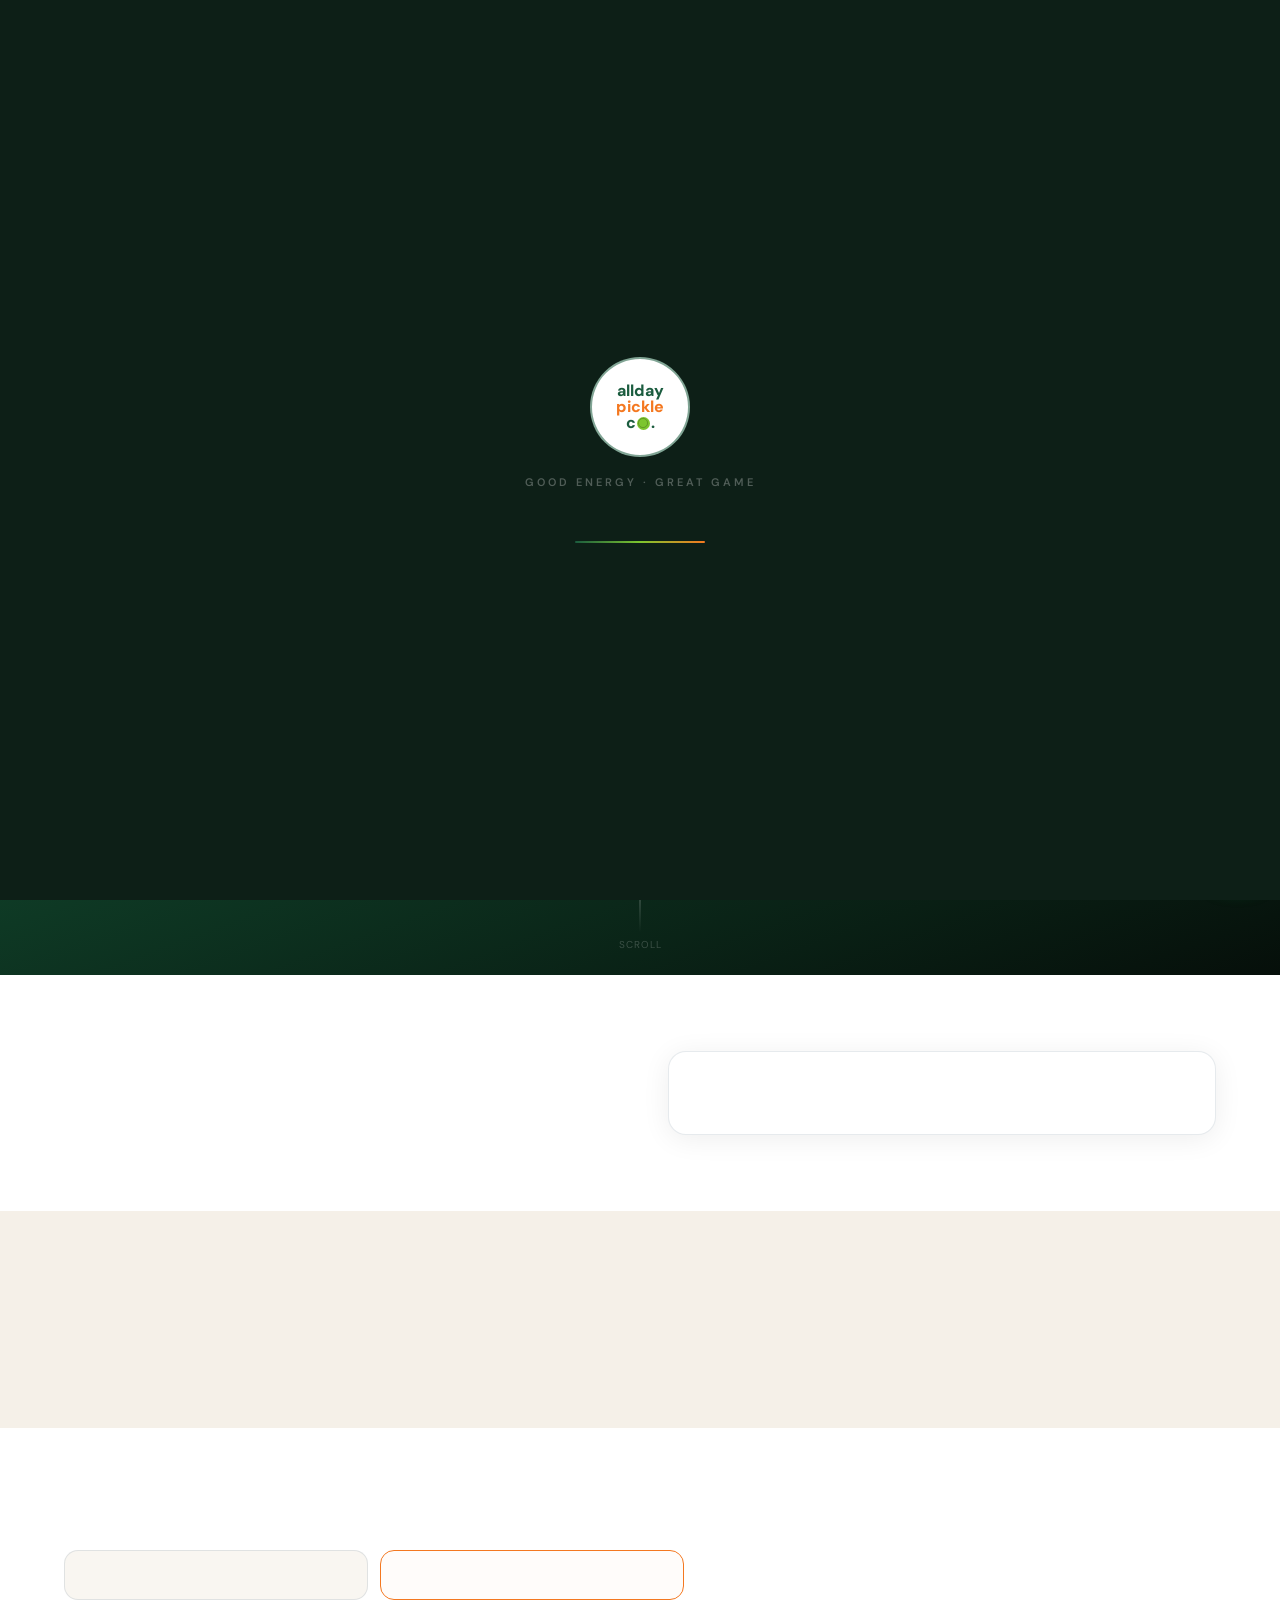
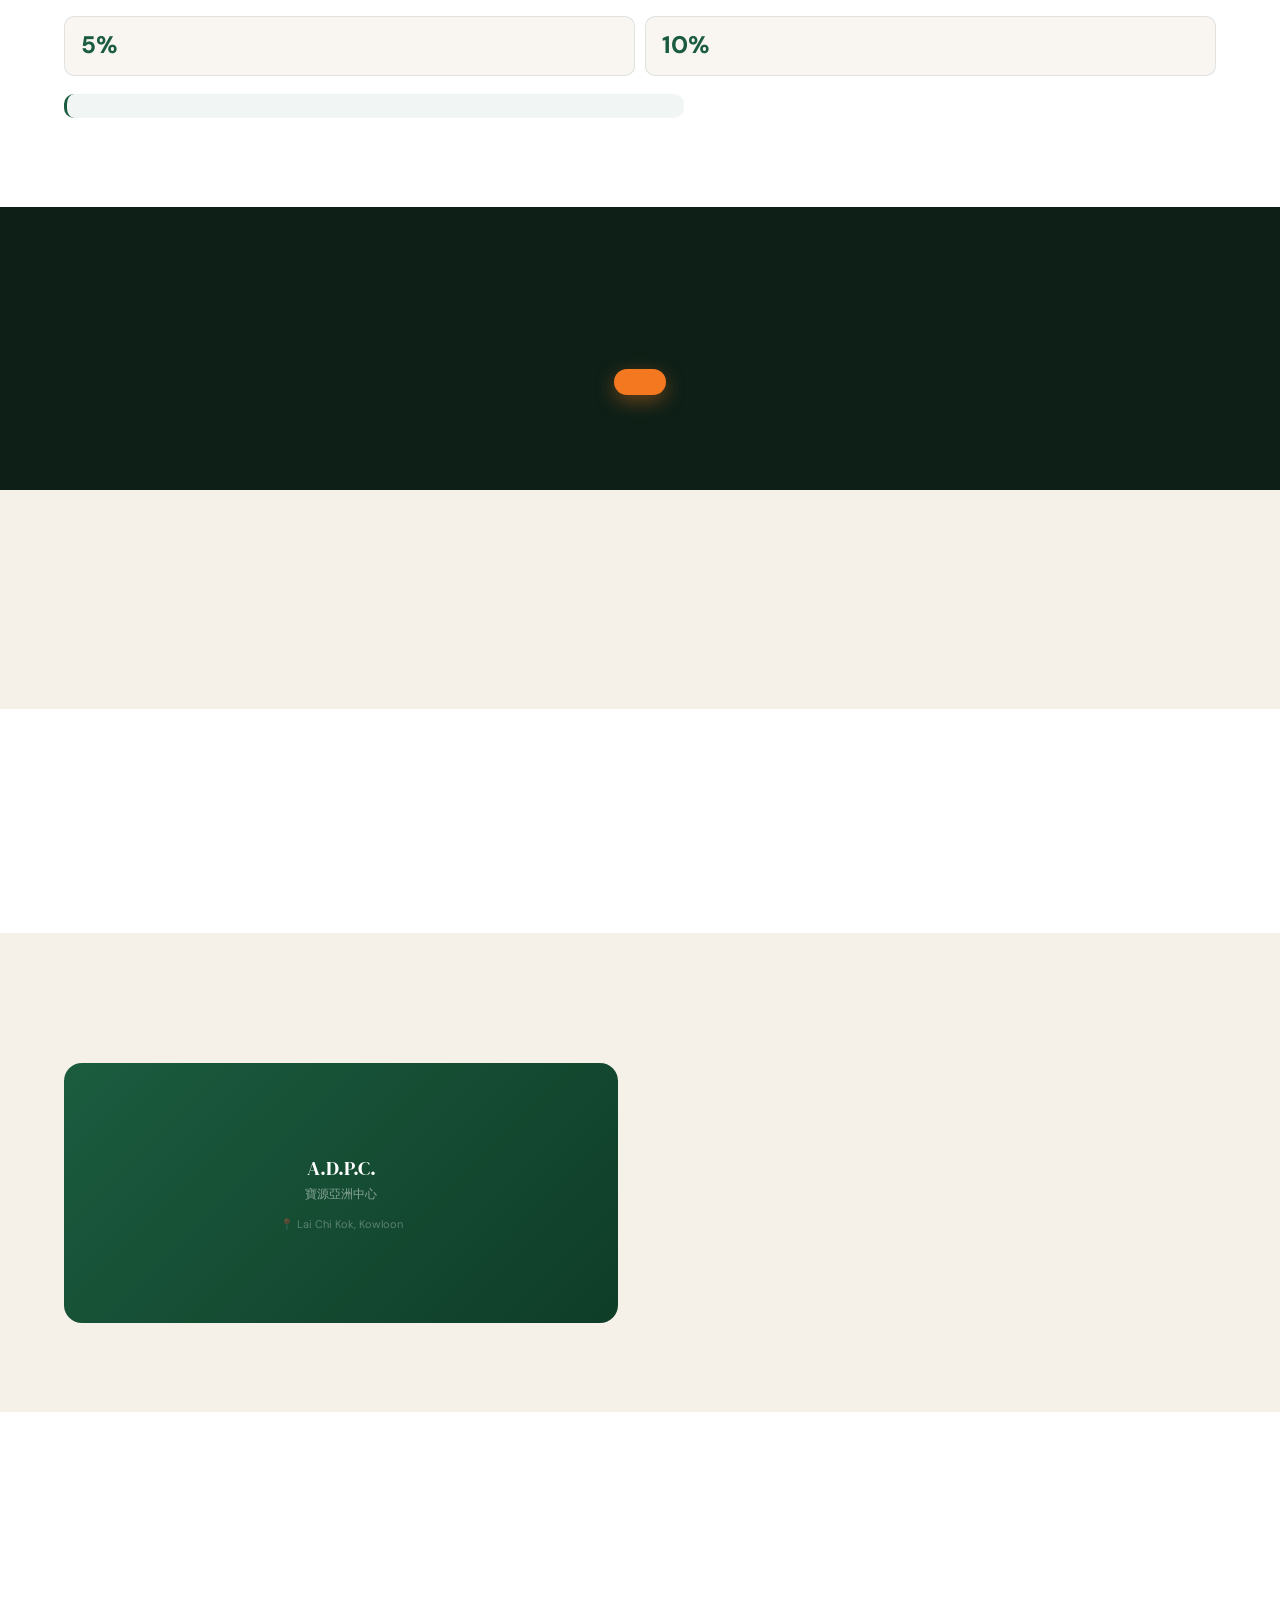
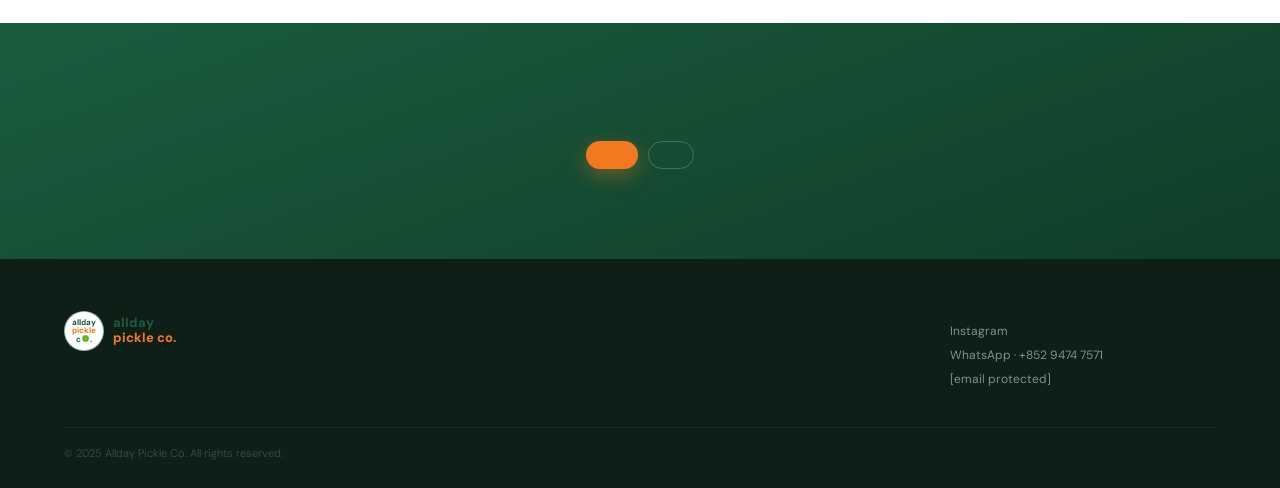
==== index.html @ 813970a1 "Updated on API to google app script" ====
<!DOCTYPE html>
<html lang="en">
<head>
<meta charset="UTF-8"/>
<meta name="viewport" content="width=device-width,initial-scale=1.0"/>
<meta name="description" content="Allday Pickle Co. — Hong Kong's friendliest pickleball courts. Open 24/7 at Lai Chi Kok. Book online in seconds."/>
<meta property="og:title" content="Allday Pickle Co. — Pickleball Courts in Hong Kong"/>
<meta property="og:description" content="Two courts. Open 24/7. Paddles & balls included. 1 min from Lai Chi Kok MTR."/>
<meta property="og:url" content="https://alldaypickleco.com"/>
<title>Allday Pickle Co. | Pickleball Courts Hong Kong</title>
<link rel="preconnect" href="https://fonts.googleapis.com"/>
<link href="https://fonts.googleapis.com/css2?family=DM+Serif+Display:ital@0;1&family=DM+Sans:wght@400;500;600;700;800&display=swap" rel="stylesheet"/>
<style>
*{margin:0;padding:0;box-sizing:border-box}
:root{
  --g:#1B5C3F;--g2:#0F3D27;--o:#F47820;--lime:#7DC52E;
  --wa:#25D366;--cream:#F5F0E8;--dark:#0D1F17;
  --silver:#B8C4CA;--text:#1A1A1A;--muted:#6B6560;--light:#F9F6F1;
}
html{scroll-behavior:smooth}
body{font-family:'DM Sans',sans-serif;background:var(--cream);color:var(--text);overflow-x:hidden}

/* ── LOADER ── */
#loader{position:fixed;inset:0;background:var(--dark);display:flex;flex-direction:column;align-items:center;justify-content:center;z-index:9999;transition:opacity .7s}
#loader.hide{opacity:0;pointer-events:none}
.ldr-wrap{display:flex;flex-direction:column;align-items:center;margin-bottom:32px;opacity:0;transform:translateY(14px);animation:fup .55s .1s forwards}
.ldr-circle{width:100px;height:100px;border-radius:50%;border:2px solid rgba(27,92,63,.55);background:white;display:flex;flex-direction:column;align-items:center;justify-content:center;margin-bottom:18px}
.ldr-tag{font-size:11px;letter-spacing:3px;text-transform:uppercase;color:rgba(255,255,255,.28);font-weight:600}
.ldr-bar{width:130px;height:2px;background:rgba(255,255,255,.08);border-radius:2px;overflow:hidden;margin-top:20px}
.ldr-fill{height:100%;background:linear-gradient(90deg,var(--g),var(--lime),var(--o));animation:fill 1.5s ease forwards}
@keyframes fup{to{opacity:1;transform:translateY(0)}}
@keyframes fill{0%{width:0}100%{width:100%}}

/* ── LOGO PARTS ── */
.logo-circle{border-radius:50%;border:1.5px solid rgba(27,92,63,.45);background:white;display:flex;flex-direction:column;align-items:center;justify-content:center;flex-shrink:0}
.logo-ball{background:var(--lime);border-radius:50%;position:relative;display:inline-flex}
.logo-ball::after{content:'';position:absolute;inset:15%;border-radius:50%;border:1.5px solid rgba(0,0,0,.22)}

/* ── NAV ── */
nav{position:sticky;top:0;z-index:100;background:rgba(245,240,232,.95);backdrop-filter:blur(14px);border-bottom:1px solid rgba(27,92,63,.1)}
.nav-inner{display:flex;align-items:center;justify-content:space-between;height:56px;max-width:1280px;margin:0 auto;padding:0 5vw}
.nav-logo{display:flex;align-items:center;gap:9px;text-decoration:none}
.nav-wm{display:flex;flex-direction:column;line-height:1.1}
.nav-wm span:first-child{font-size:13px;font-weight:800;color:var(--g)}
.nav-wm span:last-child{font-size:13px;font-weight:800;color:var(--o)}
.nav-right{display:flex;align-items:center;gap:8px}
.nav-links{display:flex;align-items:center;gap:20px}
.nav-links a{text-decoration:none;color:var(--muted);font-size:13px;font-weight:500;transition:.2s;white-space:nowrap}
.nav-links a:hover{color:var(--g)}
.lang-sw{display:flex;align-items:center;gap:2px;background:rgba(27,92,63,.07);border-radius:20px;padding:3px}
.lb{background:none;border:none;color:var(--muted);padding:4px 9px;border-radius:16px;font-size:11px;font-weight:700;cursor:pointer;transition:.15s;font-family:inherit}
.lb.on{background:var(--g);color:white}
.nav-cta{background:var(--o);color:white;padding:8px 16px;border-radius:22px;font-weight:700;font-size:13px;text-decoration:none;transition:.2s;white-space:nowrap}
.nav-cta:hover{background:#d96b0d}
.hbg{display:none;flex-direction:column;gap:4px;background:none;border:none;cursor:pointer;padding:4px}
.hbg span{width:20px;height:2px;background:var(--text);border-radius:2px;display:block}
.mob-menu{display:none;position:absolute;top:56px;left:0;right:0;background:rgba(245,240,232,.98);backdrop-filter:blur(16px);border-bottom:1px solid rgba(27,92,63,.1);padding:12px 5vw 18px;flex-direction:column;z-index:99}
.mob-menu.open{display:flex}
.mob-menu a{text-decoration:none;color:var(--text);font-size:15px;font-weight:500;padding:11px 0;border-bottom:1px solid rgba(184,196,202,.25)}
.mob-lang{display:flex;gap:6px;padding:14px 0 6px}
.mob-lang button{flex:1;padding:9px;border-radius:10px;border:1.5px solid rgba(184,196,202,.5);background:white;font-size:13px;font-weight:700;cursor:pointer;font-family:inherit;color:var(--muted)}
.mob-lang button.on{background:var(--g);color:white;border-color:var(--g)}
.mob-book{margin-top:10px;background:var(--o);color:white;padding:13px;border-radius:14px;text-align:center;font-weight:700;font-size:15px;font-family:inherit;cursor:pointer;text-decoration:none;display:block}

/* ── BANNER ── */
.banner{background:var(--g);color:white;text-align:center;padding:9px 16px;font-size:clamp(11px,2vw,13px);font-weight:500}
.banner a{color:#8CC63F;font-weight:700;text-decoration:none}

/* ── HERO ── */
.hero{min-height:100svh;background:linear-gradient(160deg,var(--g) 0%,var(--g2) 58%,#060f0a 100%);display:flex;flex-direction:column;justify-content:center;align-items:center;text-align:center;padding:80px 24px 60px;position:relative;overflow:hidden}
.hero-bg{position:absolute;font-family:'DM Serif Display',serif;font-size:clamp(90px,26vw,400px);font-weight:400;color:rgba(255,255,255,.03);top:50%;left:50%;transform:translate(-50%,-50%);white-space:nowrap;pointer-events:none}
.hero-eye{font-size:11px;letter-spacing:4px;color:rgba(255,255,255,.3);text-transform:uppercase;font-weight:600;margin-bottom:14px}
.hero h1{font-family:'DM Serif Display',serif;font-size:clamp(34px,7vw,84px);font-weight:400;color:white;line-height:1.05;letter-spacing:-.03em;margin-bottom:18px;font-style:italic}
.hero h1 em{font-style:normal;color:var(--o)}
.hero-sub{font-size:clamp(13px,1.8vw,15px);color:rgba(255,255,255,.45);margin-bottom:6px}
.hero-det{font-size:clamp(11px,1.4vw,13px);color:rgba(255,255,255,.25);margin-bottom:36px}
.hero-btns{display:flex;gap:10px;flex-wrap:wrap;justify-content:center}
.btn-p{background:var(--o);color:white;padding:13px 26px;border-radius:30px;border:none;font-size:clamp(13px,1.8vw,15px);font-weight:700;cursor:pointer;text-decoration:none;transition:.2s;box-shadow:0 6px 20px rgba(244,120,32,.4);font-family:inherit;white-space:nowrap;display:inline-block}
.btn-p:hover{transform:translateY(-2px);background:#d96b0d}
.btn-o{color:white;padding:13px 22px;border-radius:30px;border:1.5px solid rgba(255,255,255,.2);font-size:clamp(13px,1.8vw,14px);font-weight:600;text-decoration:none;font-family:inherit;white-space:nowrap;background:transparent;cursor:pointer;display:inline-block}
.btn-o:hover{background:rgba(255,255,255,.08)}
.hero-scroll{position:absolute;bottom:24px;left:50%;transform:translateX(-50%);color:rgba(255,255,255,.2);font-size:10px;display:flex;flex-direction:column;align-items:center;gap:6px;letter-spacing:1px}
.scroll-line{width:1px;height:32px;background:linear-gradient(to bottom,rgba(255,255,255,.3),transparent);animation:scrollAnim 2s ease-in-out infinite}
@keyframes scrollAnim{0%,100%{opacity:.3}50%{opacity:1}}

/* ── SECTION BASE ── */
section{padding:clamp(52px,7vw,92px) 5vw}
.si{max-width:1280px;margin:0 auto}
.sl{font-size:11px;letter-spacing:4px;text-transform:uppercase;font-weight:700;color:var(--o);margin-bottom:12px}
.st{font-family:'DM Serif Display',serif;font-size:clamp(26px,4vw,50px);font-weight:400;line-height:1.1;letter-spacing:-.02em;color:var(--text);margin-bottom:12px}
.st em{font-style:italic;color:var(--g)}
.sd{font-size:clamp(13px,1.6vw,15px);color:var(--muted);line-height:1.7;max-width:520px}

/* ── BOOKING TOP ── */
.bk-top{background:white;padding:clamp(44px,6vw,76px) 5vw}
.bk-inner{max-width:1280px;margin:0 auto;display:grid;grid-template-columns:1fr 1fr;gap:56px;align-items:start}
.bk-left h2{font-family:'DM Serif Display',serif;font-size:clamp(26px,3.5vw,46px);font-weight:400;line-height:1.1;letter-spacing:-.02em;margin-bottom:12px}
.bk-left h2 em{font-style:italic;color:var(--g)}
.bk-left p{font-size:clamp(13px,1.5vw,15px);color:var(--muted);line-height:1.7;margin-bottom:18px}
.trust-pills{display:flex;flex-wrap:wrap;gap:7px}
.tp{display:flex;align-items:center;gap:5px;background:rgba(27,92,63,.07);border-radius:20px;padding:6px 12px;font-size:12px;font-weight:600;color:var(--g)}
.bk-widget{background:white;border-radius:18px;border:1px solid rgba(184,196,202,.35);padding:clamp(20px,4vw,30px);box-shadow:0 4px 28px rgba(0,0,0,.07)}

/* ── COURTS ── */
.courts-sec{background:var(--cream)}
.courts-grid{display:grid;grid-template-columns:repeat(auto-fit,minmax(min(100%,260px),1fr));gap:14px;margin-top:38px}
.cc{border-radius:18px;overflow:hidden;border:1px solid rgba(184,196,202,.4);transition:.25s;background:white}
.cc:hover{transform:translateY(-3px);box-shadow:0 12px 36px rgba(27,92,63,.1);border-color:var(--g)}
.cc-hd{padding:22px;color:white}
.cc-badge{display:inline-block;background:rgba(244,120,32,.25);color:#FBBF6A;border:1px solid rgba(244,120,32,.3);border-radius:20px;font-size:10px;font-weight:700;padding:3px 9px;letter-spacing:.5px;margin-bottom:8px;text-transform:uppercase}
.cc-name{font-family:'DM Serif Display',serif;font-size:clamp(18px,2.5vw,22px);font-weight:400;margin-bottom:2px}
.cc-sub{font-size:11px;color:rgba(255,255,255,.45)}
.cc-bd{padding:18px}
.cc-desc{font-size:13px;color:var(--muted);margin-bottom:12px;line-height:1.6}
.cc-pr{display:flex;justify-content:space-between;align-items:center;flex-wrap:wrap;gap:8px}
.cc-price{font-size:19px;font-weight:800}
.cc-plab{font-size:11px;color:var(--silver)}
.cc-tags{display:flex;flex-wrap:wrap;gap:5px;margin-top:12px}
.tag{font-size:11px;background:rgba(27,92,63,.07);color:var(--g);border-radius:20px;padding:4px 9px;font-weight:600}

/* ── PRICING ── */
.pr-sec{background:white}
.pg{display:grid;grid-template-columns:repeat(auto-fit,minmax(min(100%,240px),1fr));gap:12px;margin-top:32px;max-width:620px}
.pc{background:var(--light);border-radius:14px;border:1px solid rgba(184,196,202,.4);padding:18px}
.pc.peak{border-color:var(--o);background:rgba(244,120,32,.02)}
.pt-label{font-size:11px;font-weight:700;text-transform:uppercase;letter-spacing:.8px;color:var(--muted);margin-bottom:12px}
.pc.peak .pt-label{color:var(--o)}
.pr-row{display:flex;justify-content:space-between;padding:8px 0;border-bottom:1px solid rgba(184,196,202,.3);font-size:13px}
.pr-row:last-child{border-bottom:none;font-weight:700}
.dg{display:flex;gap:10px;margin-top:16px;flex-wrap:wrap}
.dc{background:var(--light);border-radius:10px;border:1px solid rgba(184,196,202,.4);padding:12px 16px;flex:1;min-width:110px}
.dp{font-size:24px;font-weight:800;color:var(--g)}
.dl{font-size:12px;color:var(--muted);margin-top:3px}
.pnote{margin-top:18px;background:rgba(27,92,63,.06);border-radius:10px;padding:12px 16px;font-size:13px;color:var(--g);border-left:3px solid var(--g);max-width:620px}

/* ── EVENTS ── */
.events-sec{background:var(--dark);color:white}
.events-sec .st{color:white}
.events-sec .sd{color:rgba(255,255,255,.4)}
.events-grid{display:grid;grid-template-columns:repeat(auto-fit,minmax(min(100%,280px),1fr));gap:16px;margin-top:40px}
.ev-card{border-radius:16px;overflow:hidden;border:1px solid rgba(255,255,255,.08);transition:.25s;cursor:default}
.ev-card:hover{border-color:rgba(255,255,255,.18);transform:translateY(-2px)}
.ev-stripe{height:4px}
.ev-body{padding:20px;background:rgba(255,255,255,.04)}
.ev-type{display:inline-flex;align-items:center;gap:5px;font-size:10px;font-weight:700;letter-spacing:.8px;text-transform:uppercase;padding:4px 9px;border-radius:20px;margin-bottom:12px}
.ev-type.open{background:rgba(125,197,46,.15);color:var(--lime)}
.ev-type.clinic{background:rgba(244,120,32,.15);color:#F47820}
.ev-type.product{background:rgba(27,92,63,.4);color:#8CC63F}
.ev-date{font-size:13px;color:rgba(255,255,255,.4);margin-bottom:6px;font-weight:500}
.ev-title{font-family:'DM Serif Display',serif;font-size:20px;font-weight:400;color:white;margin-bottom:6px;line-height:1.2}
.ev-desc{font-size:13px;color:rgba(255,255,255,.38);line-height:1.6;margin-bottom:14px}
.ev-meta{display:flex;gap:12px;flex-wrap:wrap}
.ev-pill{font-size:11px;color:rgba(255,255,255,.4);display:flex;align-items:center;gap:4px;font-weight:500}
.ev-cta{display:inline-flex;align-items:center;gap:6px;margin-top:14px;font-size:12px;font-weight:700;color:var(--lime);text-decoration:none;border:1px solid rgba(125,197,46,.3);padding:7px 14px;border-radius:20px;transition:.2s}
.ev-cta:hover{background:rgba(125,197,46,.1)}
.events-cta{margin-top:32px;text-align:center}

/* ── AMENITIES ── */
.am-sec{background:var(--cream)}
.am-grid{display:grid;grid-template-columns:repeat(auto-fit,minmax(min(100%,180px),1fr));gap:14px;margin-top:40px}
.am-card{background:white;border:1px solid rgba(184,196,202,.4);border-radius:14px;padding:22px 18px;transition:.2s}
.am-card:hover{transform:translateY(-2px);box-shadow:0 8px 24px rgba(27,92,63,.08)}
.am-icon{width:38px;height:38px;border-radius:10px;background:rgba(27,92,63,.08);display:flex;align-items:center;justify-content:center;margin-bottom:12px;font-size:17px}
.am-title{font-size:14px;font-weight:700;margin-bottom:5px;color:var(--text)}
.am-desc{font-size:12px;color:var(--muted);line-height:1.6}

/* ── INVENTORY ── */
.inv-sec{background:white}
.inv-grid{display:grid;grid-template-columns:repeat(auto-fit,minmax(min(100%,240px),1fr));gap:14px;margin-top:32px}
.inv-card{border:1px solid rgba(184,196,202,.4);border-radius:14px;overflow:hidden}
.inv-hd{padding:13px 16px;display:flex;justify-content:space-between;align-items:center}
.inv-hd.pa{background:rgba(27,92,63,.06)}
.inv-hd.ba{background:rgba(244,120,32,.06)}
.inv-hd.sh{background:rgba(125,197,46,.06)}
.inv-ititle{font-weight:700;font-size:13px}
.inv-badge{font-size:10px;font-weight:700;padding:3px 9px;border-radius:20px}
.ibg{background:rgba(27,92,63,.12);color:var(--g)}
.ibo{background:rgba(244,120,32,.12);color:var(--o)}
.inv-body{padding:12px 16px;background:white}
.inv-row{display:flex;justify-content:space-between;align-items:center;padding:7px 0;border-bottom:1px solid rgba(184,196,202,.2);font-size:12px}
.inv-row:last-child{border-bottom:none}
.inv-st{display:flex;gap:5px;align-items:center;font-size:11px;font-weight:600}
.dot{width:6px;height:6px;border-radius:50%;display:inline-block;flex-shrink:0}
.dok{background:var(--g)}.dlw{background:var(--o)}.dout{background:#dc3232}

/* ── LOCATION ── */
.loc-sec{background:var(--cream)}
.loc-grid{display:grid;grid-template-columns:1fr 1fr;gap:44px;align-items:center;margin-top:40px}
.loc-map{background:linear-gradient(135deg,var(--g),var(--g2));border-radius:18px;height:260px;display:flex;align-items:center;justify-content:center;color:white;overflow:hidden;position:relative}
.loc-map-pin{text-align:center}
.lrow{display:flex;gap:11px;margin-bottom:15px;align-items:flex-start}
.li{width:32px;height:32px;border-radius:9px;background:rgba(27,92,63,.08);display:flex;align-items:center;justify-content:center;flex-shrink:0;font-size:14px}
.lc strong{display:block;font-size:13px;font-weight:700;margin-bottom:1px}
.lc span{font-size:12px;color:var(--muted)}
.lc a{color:var(--g);font-weight:600;text-decoration:none}

/* ── FAQ ── */
.faq-sec{background:white}
.faq-item{border-bottom:1px solid rgba(184,196,202,.4);padding:15px 0}
.fq{font-weight:700;font-size:14px;margin-bottom:6px}
.fa{font-size:13px;color:var(--muted);line-height:1.7}

/* ── CTA ── */
.cta-sec{background:linear-gradient(160deg,var(--g),var(--g2));text-align:center;padding:clamp(52px,7vw,92px) 5vw}
.cta-sec .st{color:white}

/* ── FOOTER ── */
footer{background:var(--dark);color:white;padding:clamp(36px,5vw,52px) 5vw 28px}
.ft-inner{max-width:1280px;margin:0 auto}
.ft-top{display:grid;grid-template-columns:2fr 1fr 1fr;gap:44px;margin-bottom:32px}
.ft-brand p{font-size:12px;color:rgba(255,255,255,.3);line-height:1.7;max-width:240px;margin-top:11px}
.ft-col h4{font-size:11px;font-weight:700;text-transform:uppercase;letter-spacing:.8px;color:rgba(255,255,255,.28);margin-bottom:12px}
.ft-col a{display:block;color:rgba(255,255,255,.5);text-decoration:none;font-size:12px;margin-bottom:8px;transition:.2s}
.ft-col a:hover{color:white}
.ft-bot{border-top:1px solid rgba(255,255,255,.07);padding-top:18px;display:flex;justify-content:space-between;font-size:11px;color:rgba(255,255,255,.18);flex-wrap:wrap;gap:6px}

/* ── WA FLOAT ── */
.wa-float{position:fixed;bottom:18px;right:14px;background:var(--wa);color:white;padding:10px 16px;border-radius:30px;text-decoration:none;font-weight:700;font-size:13px;box-shadow:0 6px 18px rgba(37,211,102,.35);z-index:99;transition:.2s;display:flex;align-items:center;gap:6px}
.wa-float:hover{transform:translateY(-2px)}

/* ── BOOKING WIDGET ── */
.step-bar{display:flex;align-items:center;margin-bottom:22px}
.sdot{width:24px;height:24px;border-radius:50%;display:flex;align-items:center;justify-content:center;font-size:10px;font-weight:800;flex-shrink:0;transition:.2s}
.sdot.done{background:var(--g);color:white}
.sdot.active{background:var(--g);color:white;box-shadow:0 0 0 3px rgba(27,92,63,.15)}
.sdot.idle{background:rgba(184,196,202,.3);color:#9B9591}
.sline{flex:1;height:1px;background:rgba(184,196,202,.4);margin:0 3px;margin-bottom:12px}
.sline.done{background:var(--g)}
.cal-grid{display:grid;grid-template-columns:repeat(7,1fr);gap:2px}
.cal-hdr{text-align:center;font-size:10px;font-weight:700;color:var(--silver);padding:3px}
.cal-day{aspect-ratio:1;border-radius:50%;border:none;background:transparent;cursor:pointer;font-size:clamp(10px,2vw,12px);transition:.12s;display:flex;align-items:center;justify-content:center;min-width:0;font-family:inherit}
.cal-day:hover:not(:disabled){background:rgba(27,92,63,.1)}
.cal-day.sel{background:var(--g);color:white;font-weight:700}
.cal-day.today{border:1.5px solid var(--g);font-weight:700}
.cal-day:disabled{color:#D4D0CB;cursor:default}
.hr-btn{padding:9px 2px;border-radius:8px;border:1.5px solid rgba(200,208,212,.7);background:white;font-size:10px;cursor:pointer;font-family:inherit;transition:.1s;text-align:center}
.hr-btn.sel{border-color:var(--g);background:var(--g);color:white;font-weight:700}
.dur-btn{padding:10px 4px;border-radius:9px;border:1.5px solid rgba(200,208,212,.7);background:white;font-size:12px;font-weight:700;cursor:pointer;font-family:inherit;text-align:center;transition:.1s}
.dur-btn.sel{border-color:var(--g);background:var(--g);color:white}
.ct-btn{width:100%;padding:12px 14px;border-radius:12px;border:1.5px solid rgba(184,196,202,.6);background:var(--light);cursor:pointer;text-align:left;margin-bottom:8px;transition:.15s;font-family:inherit}
.ct-btn:hover{border-color:var(--g)}
.ct-btn.sel{border-color:var(--g);background:rgba(27,92,63,.04);box-shadow:0 0 0 1px rgba(27,92,63,.12)}
.m-tab{padding:7px 4px;border-radius:9px;border:1.5px solid rgba(184,196,202,.6);background:var(--light);font-size:11px;font-weight:700;cursor:pointer;transition:.15s;font-family:inherit}
.m-tab.on{background:var(--g);color:white;border-color:var(--g)}
.bk-btn{width:100%;padding:13px;border-radius:12px;border:none;font-size:14px;font-weight:700;cursor:pointer;font-family:inherit;transition:.2s}

/* ── RESPONSIVE ── */
@media(max-width:900px){
  .bk-inner{grid-template-columns:1fr}
  .loc-grid{grid-template-columns:1fr}
  .ft-top{grid-template-columns:1fr 1fr}
}
@media(max-width:640px){
  .nav-links,.lang-sw,.nav-cta{display:none}
  .hbg{display:flex}
  .ft-top{grid-template-columns:1fr}
  .hero-btns{flex-direction:column;align-items:center}
  .btn-p,.btn-o{width:100%;max-width:260px;text-align:center}
  .wa-txt{display:none}
  .wa-float{padding:12px;border-radius:50%;width:46px;height:46px;justify-content:center}
}
</style>
</head>
<body>

<!-- LOADER -->
<div id="loader">
  <div class="ldr-wrap">
    <div class="ldr-circle">
      <div style="font-size:16px;font-weight:800;color:var(--g);line-height:1">allday</div>
      <div style="font-size:16px;font-weight:800;color:var(--o);line-height:1">pickle</div>
      <div style="display:flex;align-items:center;gap:1px;line-height:1">
        <span style="font-size:16px;font-weight:800;color:var(--g)">c</span>
        <div style="width:13px;height:13px;background:var(--lime);border-radius:50%;position:relative"><div style="position:absolute;inset:14%;border-radius:50%;border:1.5px solid rgba(0,0,0,.22)"></div></div>
        <span style="font-size:16px;font-weight:800;color:var(--g)">.</span>
      </div>
    </div>
    <div class="ldr-tag" id="ldr-tag">Good energy · Great game</div>
  </div>
  <div class="ldr-bar"><div class="ldr-fill"></div></div>
</div>

<!-- BANNER -->
<div class="banner" id="t-banner"></div>

<!-- NAV -->
<nav>
  <div class="nav-inner">
    <a href="#" class="nav-logo">
      <div class="logo-circle" style="width:36px;height:36px">
        <div style="font-size:7.5px;font-weight:800;color:var(--g);line-height:1">allday</div>
        <div style="font-size:7.5px;font-weight:800;color:var(--o);line-height:1">pickle</div>
        <div style="display:flex;align-items:center;gap:1px">
          <span style="font-size:7.5px;font-weight:800;color:var(--g)">c</span>
          <div class="logo-ball" style="width:6px;height:6px"></div>
          <span style="font-size:7.5px;font-weight:800;color:var(--g)">.</span>
        </div>
      </div>
      <div class="nav-wm"><span>allday</span><span>pickle co.</span></div>
    </a>
    <div class="nav-right">
      <div class="nav-links">
        <a href="#courts" id="nt-courts"></a>
        <a href="#events" id="nt-events"></a>
        <a href="#pricing" id="nt-pricing"></a>
        <a href="#location" id="nt-location"></a>
        <a href="contact.html" id="nt-contact"></a>
      </div>
      <div class="lang-sw">
        <button class="lb on" onclick="setLang('en')">EN</button>
        <button class="lb" onclick="setLang('zh')">繁中</button>
        <button class="lb" onclick="setLang('ja')">日</button>
      </div>
      <a href="#booking" class="nav-cta" id="nt-book"></a>
    </div>
    <button class="hbg" onclick="toggleMenu()"><span></span><span></span><span></span></button>
  </div>
  <div class="mob-menu" id="mobMenu">
    <a href="#courts" onclick="toggleMenu()" id="nm-courts"></a>
    <a href="#events" onclick="toggleMenu()" id="nm-events"></a>
    <a href="#pricing" onclick="toggleMenu()" id="nm-pricing"></a>
    <a href="#location" onclick="toggleMenu()" id="nm-location"></a>
    <a href="contact.html" id="nm-contact"></a>
    <div class="mob-lang">
      <button class="on" onclick="setLang('en');toggleMenu()">English</button>
      <button onclick="setLang('zh');toggleMenu()">繁體中文</button>
      <button onclick="setLang('ja');toggleMenu()">日本語</button>
    </div>
    <a href="#booking" class="mob-book" onclick="toggleMenu()" id="nm-book"></a>
  </div>
</nav>

<!-- HERO -->
<section class="hero">
  <div class="hero-bg">PICKLE</div>
  <div class="hero-eye">Allday Pickle Co. · Lai Chi Kok, HK</div>
  <h1 id="hero-h1"></h1>
  <p class="hero-sub" id="hero-sub"></p>
  <p class="hero-det" id="hero-det"></p>
  <div class="hero-btns">
    <a href="#booking" class="btn-p" id="hero-b1"></a>
    <a href="https://www.instagram.com/alldaypickleco" target="_blank" rel="noreferrer" class="btn-o" id="hero-b2"></a>
  </div>
  <div class="hero-scroll"><div class="scroll-line"></div><span>SCROLL</span></div>
</section>

<!-- BOOKING -->
<div class="bk-top" id="booking">
  <div class="bk-inner">
    <div class="bk-left">
      <div class="sl" id="sl-bk"></div>
      <h2 id="st-bk"></h2>
      <p id="sd-bk"></p>
      <div class="trust-pills" id="trust-pills"></div>
    </div>
    <div class="bk-widget">
      <div class="step-bar" id="stepBar"></div>
      <div id="stepContent"></div>
    </div>
  </div>
</div>

<!-- COURTS -->
<section class="courts-sec" id="courts">
  <div class="si">
    <div class="sl" id="sl-c"></div>
    <div class="st" id="st-c"></div>
    <div class="sd" id="sd-c"></div>
    <div class="courts-grid" id="courts-grid"></div>
  </div>
</section>

<!-- PRICING -->
<section class="pr-sec" id="pricing">
  <div class="si">
    <div class="sl" id="sl-p"></div>
    <div class="st" id="st-p"></div>
    <div class="sd" id="sd-p"></div>
    <div class="pg">
      <div class="pc"><div class="pt-label" id="pt-op"></div><div id="pr-op"></div></div>
      <div class="pc peak"><div class="pt-label" id="pt-pk"></div><div id="pr-pk"></div></div>
    </div>
    <div class="dg">
      <div class="dc"><div class="dp">5%</div><div class="dl" id="d2h"></div></div>
      <div class="dc"><div class="dp">10%</div><div class="dl" id="d3h"></div></div>
    </div>
    <div class="pnote" id="pnote"></div>
  </div>
</section>

<!-- EVENTS -->
<section class="events-sec" id="events">
  <div class="si">
    <div class="sl" style="color:var(--lime)" id="sl-ev"></div>
    <div class="st" id="st-ev"></div>
    <div class="sd" id="sd-ev"></div>
    <div class="events-grid" id="events-grid"></div>
    <div class="events-cta">
      <a href="https://wa.me/85294747571" target="_blank" rel="noreferrer" class="btn-p" id="ev-cta"></a>
    </div>
  </div>
</section>

<!-- AMENITIES -->
<section class="am-sec">
  <div class="si">
    <div class="sl" id="sl-am"></div>
    <div class="st" id="st-am"></div>
    <div class="sd" id="sd-am"></div>
    <div class="am-grid" id="am-grid"></div>
  </div>
</section>

<!-- INVENTORY -->
<section class="inv-sec" id="inventory">
  <div class="si">
    <div class="sl" id="sl-inv"></div>
    <div class="st" id="st-inv"></div>
    <div class="sd" id="sd-inv"></div>
    <div class="inv-grid" id="inv-grid"></div>
    <p style="font-size:12px;color:var(--silver);margin-top:13px" id="inv-note"></p>
  </div>
</section>

<!-- LOCATION -->
<section class="loc-sec" id="location">
  <div class="si">
    <div class="sl" id="sl-l"></div>
    <div class="st" id="st-l"></div>
    <div class="loc-grid">
      <div class="loc-map">
        <div class="loc-map-pin">
          <div style="font-family:'DM Serif Display',serif;font-size:20px;margin-bottom:4px">A.D.P.C.</div>
          <div style="font-size:12px;color:rgba(255,255,255,.5)">寶源亞洲中心</div>
          <div style="margin-top:14px;font-size:11px;color:rgba(255,255,255,.3)">📍 Lai Chi Kok, Kowloon</div>
        </div>
      </div>
      <div>
        <h3 style="font-family:'DM Serif Display',serif;font-size:clamp(20px,3vw,26px);margin-bottom:16px" id="loc-h3"></h3>
        <div id="loc-rows"></div>
        <a href="contact.html" style="display:inline-flex;align-items:center;gap:6px;margin-top:8px;color:var(--g);font-weight:700;font-size:13px;text-decoration:none" id="loc-contact-link"></a>
      </div>
    </div>
  </div>
</section>

<!-- FAQ -->
<section class="faq-sec" id="faq">
  <div class="si">
    <div class="sl" id="sl-faq"></div>
    <div class="st" id="st-faq"></div>
    <div style="max-width:700px;margin-top:32px" id="faq-list"></div>
  </div>
</section>

<!-- CTA -->
<section class="cta-sec">
  <div class="si" style="text-align:center">
    <div class="sl" style="color:var(--lime)" id="sl-cta"></div>
    <div class="st" id="st-cta"></div>
    <p style="color:rgba(255,255,255,.45);font-size:14px;margin:0 auto 28px;max-width:440px" id="sd-cta"></p>
    <div style="display:flex;gap:10px;justify-content:center;flex-wrap:wrap">
      <a href="#booking" class="btn-p" id="cta-b1"></a>
      <a href="contact.html" class="btn-o" id="cta-b2"></a>
    </div>
  </div>
</section>

<!-- FOOTER -->
<footer>
  <div class="ft-inner">
    <div class="ft-top">
      <div class="ft-brand">
        <a href="#" style="display:flex;align-items:center;gap:9px;text-decoration:none">
          <div class="logo-circle" style="width:40px;height:40px">
            <div style="font-size:8px;font-weight:800;color:var(--g);line-height:1">allday</div>
            <div style="font-size:8px;font-weight:800;color:var(--o);line-height:1">pickle</div>
            <div style="display:flex;align-items:center;gap:1px">
              <span style="font-size:8px;font-weight:800;color:var(--g)">c</span>
              <div class="logo-ball" style="width:7px;height:7px"></div>
              <span style="font-size:8px;font-weight:800;color:var(--g)">.</span>
            </div>
          </div>
          <div style="display:flex;flex-direction:column;line-height:1.1">
            <span style="font-size:13px;font-weight:800;color:var(--g)">allday</span>
            <span style="font-size:13px;font-weight:800;color:var(--o)">pickle co.</span>
          </div>
        </a>
        <p id="ft-desc"></p>
      </div>
      <div class="ft-col">
        <h4 id="fc-nav"></h4>
        <a href="#courts" id="fn-courts"></a>
        <a href="#events" id="fn-events"></a>
        <a href="#pricing" id="fn-pricing"></a>
        <a href="#location" id="fn-location"></a>
        <a href="contact.html" id="fn-contact"></a>
      </div>
      <div class="ft-col">
        <h4 id="fc-con"></h4>
        <a href="https://www.instagram.com/alldaypickleco" target="_blank" rel="noreferrer">Instagram</a>
        <a href="https://wa.me/85294747571">WhatsApp · +852 9474 7571</a>
        <a href="/cdn-cgi/l/email-protection#08606d646467486964646c697178616b63646d6b67266b6765"><span class="__cf_email__" data-cfemail="3d55585151527d5c5151595c444d545e5651585e52135e5250">[email&#160;protected]</span></a>
        <a href="https://docs.google.com/document/d/13PHGP1e8kh7lA4UMzfulVtY6JuU3tmnHeHdYPEE1Was" target="_blank" rel="noreferrer" id="fn-terms"></a>
      </div>
    </div>
    <div class="ft-bot">
      <span>© 2025 Allday Pickle Co. All rights reserved.</span>
      <span id="ft-made"></span>
    </div>
  </div>
</footer>

<a href="https://wa.me/85294747571" class="wa-float" target="_blank" rel="noreferrer">
  <span style="font-size:16px">💬</span><span class="wa-txt" id="wa-lbl"></span>
</a>

<script data-cfasync="false" src="/cdn-cgi/scripts/5c5dd728/cloudflare-static/email-decode.min.js"></script><script>
const WA='85294747571';
const API_URL='https://script.google.com/macros/s/AKfycbzUhq-cB14FXodw5vlY8U77u7W8ufIAOZjOvy6dWZMvACjPJKRy2R8PL1xWj95n_fc2pg/exec';
const G='#1B5C3F',O='#F47820',LIME='#7DC52E';

// Courts stored in JS array — referenced by index (fixes onclick bug)
const ALL_COURTS={
  en:[
    {idx:0,name:'Home Court 主場',sub:'Court A · Regulation size',np:300,pk:400},
    {idx:1,name:'Practice Court 練習場',sub:'Court B · Compact size',np:200,pk:300},
    {idx:2,name:'Both Courts 全場',sub:'Full venue · Groups & Events',np:500,pk:700}
  ],
  zh:[
    {idx:0,name:'主場',sub:'A場 · 標準規格',np:300,pk:400},
    {idx:1,name:'練習場',sub:'B場 · 面積較細',np:200,pk:300},
    {idx:2,name:'全場',sub:'全場租用 · 適合團體',np:500,pk:700}
  ],
  ja:[
    {idx:0,name:'ホームコート 主場',sub:'コートA · 正規サイズ',np:300,pk:400},
    {idx:1,name:'練習コート 練習場',sub:'コートB · コンパクト',np:200,pk:300},
    {idx:2,name:'両コート 全場',sub:'施設全体 · グループ向け',np:500,pk:700}
  ]
};

const T={
en:{
  ldrTag:'Good energy · Great game',
  banner:'🎉 <strong>Soft Opening Special</strong> — <a href="https://wa.me/'+WA+'" style="color:#8CC63F;font-weight:700">WhatsApp us for deals</a>',
  nav:['Courts','Events','Pricing','Location','Contact','Book Now'],
  'hero-h1':'Good energy,<br/><em>great game.</em>',
  'hero-sub':'寶源亞洲中心 · 1 min from Lai Chi Kok MTR',
  'hero-det':'Open 24/7 · Balls & paddles included · Two courts',
  'hero-b1':'Book a Court','hero-b2':'Follow on IG',
  'sl-bk':'Reserve Your Slot','st-bk':'Book a court<br/><em>in 60 seconds.</em>',
  'sd-bk':'Pick a date, choose your court, lock your time. Your slot is held for 5 hours while you pay.',
  trust:['✓ Instant confirmation','✓ Open 24/7','✓ Paddles & balls incl.','✓ FPS · PayMe'],
  'sl-c':'Our Facilities','st-c':'Two courts,<br/><em>one vibe.</em>',
  'sd-c':'Both courts include paddles, balls, and everything you need. Open around the clock.',
  courts:[
    {badge:'Court A',name:'Home Court',sub:'主場 · Regulation',desc:'Full regulation competition court. Ideal for matches and serious practice.',tags:['Regulation','Paddles incl.','Balls incl.','24/7']},
    {badge:'Court B',name:'Practice Court',sub:'練習場 · Compact',desc:'Smaller court perfect for beginners, dinking and 1-on-1 play.',tags:['Beginner-friendly','Paddles incl.','Balls incl.','24/7']},
    {badge:'Full Venue',name:'Both Courts',sub:'全場 · Groups & Events',desc:'Book the entire venue — Home + Practice court. Perfect for groups and corporate events.',tags:['Both courts','Full venue','Groups','Events'],dark:true}
  ],
  book:'Book →',
  'sl-p':'Pricing','st-p':'Simple,<br/><em>transparent rates.</em>',
  'sd-p':'Peak hours: weekends from 8am, weekdays from 6pm. Multi-hour discounts applied automatically.',
  'pt-op':'🌙 Off-Peak','pt-pk':'☀️ Peak Hours',
  rows:[['Home Court','$300/hr','$400/hr'],['Practice Court','$200/hr','$300/hr'],['Both Courts','$500/hr','$700/hr']],
  'd2h':'off for 2-hour booking','d3h':'off for 3–4 hour booking',
  pnote:'💳 Payment via FPS 轉數快 or PayMe. Send screenshot on WhatsApp to confirm your slot.',
  'sl-ev':'Events & Sessions','st-ev':'Join us on<br/><em>the court.</em>',
  'sd-ev':'From casual open play to beginner clinics — there\'s always something happening at Allday Pickle.',
  events:[
    {type:'open',typeLabel:'Open Play',stripe:'#7DC52E',date:'Every Saturday & Sunday',title:'Weekend Open Play',desc:'Drop in, meet new players, and enjoy casual rallies with the Allday Pickle community. All levels welcome.',time:'10:00 – 13:00',spots:'Open entry',wa:true},
    {type:'clinic',typeLabel:'Beginner Clinic',stripe:'#F47820',date:'Every Tuesday',title:'Beginner Clinic',desc:'Never picked up a paddle? Our coached sessions cover the basics — rules, scoring, technique, and court etiquette.',time:'19:00 – 21:00',spots:'Max 8 players',wa:true},
    {type:'product',typeLabel:'ADPC Exclusive',stripe:'#1B5C3F',date:'Monthly — check WhatsApp for dates',title:'Allday Pickle Product Testing Session',desc:'Be the first to try our upcoming paddle and ball releases. Exclusive to our community — limited spots each session.',time:'TBA',spots:'Invite only',wa:true}
  ],
  'ev-cta':'WhatsApp us to join an event →',
  'sl-am':'What\'s Included','st-am':'Everything you<br/><em>need to play.</em>','sd-am':'Show up and play. No gear needed.',
  am:[
    {icon:'🏓',title:'Paddles & Balls',desc:'Quality paddles and Onix balls included with every booking.'},
    {icon:'🌙',title:'Open 24/7',desc:'Book any hour, any day. Early mornings or late nights — always open.'},
    {icon:'📍',title:'Prime Location',desc:'寶源亞洲中心, Lai Chi Kok. 1 min from Exit A of Lai Chi Kok MTR.'},
    {icon:'📲',title:'Instant Booking',desc:'Book in under a minute. Slot held instantly. Pay via FPS or PayMe.'}
  ],
  'sl-inv':'Equipment','st-inv':'Gear <em>availability.</em>','sd-inv':'Live equipment status. All gear included with every booking.',
  inv:[
    {cls:'pa',icon:'🏓',title:'Paddles',badge:'Available',bc:'ibg',rows:[['Beginner','dok','6 available'],['Intermediate','dok','4 available'],['Advanced','dlw','2 remaining']]},
    {cls:'ba',icon:'🟡',title:'Balls',badge:'Available',bc:'ibg',rows:[['Onix indoor','dok','12 available'],['Outdoor','dok','8 available'],['Practice','dlw','3 remaining']]},
    {cls:'sh',icon:'👟',title:'Rental Shoes',badge:'Limited',bc:'ibo',rows:[['Size 38–40','dok','3 pairs'],['Size 41–43','dlw','1 pair'],['Size 44–46','dout','Out of stock']]}
  ],
  'inv-note':'* Paddles & balls included with all bookings. Shoes: HKD $30/session. <a href="https://wa.me/'+WA+'" style="color:var(--g);font-weight:600">WhatsApp us</a> to reserve gear.',
  'sl-l':'Find Us','st-l':'We\'re in<br/><em>Lai Chi Kok.</em>','loc-h3':'Getting here',
  locRows:[
    {i:'🚇',t:'MTR',d:'Lai Chi Kok Station, Exit A · 1 min walk'},
    {i:'📍',t:'Address',d:'寶源亞洲中心, Lai Chi Kok, Kowloon'},
    {i:'🕐',t:'Hours',d:'Open 24 hours, 7 days a week'},
    {i:'📞',t:'WhatsApp',d:'<a href="https://wa.me/'+WA+'">+852 9474 7571</a>'},
    {i:'✉️',t:'Email',d:'<a href="mailto:hello@alldaypickleco.com">hello@alldaypickleco.com</a>'}
  ],
  'loc-contact-link':'More ways to reach us →',
  stepLabels:['Date','Court','Time','Review'],
  s1h:'When are you playing?',s1p:'Pick a date — up to 60 days ahead.',
  s2h:'Which court?',s2p:'Paddles & balls included with every booking.',
  s3h:'What time?',s3p:'Open 24/7. Pick your start time.',
  s4h:'Review & Hold',s4p:'We hold your slot for 5 hours while you pay.',
  back:'← Back',cc:'Choose a Court →',ct:'Choose Time →',rb:'Review Booking →',
  hold:'Hold My Slot →',nl:'Your Name',np:'e.g. Jeff',pl:'WhatsApp Number',pp:'+852 9XXX XXXX',
  ht:'Slot held for you!',hs:'Pay within <strong>5 hours</strong> to confirm.',
  fpsl:'FPS 轉數快',ws:'I\'ve paid — Send confirmation',
  hf:'Include payment screenshot · We confirm within minutes',
  tn:'By continuing you agree to our <a href="https://docs.google.com/document/d/13PHGP1e8kh7lA4UMzfulVtY6JuU3tmnHeHdYPEE1Was" target="_blank" style="color:var(--o);font-weight:700">Terms & Conditions</a>.',
  hs2:'Held 5 hours · No charge until you pay',tot:'Total',
  'sl-faq':'FAQ','st-faq':'Common <em>questions.</em>',
  faqs:[
    {q:'Do I need to bring my own equipment?',a:'No — paddles and balls are included with every booking. Just show up and play.'},
    {q:'How do I pay?',a:'Via FPS 轉數快 or PayMe. After booking, send your payment screenshot to WhatsApp +852 9474 7571 and we\'ll confirm within minutes.'},
    {q:'How long is my slot held after booking?',a:'5 hours. If payment isn\'t received, the slot is automatically released.'},
    {q:'Can I book more than 4 hours?',a:'Yes — WhatsApp us at +852 9474 7571 and we\'ll arrange it manually.'},
    {q:'Is there parking nearby?',a:'We recommend the MTR (Lai Chi Kok Exit A, 1 min walk). Paid parking is available in the building.'},
    {q:'Can I host a private event or corporate outing?',a:'Absolutely — book Both Courts and WhatsApp us to discuss event packages.'},
    {q:'How do I join an event or open play session?',a:'WhatsApp us at +852 9474 7571. Events are announced on our Instagram and WhatsApp community.'}
  ],
  'sl-cta':'Ready to play?','st-cta':'See you on the court.','sd-cta':'寶源亞洲中心 · Lai Chi Kok · Open 24/7',
  'cta-b1':'Book Now','cta-b2':'Contact Us',
  'ft-desc':'Hong Kong\'s friendliest pickleball courts. Open 24/7 at Lai Chi Kok. Good energy, good taste, and a great game.',
  'fc-nav':'Navigate','fc-con':'Connect',
  fnav:['Courts','Events','Pricing','Location','Contact'],'fn-terms':'Terms & Conditions',
  'ft-made':'Made with 🏓 in Hong Kong','wa-lbl':'Need help?',
  months:['Jan','Feb','Mar','Apr','May','Jun','Jul','Aug','Sep','Oct','Nov','Dec'],
  days:['Mo','Tu','We','Th','Fr','Sa','Su'],
  dayNames:['Sun','Mon','Tue','Wed','Thu','Fri','Sat']
},
zh:{
  ldrTag:'好玩 · 好味 · 打好波',
  banner:'🎉 <strong>試業優惠 Soft Opening</strong> — <a href="https://wa.me/'+WA+'" style="color:#8CC63F;font-weight:700">WhatsApp 聯絡我們</a>',
  nav:['球場','活動','收費','位置','聯絡我們','立即預約'],
  'hero-h1':'享受運動，<br/><em>享受生活。</em>',
  'hero-sub':'寶源亞洲中心 · 荔枝角港鐵站步行1分鐘',
  'hero-det':'24小時全年無休 · 提供球拍及匹克球 · 兩個球場',
  'hero-b1':'預約球場','hero-b2':'追蹤 Instagram',
  'sl-bk':'預約時段','st-bk':'60秒內<br/><em>完成預約。</em>',
  'sd-bk':'選擇日期、球場及時間，即時鎖定時段，保留5小時等待付款。',
  trust:['✓ 即時確認','✓ 24小時開放','✓ 包球拍及匹克球','✓ 轉數快 · PayMe'],
  'sl-c':'我們的設施','st-c':'兩個球場，<br/><em>同一種精神。</em>',
  'sd-c':'兩個球場均提供球拍、匹克球及一切所需裝備。24小時全年無休。',
  courts:[
    {badge:'A 場',name:'主場',sub:'正規比賽場地',desc:'標準規格比賽球場，適合正式對賽及認真練習。',tags:['標準規格','包球拍','包匹克球','24小時']},
    {badge:'B 場',name:'練習場',sub:'練習場 · 面積較細',desc:'較小球場，適合初學者、練習Dinking及單打。',tags:['初學者友好','包球拍','包匹克球','24小時']},
    {badge:'全場',name:'兩個球場',sub:'全場 · 適合團體及活動',desc:'租用整個場地，主場 + 練習場，適合大型團體及企業活動。',tags:['兩個球場','全場租用','團體活動','企業活動'],dark:true}
  ],
  book:'立即預約 →',
  'sl-p':'收費','st-p':'收費簡單，<br/><em>清晰透明。</em>',
  'sd-p':'繁忙時段：週末早上8時起，平日下午6時起。預約多小時自動享有折扣。',
  'pt-op':'🌙 非繁忙時段','pt-pk':'☀️ 繁忙時段',
  rows:[['主場','$300/小時','$400/小時'],['練習場','$200/小時','$300/小時'],['全場','$500/小時','$700/小時']],
  'd2h':'預約2小時折扣','d3h':'預約3至4小時折扣',
  pnote:'💳 可使用 FPS 轉數快 或 PayMe 付款。付款後請於 WhatsApp 傳送收款截圖以確認預約。',
  'sl-ev':'活動及課程','st-ev':'加入我們，<br/><em>一起打波。</em>',
  'sd-ev':'由輕鬆的開放練習到初學者課程——Allday Pickle 總有精彩活動等你參與。',
  events:[
    {type:'open',typeLabel:'開放練習',stripe:'#7DC52E',date:'每個星期六及日',title:'週末開放練習',desc:'隨時加入，認識新球友，享受輕鬆的對練。歡迎所有程度的球員參與。',time:'10:00 – 13:00',spots:'自由參加',wa:true},
    {type:'clinic',typeLabel:'初學者課程',stripe:'#F47820',date:'每個星期二',title:'初學者入門課程',desc:'從未拿過球拍？我們的課程涵蓋基本規則、計分方法、技術要領及球場禮儀。',time:'19:00 – 21:00',spots:'最多8人',wa:true},
    {type:'product',typeLabel:'ADPC 專屬活動',stripe:'#1B5C3F',date:'每月一次 — 詳情請留意WhatsApp',title:'Allday Pickle 產品測試活動',desc:'搶先試用我們即將推出的球拍及匹克球。僅限社群成員參與，名額有限。',time:'待定',spots:'僅限受邀者',wa:true}
  ],
  'ev-cta':'WhatsApp 我們報名活動 →',
  'sl-am':'包含設施','st-am':'打波所需，<br/><em>一應俱全。</em>','sd-am':'直接來打波，無需自備任何裝備。',
  am:[
    {icon:'🏓',title:'球拍及匹克球',desc:'每次預約均包含優質球拍及Onix匹克球，無需額外收費。'},
    {icon:'🌙',title:'24小時開放',desc:'任何時間、任何日子均可預約，清晨至深夜，隨時恭候。'},
    {icon:'📍',title:'黃金地段',desc:'荔枝角寶源亞洲中心，港鐵荔枝角站A出口步行1分鐘。'},
    {icon:'📲',title:'即時預約',desc:'一分鐘完成預約，即時鎖定時段，FPS或PayMe付款。'}
  ],
  'sl-inv':'裝備','st-inv':'裝備<em>供應情況</em>','sd-inv':'實時裝備狀態，所有裝備均包含於預約之內。',
  inv:[
    {cls:'pa',icon:'🏓',title:'球拍',badge:'供應中',bc:'ibg',rows:[['初學者球拍','dok','6支可用'],['中級球拍','dok','4支可用'],['高級球拍','dlw','剩餘2支']]},
    {cls:'ba',icon:'🟡',title:'匹克球',badge:'供應中',bc:'ibg',rows:[['Onix室內球','dok','12個可用'],['室外球','dok','8個可用'],['練習球','dlw','剩餘3個']]},
    {cls:'sh',icon:'👟',title:'租借球鞋',badge:'數量有限',bc:'ibo',rows:[['碼數38–40','dok','3對'],['碼數41–43','dlw','1對'],['碼數44–46','dout','暫時缺貨']]}
  ],
  'inv-note':'* 所有預約均包含球拍及匹克球。球鞋租借每次港幣$30。如需預先預留裝備，請 <a href="https://wa.me/'+WA+'" style="color:var(--g);font-weight:600">WhatsApp 聯絡我們</a>。',
  'sl-l':'找到我們','st-l':'我們在<br/><em>荔枝角。</em>','loc-h3':'前往方法',
  locRows:[
    {i:'🚇',t:'港鐵',d:'荔枝角站 A 出口，步行約1分鐘'},
    {i:'📍',t:'地址',d:'九龍荔枝角寶源亞洲中心'},
    {i:'🕐',t:'營業時間',d:'24小時全年無休'},
    {i:'📞',t:'WhatsApp',d:'<a href="https://wa.me/'+WA+'">+852 9474 7571</a>'},
    {i:'✉️',t:'電郵',d:'<a href="mailto:hello@alldaypickleco.com">hello@alldaypickleco.com</a>'}
  ],
  'loc-contact-link':'更多聯絡方式 →',
  stepLabels:['日期','球場','時間','確認'],
  s1h:'選擇日期',s1p:'選擇最多60天內的日期。',
  s2h:'選擇球場',s2p:'每次預約均包含球拍及匹克球。',
  s3h:'選擇時間',s3p:'24小時開放，請選擇開始時間。',
  s4h:'確認及鎖定時段',s4p:'我們將為您保留時段5小時，請於此期間完成付款。',
  back:'← 返回',cc:'選擇球場 →',ct:'選擇時間 →',rb:'確認預約 →',
  hold:'鎖定時段 →',nl:'您的姓名',np:'例如：陳大文',pl:'WhatsApp 號碼',pp:'+852 9XXX XXXX',
  ht:'時段已保留！',hs:'請於 <strong>5小時內</strong> 完成付款以確認預約。',
  fpsl:'FPS 轉數快',ws:'已付款 — 傳送確認截圖',
  hf:'請附上付款截圖，我們將於數分鐘內確認',
  tn:'繼續即代表您同意我們的 <a href="https://docs.google.com/document/d/13PHGP1e8kh7lA4UMzfulVtY6JuU3tmnHeHdYPEE1Was" target="_blank" style="color:var(--o);font-weight:700">條款及細則</a>。',
  hs2:'保留5小時 · 付款前不收取任何費用',tot:'合計',
  'sl-faq':'常見問題','st-faq':'常見<em>問題解答</em>',
  faqs:[
    {q:'需要自備裝備嗎？',a:'不需要。每次預約均包含球拍及匹克球，直接來打波就好。'},
    {q:'如何付款？',a:'可使用FPS轉數快或PayMe。付款後請透過WhatsApp（+852 9474 7571）傳送截圖，我們將於數分鐘內確認。'},
    {q:'時段可以保留多久？',a:'保留5小時。若未於此時間內收到付款，時段將自動釋放。'},
    {q:'可以預約超過4小時嗎？',a:'可以，請直接WhatsApp我們（+852 9474 7571）安排。'},
    {q:'附近有停車場嗎？',a:'建議乘搭港鐵（荔枝角站A出口，步行約1分鐘）。大廈內設有收費停車場。'},
    {q:'可以舉辦私人活動嗎？',a:'可以，預約全場並WhatsApp我們了解活動套餐詳情。'},
    {q:'如何報名參加活動？',a:'WhatsApp我們（+852 9474 7571）即可。活動詳情亦會在Instagram及WhatsApp社群公布。'}
  ],
  'sl-cta':'準備好了嗎？','st-cta':'球場上見。','sd-cta':'寶源亞洲中心 · 荔枝角 · 24小時開放',
  'cta-b1':'立即預約','cta-b2':'聯絡我們',
  'ft-desc':'香港最友善的匹克球場地，位於荔枝角，24小時全年無休。充滿活力，享受生活，打好每一球。',
  'fc-nav':'導覽','fc-con':'聯絡',
  fnav:['球場','活動','收費','位置','聯絡我們'],'fn-terms':'條款及細則',
  'ft-made':'在香港以 🏓 製作','wa-lbl':'需要幫助？',
  months:['1月','2月','3月','4月','5月','6月','7月','8月','9月','10月','11月','12月'],
  days:['一','二','三','四','五','六','日'],
  dayNames:['週日','週一','週二','週三','週四','週五','週六']
},
ja:{
  ldrTag:'最高のエナジー · 最高のゲーム',
  banner:'🎉 <strong>ソフトオープン中</strong> — <a href="https://wa.me/'+WA+'" style="color:#8CC63F;font-weight:700">WhatsAppでお問い合わせ</a>',
  nav:['コート','イベント','料金','アクセス','お問い合わせ','今すぐ予約'],
  'hero-h1':'最高のエナジー、<br/><em>最高のゲーム。</em>',
  'hero-sub':'寶源亞洲中心 · 荔枝角MTRから徒歩1分',
  'hero-det':'24時間営業 · ボール＆パドル込み · コート2面',
  'hero-b1':'コートを予約する','hero-b2':'Instagramをフォロー',
  'sl-bk':'スロットを予約','st-bk':'60秒で<br/><em>コートを予約。</em>',
  'sd-bk':'日付・コート・時間を選ぶだけ。スロットを5時間確保します。',
  trust:['✓ 即時確認','✓ 24時間営業','✓ パドル＆ボール込み','✓ FPS・PayMe対応'],
  'sl-c':'施設情報','st-c':'2つのコート、<br/><em>1つの情熱。</em>',
  'sd-c':'両コートにパドル・ボール完備。24時間年中無休でご利用いただけます。',
  courts:[
    {badge:'コートA',name:'ホームコート',sub:'主場 · 公式サイズ',desc:'正規サイズの競技コート。試合や本格的な練習に最適です。',tags:['正規サイズ','パドル込み','ボール込み','24時間']},
    {badge:'コートB',name:'練習コート',sub:'練習場 · コンパクト',desc:'初心者・ディンク練習・1対1プレーに最適なコンパクトコート。',tags:['初心者向け','パドル込み','ボール込み','24時間']},
    {badge:'全面',name:'両コート',sub:'全場 · グループ・イベント',desc:'施設全体をご予約いただけます。グループやイベントに最適。',tags:['両コート','施設全体','グループ','イベント'],dark:true}
  ],
  book:'予約する →',
  'sl-p':'料金','st-p':'シンプルで<br/><em>明瞭な料金体系。</em>',
  'sd-p':'ピーク時間：週末は8時以降、平日は18時以降。複数時間割引は自動適用されます。',
  'pt-op':'🌙 オフピーク','pt-pk':'☀️ ピーク時間',
  rows:[['ホームコート','$300/時間','$400/時間'],['練習コート','$200/時間','$300/時間'],['両コート','$500/時間','$700/時間']],
  'd2h':'2時間予約で割引','d3h':'3〜4時間予約で割引',
  pnote:'💳 FPS轉數快またはPayMeでお支払いください。支払い後、WhatsAppにスクリーンショットをお送りください。',
  'sl-ev':'イベント＆セッション','st-ev':'コートで<br/><em>一緒に楽しもう。</em>',
  'sd-ev':'気軽なオープンプレイから初心者クリニックまで — Allday Pickleでは常に何かが開催されています。',
  events:[
    {type:'open',typeLabel:'オープンプレイ',stripe:'#7DC52E',date:'毎週土曜・日曜',title:'週末オープンプレイ',desc:'飛び入り参加OK。新しい仲間と出会い、Allday Pickleコミュニティとカジュアルなラリーを楽しもう。',time:'10:00 – 13:00',spots:'自由参加',wa:true},
    {type:'clinic',typeLabel:'初心者クリニック',stripe:'#F47820',date:'毎週火曜日',title:'初心者クリニック',desc:'パドルを持ったことがない方も大歓迎。ルール・スコアリング・基本技術・コートマナーを丁寧に指導します。',time:'19:00 – 21:00',spots:'最大8名',wa:true},
    {type:'product',typeLabel:'ADPC限定',stripe:'#1B5C3F',date:'月1回 — 詳細はWhatsAppで',title:'Allday Pickle 製品テストセッション',desc:'新作パドルやボールをいち早く体験できる限定セッション。コミュニティメンバー限定・少人数制。',time:'TBA',spots:'招待制',wa:true}
  ],
  'ev-cta':'イベント参加はWhatsAppで →',
  'sl-am':'含まれるもの','st-am':'プレイに必要な<br/><em>すべてが揃っています。</em>','sd-am':'手ぶらでお越しください。',
  am:[
    {icon:'🏓',title:'パドル＆ボール',desc:'全予約にOnixボールと高品質パドルが含まれています。'},
    {icon:'🌙',title:'24時間営業',desc:'何時でも、何曜日でも予約可能。早朝でも深夜でも常に開放。'},
    {icon:'📍',title:'好立地',desc:'荔枝角寶源亞洲中心。荔枝角MTR出口Aから徒歩1分。'},
    {icon:'📲',title:'即時予約',desc:'1分以内に予約完了。スロットは即時確保。FPS・PayMeで支払い。'}
  ],
  'sl-inv':'用具','st-inv':'用具の<em>空き状況</em>','sd-inv':'リアルタイムの用具状況。全用具は予約に含まれています。',
  inv:[
    {cls:'pa',icon:'🏓',title:'パドル',badge:'利用可能',bc:'ibg',rows:[['初心者用','dok','6本利用可能'],['中級者用','dok','4本利用可能'],['上級者用','dlw','残り2本']]},
    {cls:'ba',icon:'🟡',title:'ボール',badge:'利用可能',bc:'ibg',rows:[['Onix室内用','dok','12個利用可能'],['屋外用','dok','8個利用可能'],['練習用','dlw','残り3個']]},
    {cls:'sh',icon:'👟',title:'レンタルシューズ',badge:'残りわずか',bc:'ibo',rows:[['サイズ38–40','dok','3足'],['サイズ41–43','dlw','1足'],['サイズ44–46','dout','在庫なし']]}
  ],
  'inv-note':'* パドル＆ボールは全予約に含まれます。シューズレンタル：HKD $30/回。事前予約は <a href="https://wa.me/'+WA+'" style="color:var(--g);font-weight:600">WhatsApp</a> までご連絡ください。',
  'sl-l':'アクセス','st-l':'荔枝角に<br/><em>あります。</em>','loc-h3':'アクセス方法',
  locRows:[
    {i:'🚇',t:'MTR',d:'荔枝角駅 出口A · 徒歩約1分'},
    {i:'📍',t:'住所',d:'九龍荔枝角寶源亞洲中心'},
    {i:'🕐',t:'営業時間',d:'24時間年中無休'},
    {i:'📞',t:'WhatsApp',d:'<a href="https://wa.me/'+WA+'">+852 9474 7571</a>'},
    {i:'✉️',t:'メール',d:'<a href="mailto:hello@alldaypickleco.com">hello@alldaypickleco.com</a>'}
  ],
  'loc-contact-link':'その他のお問い合わせ方法 →',
  stepLabels:['日付','コート','時間','確認'],
  s1h:'いつプレイしますか？',s1p:'最大60日先まで予約可能。',
  s2h:'コートを選んでください',s2p:'パドル＆ボール込みです。',
  s3h:'時間帯を選んでください',s3p:'24時間営業。開始時間を選択してください。',
  s4h:'内容確認＆仮予約',s4p:'お支払いの間、スロットを5時間確保します。',
  back:'← 戻る',cc:'コートを選ぶ →',ct:'時間を選ぶ →',rb:'予約を確認 →',
  hold:'スロットを確保する →',nl:'お名前',np:'例：田中',pl:'WhatsApp番号',pp:'+852 9XXX XXXX',
  ht:'スロットを確保しました！',hs:'確認のため<strong>5時間以内</strong>にお支払いください。',
  fpsl:'FPS轉數快',ws:'支払い完了 — 確認スクリーンショットを送る',
  hf:'支払いスクリーンショットを添付 · 数分以内に確認します',
  tn:'続行することで<a href="https://docs.google.com/document/d/13PHGP1e8kh7lA4UMzfulVtY6JuU3tmnHeHdYPEE1Was" target="_blank" style="color:var(--o);font-weight:700">利用規約</a>に同意したものとみなします。',
  hs2:'5時間確保 · 支払いまで料金不要',tot:'合計',
  'sl-faq':'よくある質問','st-faq':'よくある<em>質問。</em>',
  faqs:[
    {q:'用具を持参する必要がありますか？',a:'不要です。パドルとボールは全予約に含まれています。手ぶらでお越しください。'},
    {q:'支払い方法は？',a:'FPS轉數快またはPayMeでお支払いください。支払い後にWhatsApp（+852 9474 7571）でスクリーンショットをお送りください。'},
    {q:'スロットはどのくらい確保されますか？',a:'5時間です。この時間内にお支払いがない場合、スロットは自動的に解放されます。'},
    {q:'4時間以上の予約は可能ですか？',a:'はい。WhatsApp（+852 9474 7571）で直接ご連絡ください。'},
    {q:'近くに駐車場はありますか？',a:'MTRをお勧めします（荔枝角駅出口A、徒歩約1分）。建物内に有料駐車場があります。'},
    {q:'プライベートイベントの開催は可能ですか？',a:'はい。両コートをご予約の上、WhatsAppでお問い合わせください。'},
    {q:'イベントに参加するにはどうすればいいですか？',a:'WhatsApp（+852 9474 7571）でご連絡ください。イベント情報はInstagramとWhatsAppコミュニティでもお知らせします。'}
  ],
  'sl-cta':'プレイの準備はできましたか？','st-cta':'コートでお待ちしています。','sd-cta':'寶源亞洲中心 · 荔枝角 · 24時間営業',
  'cta-b1':'今すぐ予約','cta-b2':'お問い合わせ',
  'ft-desc':'香港で最もフレンドリーなピックルボールコート。荔枝角にて24時間年中無休営業。良いエナジー、良いゲームをお楽しみください。',
  'fc-nav':'ナビゲーション','fc-con':'お問い合わせ',
  fnav:['コート','イベント','料金','アクセス','お問い合わせ'],'fn-terms':'利用規約',
  'ft-made':'香港で 🏓 と共に制作','wa-lbl':'お手伝いが必要ですか？',
  months:['1月','2月','3月','4月','5月','6月','7月','8月','9月','10月','11月','12月'],
  days:['月','火','水','木','金','土','日'],
  dayNames:['日','月','火','水','木','金','土']
}
};

let lang='en',step=1,selDate=null,selCourt=null,startH=null,dur=1,tabIdx=0;
function L(){return T[lang]}
function COURTS(){return ALL_COURTS[lang]}

function setLang(l){
  lang=l;
  document.querySelectorAll('.lb').forEach(b=>b.classList.toggle('on',
    (b.textContent==='EN'&&l==='en')||(b.textContent==='繁中'&&l==='zh')||(b.textContent==='日'&&l==='ja')));
  document.querySelectorAll('.mob-lang button').forEach(b=>b.classList.toggle('on',
    (b.textContent==='English'&&l==='en')||(b.textContent==='繁體中文'&&l==='zh')||(b.textContent==='日本語'&&l==='ja')));
  selCourt=null;startH=null;dur=1;step=1;
  renderAll();
}

function set(id,html,inner=false){const e=document.getElementById(id);if(e){inner?e.innerHTML=html:e.textContent=html}}

function renderAll(){
  const l=L();
  document.getElementById('ldr-tag').textContent=l.ldrTag;
  document.getElementById('t-banner').innerHTML=l.banner;
  const navIds=['nt-courts','nt-events','nt-pricing','nt-location','nt-contact','nt-book'];
  const mobIds=['nm-courts','nm-events','nm-pricing','nm-location','nm-contact','nm-book'];
  l.nav.forEach((v,i)=>{set(navIds[i],v);set(mobIds[i],v)});
  set('hero-h1',l['hero-h1'],true);set('hero-sub',l['hero-sub']);set('hero-det',l['hero-det']);
  set('hero-b1',l['hero-b1']);set('hero-b2',l['hero-b2']);
  set('sl-bk',l['sl-bk']);set('st-bk',l['st-bk'],true);set('sd-bk',l['sd-bk']);
  document.getElementById('trust-pills').innerHTML=l.trust.map(t=>`<div class="tp">${t}</div>`).join('');
  set('sl-c',l['sl-c']);set('st-c',l['st-c'],true);set('sd-c',l['sd-c']);
  document.getElementById('courts-grid').innerHTML=l.courts.map((c,i)=>`
    <div class="cc">
      <div class="cc-hd" style="background:${c.dark?'linear-gradient(135deg,#3D1B5C,#1B0F3D)':'linear-gradient(135deg,var(--g),var(--g2))'}">
        <div class="cc-badge">${c.badge}</div>
        <div class="cc-name">${c.name}</div>
        <div class="cc-sub">${c.sub}</div>
      </div>
      <div class="cc-bd">
        <div class="cc-desc">${c.desc}</div>
        <div class="cc-pr">
          <div><div class="cc-price">$${COURTS()[i].np}–$${COURTS()[i].pk}</div><div class="cc-plab">/hr · HKD</div></div>
          <a href="#booking" class="btn-p" style="font-size:12px;padding:9px 16px">${l.book}</a>
        </div>
        <div class="cc-tags">${c.tags.map(t=>`<span class="tag">${t}</span>`).join('')}</div>
      </div>
    </div>`).join('');
  set('sl-p',l['sl-p']);set('st-p',l['st-p'],true);set('sd-p',l['sd-p']);
  set('pt-op',l['pt-op']);set('pt-pk',l['pt-pk']);
  document.getElementById('pr-op').innerHTML=l.rows.map(r=>`<div class="pr-row"><span>${r[0]}</span><span><strong>${r[1]}</strong></span></div>`).join('');
  document.getElementById('pr-pk').innerHTML=l.rows.map(r=>`<div class="pr-row"><span>${r[0]}</span><span><strong>${r[2]}</strong></span></div>`).join('');
  set('d2h',l['d2h']);set('d3h',l['d3h']);set('pnote',l.pnote);
  set('sl-ev',l['sl-ev']);set('st-ev',l['st-ev'],true);set('sd-ev',l['sd-ev']);
  document.getElementById('events-grid').innerHTML=l.events.map(ev=>`
    <div class="ev-card">
      <div class="ev-stripe" style="background:${ev.stripe}"></div>
      <div class="ev-body">
        <div class="ev-type ${ev.type}">${ev.typeLabel}</div>
        <div class="ev-date">${ev.date}</div>
        <div class="ev-title">${ev.title}</div>
        <div class="ev-desc">${ev.desc}</div>
        <div class="ev-meta">
          <span class="ev-pill">⏰ ${ev.time}</span>
          <span class="ev-pill">👥 ${ev.spots}</span>
        </div>
        <a href="https://wa.me/${WA}" target="_blank" rel="noreferrer" class="ev-cta">WhatsApp to join →</a>
      </div>
    </div>`).join('');
  set('ev-cta',l['ev-cta']);
  set('sl-am',l['sl-am']);set('st-am',l['st-am'],true);set('sd-am',l['sd-am']);
  document.getElementById('am-grid').innerHTML=l.am.map(a=>`
    <div class="am-card"><div class="am-icon">${a.icon}</div><div class="am-title">${a.title}</div><div class="am-desc">${a.desc}</div></div>`).join('');
  set('sl-inv',l['sl-inv']);set('st-inv',l['st-inv'],true);set('sd-inv',l['sd-inv']);
  document.getElementById('inv-grid').innerHTML=l.inv.map(c=>`
    <div class="inv-card">
      <div class="inv-hd ${c.cls}"><div class="inv-ititle">${c.icon} ${c.title}</div><div class="inv-badge ${c.bc}">${c.badge}</div></div>
      <div class="inv-body">${c.rows.map(r=>`<div class="inv-row"><span>${r[0]}</span><div class="inv-st"><span class="dot ${r[1]}"></span>${r[2]}</div></div>`).join('')}</div>
    </div>`).join('');
  document.getElementById('inv-note').innerHTML=l['inv-note'];
  set('sl-l',l['sl-l']);set('st-l',l['st-l'],true);set('loc-h3',l['loc-h3']);
  document.getElementById('loc-rows').innerHTML=l.locRows.map(r=>`
    <div class="lrow"><div class="li">${r.i}</div><div class="lc"><strong>${r.t}</strong><span>${r.d}</span></div></div>`).join('');
  set('loc-contact-link',l['loc-contact-link']);
  set('sl-faq',l['sl-faq']);set('st-faq',l['st-faq'],true);
  document.getElementById('faq-list').innerHTML=l.faqs.map(f=>`
    <div class="faq-item"><div class="fq">${f.q}</div><div class="fa">${f.a}</div></div>`).join('');
  set('sl-cta',l['sl-cta']);set('st-cta',l['st-cta']);set('sd-cta',l['sd-cta']);
  set('cta-b1',l['cta-b1']);set('cta-b2',l['cta-b2']);
  set('ft-desc',l['ft-desc']);set('fc-nav',l['fc-nav']);set('fc-con',l['fc-con']);
  const fids=['fn-courts','fn-events','fn-pricing','fn-location','fn-contact'];
  l.fnav.forEach((v,i)=>set(fids[i],v));
  set('fn-terms',l['fn-terms']);set('ft-made',l['ft-made']);set('wa-lbl',l['wa-lbl']);
  renderStep();
}

/* ── BOOKING ENGINE ── */
function isPeak(d,h){const w=d.getDay();return(w===0||w===6)?h>=8:h>=18}
function calcTotal(ct,d,sh,du){
  let s=0;for(let i=0;i<du;i++){const h=(sh+i)%24;s+=isPeak(d,h)?ct.pk:ct.np}
  const disc=du>=3?10:du>=2?5:0;const da=Math.round(s*disc/100);
  return{sub:s,disc,discAmt:da,total:s-da};
}
function fmtDate(d){if(!d)return'';const l=L();return`${l.dayNames[d.getDay()]}, ${d.getDate()} ${l.months[d.getMonth()]}`}
function fmtH(h){return String(h%24).padStart(2,'0')+':00'}
function fmtEnd(sh,du){const e=sh+du;if(e===24)return'00:00(+1)';if(e>24)return String(e-24).padStart(2,'0')+':00(+1)';return String(e).padStart(2,'0')+':00'}

function renderStepBar(){
  const labels=L().stepLabels;
  let h='';
  labels.forEach((lbl,i)=>{
    const n=i+1,done=step>n,active=step===n;
    h+=`<div style="display:flex;align-items:flex-start;${i<3?'flex:1':''}">
      <div style="display:flex;flex-direction:column;align-items:center;gap:3px">
        <div class="sdot ${done?'done':active?'active':'idle'}">${done?'✓':n}</div>
        <div style="font-size:9px;font-weight:700;color:${active?G:done?'#6B8C7A':'#9B9591'};white-space:nowrap">${lbl}</div>
      </div>
      ${i<3?`<div class="sline ${step>n?'done':''}"></div>`:''}</div>`;
  });
  document.getElementById('stepBar').innerHTML=h;
}

function renderStep(){
  renderStepBar();
  const c=document.getElementById('stepContent');
  if(step===1)c.innerHTML=rS1();
  else if(step===2)c.innerHTML=rS2();
  else if(step===3)c.innerHTML=rS3();
  else if(step===4)c.innerHTML=rS4();
}

function rS1(){
  const l=L(),today=new Date();today.setHours(0,0,0,0);
  const max=new Date(today);max.setDate(max.getDate()+60);
  const mths=[0,1,2].map(i=>{const d=new Date(today.getFullYear(),today.getMonth()+i,1);return{year:d.getFullYear(),month:d.getMonth(),label:`${l.months[d.getMonth()]} ${d.getFullYear()}`}});
  const {year,month}=mths[tabIdx];
  const fd=(new Date(year,month,1).getDay()+6)%7;
  const dim=new Date(year,month+1,0).getDate();
  let tabs='<div style="display:grid;grid-template-columns:repeat(3,1fr);gap:5px;margin-bottom:12px">';
  mths.forEach((m,i)=>{tabs+=`<button class="m-tab${tabIdx===i?' on':''}" onclick="tabIdx=${i};renderStep()">${m.label}</button>`});
  tabs+='</div>';
  let cal='<div class="cal-grid">';
  l.days.forEach(d=>{cal+=`<div class="cal-hdr">${d}</div>`});
  for(let i=0;i<fd;i++)cal+='<div></div>';
  for(let d=1;d<=dim;d++){
    const date=new Date(year,month,d);date.setHours(0,0,0,0);
    const dis=date<today||date>max;
    const sel=selDate&&selDate.toDateString()===date.toDateString();
    const isT=date.toDateString()===today.toDateString();
    cal+=`<button class="cal-day${sel?' sel':''}${isT&&!sel?' today':''}" ${dis?'disabled':''} onclick="if(!${dis}){selDate=new Date(${year},${month},${d});renderStep()}">${d}</button>`;
  }
  cal+='</div>';
  return`<h2 style="font-family:'DM Serif Display',serif;font-size:19px;font-weight:400;margin-bottom:4px;color:#1A1A1A">${l.s1h}</h2>
  <p style="color:#6B6560;font-size:13px;margin-bottom:14px">${l.s1p}</p>${tabs}
  <div style="background:#F9F6F1;border-radius:12px;padding:12px 10px;border:1px solid rgba(184,196,202,.4);margin-bottom:13px">${cal}</div>
  ${selDate?`<div style="text-align:center;font-size:12px;color:${G};font-weight:700;margin-bottom:11px">${fmtDate(selDate)}</div>`:''}
  <button class="bk-btn" onclick="if(selDate){step=2;renderStep()}" style="background:${selDate?G:'#E8E3DC'};color:${selDate?'white':'#9B9591'};cursor:${selDate?'pointer':'not-allowed'};box-shadow:${selDate?'0 4px 14px rgba(27,92,63,.22)':'none'}">${l.cc}</button>`;
}

function rS2(){
  const l=L(),cts=COURTS();
  const rows=cts.map((ct,i)=>{
    const sel=selCourt&&selCourt.idx===i;
    return`<button class="ct-btn${sel?' sel':''}" onclick="selCourt=COURTS()[${i}];renderStep()">
      <div style="display:flex;justify-content:space-between;align-items:center;gap:8px">
        <div style="flex:1;min-width:0">
          <div style="font-size:13px;font-weight:700;color:#1A1A1A;margin-bottom:2px">${ct.name}</div>
          <div style="font-size:11px;color:#6B6560">${ct.sub}</div>
        </div>
        <div style="text-align:right;flex-shrink:0">
          <div style="font-size:12px;font-weight:700;color:#1A1A1A">$${ct.np}–$${ct.pk}</div>
          <div style="font-size:10px;color:#9B9591">HKD/hr</div>
          ${sel?`<div style="color:${G};font-weight:800;font-size:12px;margin-top:2px">✓</div>`:''}
        </div>
      </div></button>`;
  }).join('');
  return`<button onclick="step=1;renderStep()" style="background:none;border:none;color:#6B6560;cursor:pointer;font-size:13px;margin-bottom:12px;padding:0;font-family:inherit">${l.back}</button>
  <div style="background:#F9F6F1;border-radius:9px;padding:8px 11px;margin-bottom:14px;font-size:12px;color:${G};font-weight:600">📅 ${fmtDate(selDate)}</div>
  <h2 style="font-family:'DM Serif Display',serif;font-size:19px;font-weight:400;margin-bottom:4px;color:#1A1A1A">${l.s2h}</h2>
  <p style="color:#6B6560;font-size:13px;margin-bottom:13px">${l.s2p}</p>${rows}
  <button class="bk-btn" style="margin-top:4px;background:${selCourt?G:'#E8E3DC'};color:${selCourt?'white':'#9B9591'};cursor:${selCourt?'pointer':'not-allowed'};box-shadow:${selCourt?'0 4px 14px rgba(27,92,63,.22)':'none'}" onclick="if(selCourt){step=3;startH=null;renderStep()}">${l.ct}</button>`;
}

function rS3(){
  const l=L();
  let hrs='<div style="display:grid;grid-template-columns:repeat(6,1fr);gap:4px;margin-bottom:14px">';
  for(let h=0;h<24;h++){
    const sel=startH===h;
    hrs+=`<button class="hr-btn${sel?' sel':''}" onclick="startH=${h};dur=1;renderStep()">${fmtH(h)}</button>`;
  }
  hrs+='</div>';
  let durS='',priceP='';
  if(startH!==null){
    durS=`<div style="font-size:10px;font-weight:700;text-transform:uppercase;letter-spacing:.8px;color:#9B9591;margin-bottom:8px">Duration</div>
    <div style="display:grid;grid-template-columns:repeat(4,1fr);gap:5px;margin-bottom:13px">`;
    [1,2,3,4].forEach(d=>{
      const sel=dur===d,disc=d>=3?10:d>=2?5:0;
      durS+=`<button class="dur-btn${sel?' sel':''}" onclick="dur=${d};renderStep()">${d}h
        <div style="font-size:9px;font-weight:400;margin-top:1px;color:${sel?'rgba(255,255,255,.6)':'#9B9591'}">${fmtEnd(startH,d)}</div>
        ${disc?`<div style="font-size:8px;font-weight:700;color:${sel?'rgba(255,255,255,.8)':G}">-${disc}%</div>`:''}
      </button>`;
    });
    durS+='</div>';
    const p=calcTotal(selCourt,selDate,startH,dur);
    priceP=`<div style="background:#F9F6F1;border-radius:10px;padding:12px 13px;margin-bottom:12px;border:1px solid rgba(184,196,202,.35)">
      ${p.disc>0?`<div style="display:flex;justify-content:space-between;font-size:12px;color:${G};font-weight:600;margin-bottom:4px"><span>-${p.disc}% off</span><span>-HKD $${p.discAmt}</span></div>`:''}
      <div style="display:flex;justify-content:space-between;font-size:15px;font-weight:800;color:#1A1A1A"><span>${l.tot}</span><span>HKD $${p.total}</span></div></div>`;
  }
  return`<button onclick="step=2;renderStep()" style="background:none;border:none;color:#6B6560;cursor:pointer;font-size:13px;margin-bottom:12px;padding:0;font-family:inherit">${l.back}</button>
  <div style="display:flex;gap:6px;margin-bottom:14px;flex-wrap:wrap">
    <div style="background:#F9F6F1;border-radius:9px;padding:6px 10px;font-size:11px;color:${G};font-weight:600">📅 ${fmtDate(selDate)}</div>
    <div style="background:#F9F6F1;border-radius:9px;padding:6px 10px;font-size:11px;color:${G};font-weight:600">🏓 ${selCourt.name}</div>
  </div>
  <h2 style="font-family:'DM Serif Display',serif;font-size:19px;font-weight:400;margin-bottom:4px;color:#1A1A1A">${l.s3h}</h2>
  <p style="color:#6B6560;font-size:13px;margin-bottom:13px">${l.s3p}</p>
  <div style="font-size:10px;font-weight:700;text-transform:uppercase;letter-spacing:.8px;color:#9B9591;margin-bottom:8px">Start Time</div>
  ${hrs}${durS}${priceP}
  <button class="bk-btn" onclick="if(startH!==null){step=4;renderStep()}" style="background:${startH!==null?G:'#E8E3DC'};color:${startH!==null?'white':'#9B9591'};cursor:${startH!==null?'pointer':'not-allowed'};box-shadow:${startH!==null?'0 4px 14px rgba(27,92,63,.22)':'none'}">${l.rb}</button>`;
}

function rS4(){
  const l=L(),p=calcTotal(selCourt,selDate,startH,dur);
  return`<button onclick="step=3;renderStep()" style="background:none;border:none;color:#6B6560;cursor:pointer;font-size:13px;margin-bottom:13px;padding:0;font-family:inherit">${l.back}</button>
  <h2 style="font-family:'DM Serif Display',serif;font-size:19px;font-weight:400;margin-bottom:4px;color:#1A1A1A">${l.s4h}</h2>
  <p style="color:#6B6560;font-size:13px;margin-bottom:13px">${l.s4p}</p>
  <div style="background:linear-gradient(135deg,${G},#0F3D27);border-radius:14px;padding:17px;color:white;margin-bottom:12px">
    <div style="font-size:10px;letter-spacing:1.5px;color:rgba(255,255,255,.35);margin-bottom:4px">ALLDAY PICKLE CO.</div>
    <div style="font-size:15px;font-weight:700;margin-bottom:3px">${selCourt.name}</div>
    <div style="font-size:12px;color:rgba(255,255,255,.55)">${fmtDate(selDate)} · ${fmtH(startH)}–${fmtEnd(startH,dur)} (${dur}h)</div>
    <div style="border-top:1px solid rgba(255,255,255,.15);margin-top:10px;padding-top:10px;display:flex;justify-content:space-between">
      <span style="font-size:13px;font-weight:700">${l.tot}</span><span style="font-size:13px;font-weight:700">HKD $${p.total}</span>
    </div>
  </div>
  <div style="margin-bottom:9px"><div style="font-size:10px;font-weight:700;text-transform:uppercase;letter-spacing:.8px;color:#9B9591;margin-bottom:5px">${l.nl}</div>
  <input id="bkN" type="text" placeholder="${l.np}" style="width:100%;padding:10px 12px;border-radius:9px;border:1.5px solid rgba(184,196,202,.65);background:white;font-size:13px;font-family:inherit;outline:none;box-sizing:border-box"/></div>
  <div style="margin-bottom:13px"><div style="font-size:10px;font-weight:700;text-transform:uppercase;letter-spacing:.8px;color:#9B9591;margin-bottom:5px">${l.pl}</div>
  <input id="bkP" type="tel" placeholder="${l.pp}" style="width:100%;padding:10px 12px;border-radius:9px;border:1.5px solid rgba(184,196,202,.65);background:white;font-size:13px;font-family:inherit;outline:none;box-sizing:border-box"/></div>
  <div style="background:rgba(244,120,32,.07);border:1px solid rgba(244,120,32,.2);border-radius:9px;padding:10px 12px;margin-bottom:13px;font-size:11px;color:#7A4A1A">${l.tn}</div>
  <button class="bk-btn" onclick="holdSlot()" style="background:${G};color:white;cursor:pointer;box-shadow:0 4px 14px rgba(27,92,63,.22)">${l.hold}</button>
  <p style="text-align:center;font-size:11px;color:#9B9591;margin-top:7px">${l.hs2}</p>`;
}

function toDateKey(d){return d?d.toISOString().split('T')[0]:''}

async function holdSlot(){
  const l=L();
  const name=document.getElementById('bkN')?.value?.trim();
  const phone=document.getElementById('bkP')?.value?.trim();
  if(!name||!phone){alert(lang==='ja'?'お名前とWhatsApp番号を入力してください。':lang==='zh'?'請輸入姓名及WhatsApp號碼。':'Please enter your name and WhatsApp number.');return;}
  const p=calcTotal(selCourt,selDate,startH,dur);

  // Show loading
  document.getElementById('stepContent').innerHTML='<div style="text-align:center;padding:40px 0"><div style="font-size:36px;margin-bottom:16px">⏳</div><div style="font-size:14px;color:#6B6560">'+(lang==='zh'?'正在鎖定時段…':lang==='ja'?'スロットを確保中…':'Holding your slot…')+'</div></div>';

  try {
    const courtKey=selCourt.idx===0?'home':selCourt.idx===1?'practice':'both';
    const params=new URLSearchParams({action:'book',date:toDateKey(selDate),court:courtKey,startHour:startH,duration:dur,name:name,phone:phone,price:p.sub,total:p.total,paymentMethod:'FPS'});
    const res=await fetch(_URL+'?'+params);
    const result=await res.json();

    if(!result.success){
      document.getElementById('stepContent').innerHTML='<div style="text-align:center;padding:20px 0"><div style="font-size:40px;margin-bottom:12px">😅</div><p style="color:#6B6560;font-size:13px;margin-bottom:20px">'+(lang==='zh'?'時段剛被預約，請選擇其他時間。':lang==='ja'?'スロットが取られました。別の時間をお選びください。':'Someone just grabbed that slot. Please choose a different time.')+'</p><button onclick="step=3;renderStep()" style="width:100%;padding:13px;border-radius:12px;border:none;background:#1B5C3F;color:white;font-size:14px;font-weight:700;cursor:pointer;font-family:inherit;margin-bottom:10px">'+(lang==='zh'?'選擇其他時間':lang==='ja'?'別の時間を選ぶ':'Choose a Different Time')+'</button><a href="https://wa.me/'+WA+'" target="_blank" style="display:flex;align-items:center;justify-content:center;gap:7px;width:100%;padding:13px;border-radius:12px;background:#25D366;color:white;font-size:13px;font-weight:700;text-decoration:none;box-sizing:border-box">💬 WhatsApp Us</a></div>';
      renderStepBar(); return;
    }

    const bookId=result.bookingId;
  const waMsg=encodeURIComponent(`Hi Allday Pickle! 👋\n\nBooking ID: ${bookId}\n📅 ${fmtDate(selDate)}\n🏓 ${selCourt.name}\n⏰ ${fmtH(startH)}–${fmtEnd(startH,dur)} (${dur}h)\n💰 HKD $${p.total}\n\nPayment sent via FPS. Please confirm! 🙏`);
  document.getElementById('stepContent').innerHTML=`
    <div style="text-align:center;padding:14px 0">
      <div style="font-size:44px;margin-bottom:12px">🏓</div>
      <div style="background:linear-gradient(135deg,${G},#0F3D27);border-radius:14px;padding:18px;color:white;margin-bottom:13px">
        <div style="font-size:16px;font-weight:700;margin-bottom:5px">${l.ht}</div>
        <div style="font-size:12px;color:rgba(255,255,255,.6);margin-bottom:11px">${l.hs}</div>
        <div style="background:rgba(255,255,255,.12);border-radius:7px;padding:8px;font-family:monospace;font-size:11px;letter-spacing:1px">${bookId}</div>
      </div>
      <div style="background:#F9F6F1;border-radius:12px;padding:13px;margin-bottom:11px;text-align:left">
        <div style="font-size:13px;font-weight:700;margin-bottom:4px">${selCourt.name}</div>
        <div style="font-size:12px;color:#6B6560">${fmtDate(selDate)} · ${fmtH(startH)}–${fmtEnd(startH,dur)}</div>
        <div style="border-top:1px solid rgba(184,196,202,.4);margin-top:9px;padding-top:9px;display:flex;justify-content:space-between;font-size:14px;font-weight:800;color:#1A1A1A"><span>${l.tot}</span><span>HKD $${p.total}</span></div>
      </div>
      <div style="background:#F9F6F1;border-radius:12px;padding:13px;margin-bottom:11px;text-align:left">
        <div style="font-size:10px;font-weight:700;text-transform:uppercase;letter-spacing:.8px;color:#9B9591;margin-bottom:7px">${l.fpsl}</div>
        <div style="font-size:13px;color:#1A1A1A;line-height:2">Phone: <strong>+852 9474 7571</strong><br/>Amount: <strong style="color:${G}">HKD $${p.total}</strong><br/>Remark: <strong>${bookId}</strong></div>
      </div>
      <a href="https://wa.me/${WA}?text=${waMsg}" target="_blank" rel="noreferrer" style="display:flex;align-items:center;justify-content:center;gap:7px;width:100%;padding:13px;border-radius:12px;background:#25D366;color:white;font-size:13px;font-weight:700;text-decoration:none;box-sizing:border-box;margin-bottom:7px">
        💬 ${l.ws}
      </a>
      <p style="font-size:11px;color:#9B9591">${l.hf}</p>
    </div>`;
  } catch(err) {
    document.getElementById('stepContent').innerHTML='<div style="text-align:center;padding:20px 0"><div style="font-size:36px;margin-bottom:12px">⚠️</div><p style="color:#6B6560;font-size:13px;margin-bottom:16px">'+(lang==='zh'?'連接錯誤，請WhatsApp我們預約。':lang==='ja'?'接続エラー。WhatsAppでご連絡ください。':'Connection error. Please WhatsApp us to book.')+'</p><a href="https://wa.me/'+WA+'" target="_blank" style="display:flex;align-items:center;justify-content:center;gap:7px;width:100%;padding:13px;border-radius:12px;background:#25D366;color:white;font-size:13px;font-weight:700;text-decoration:none;box-sizing:border-box">💬 WhatsApp Us</a></div>';
  }
  renderStepBar();
}

function toggleMenu(){document.getElementById('mobMenu').c
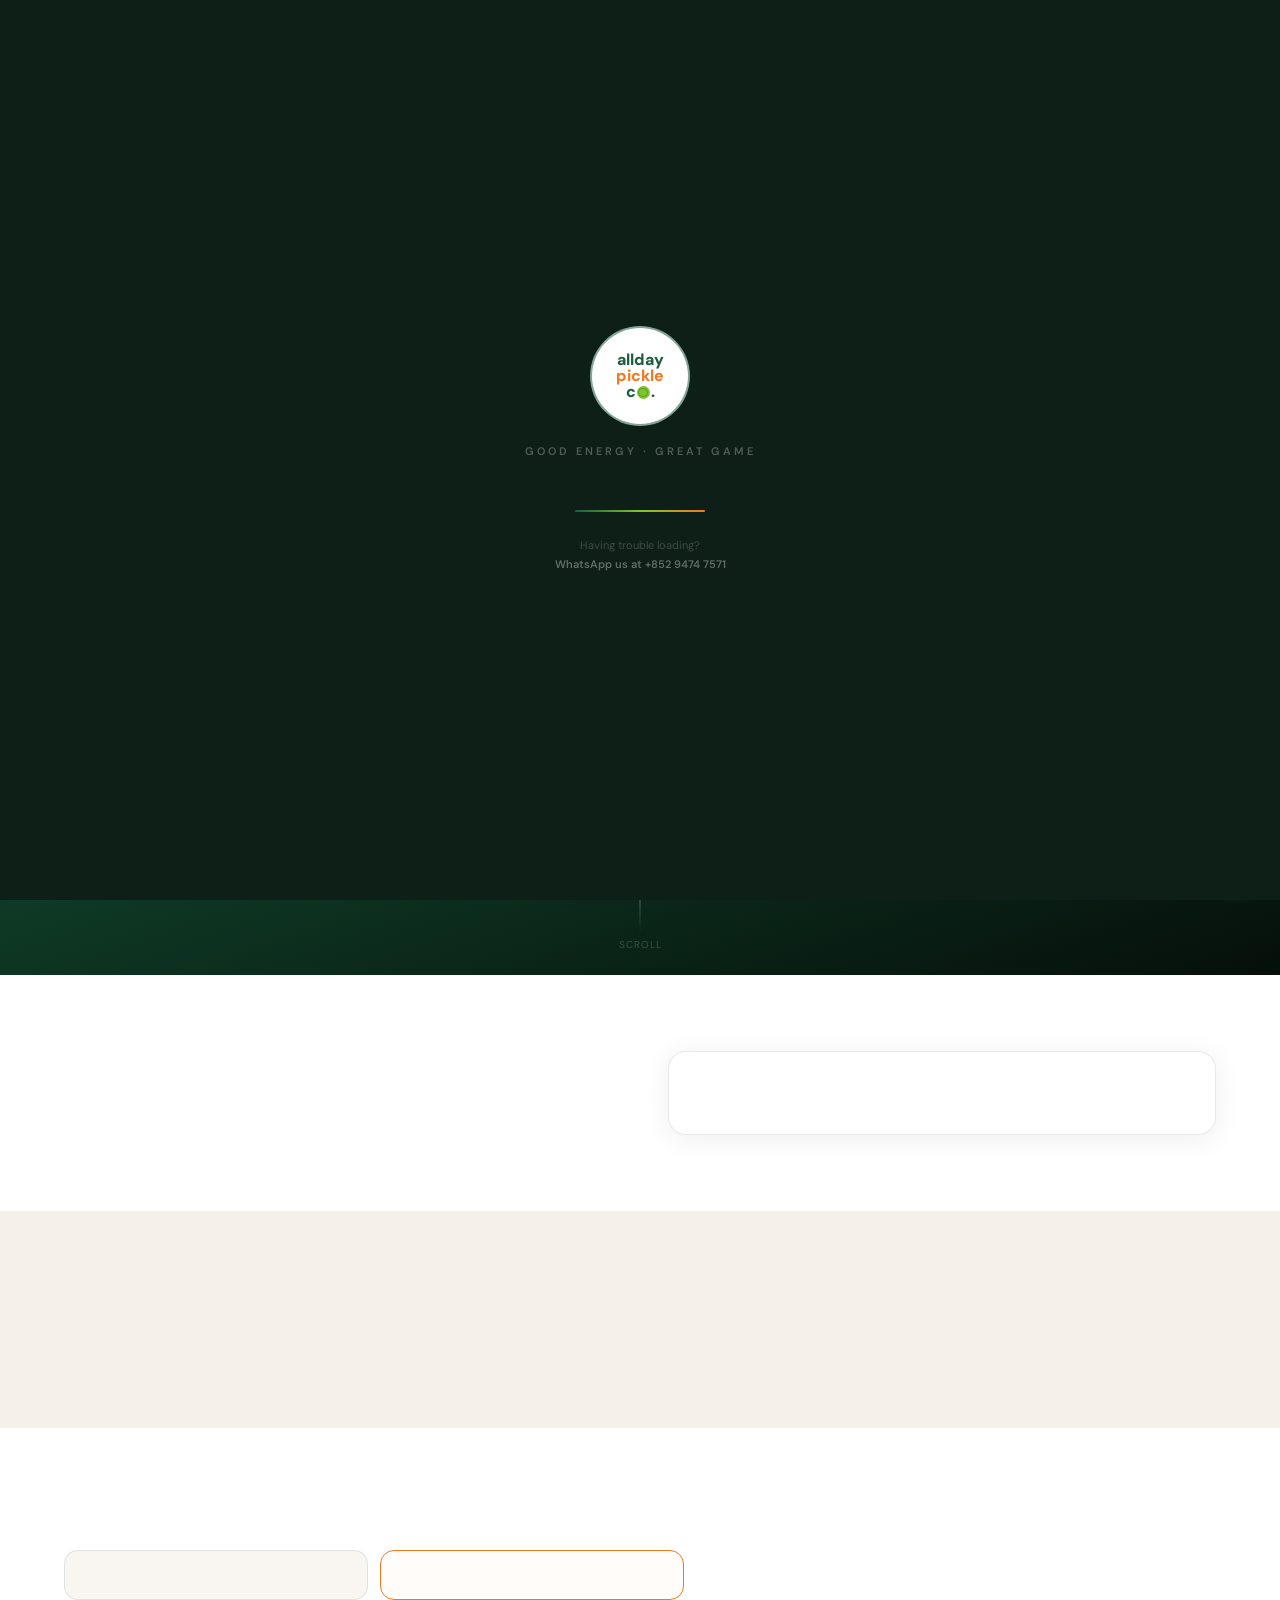
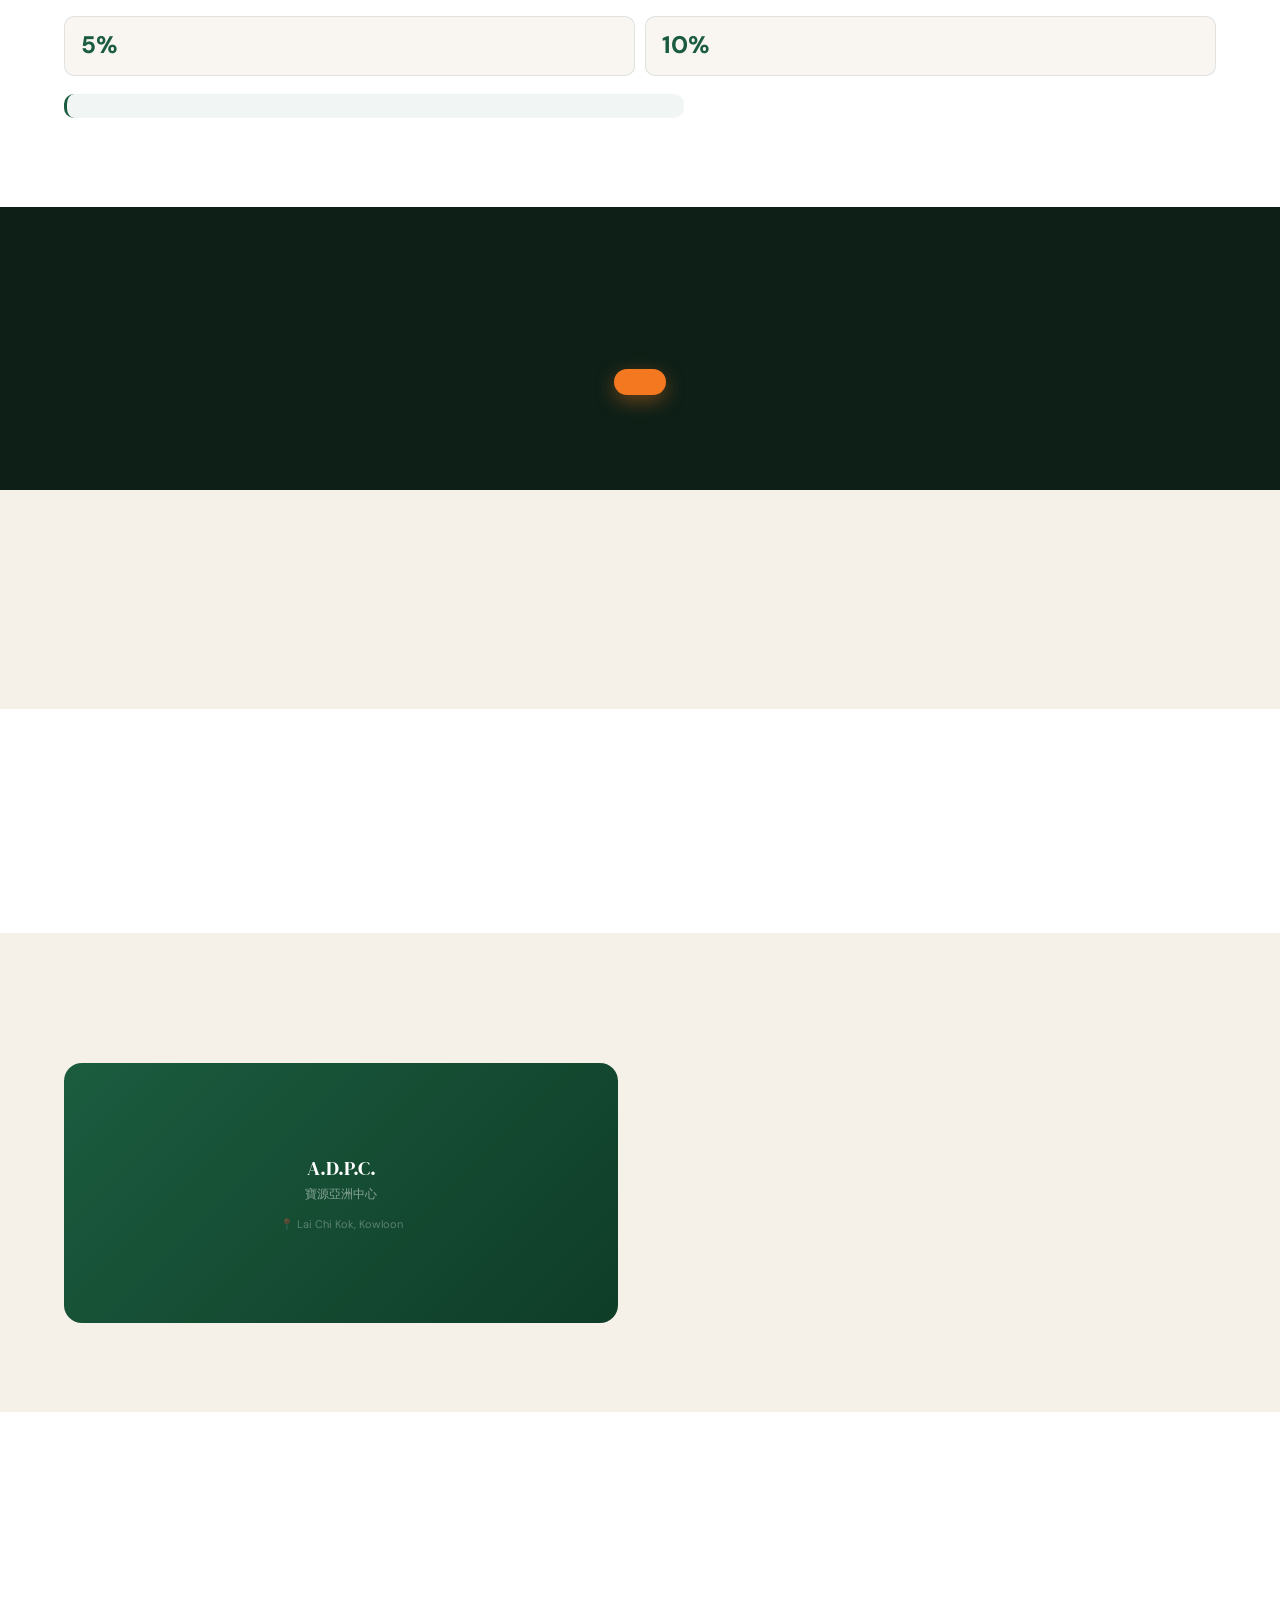
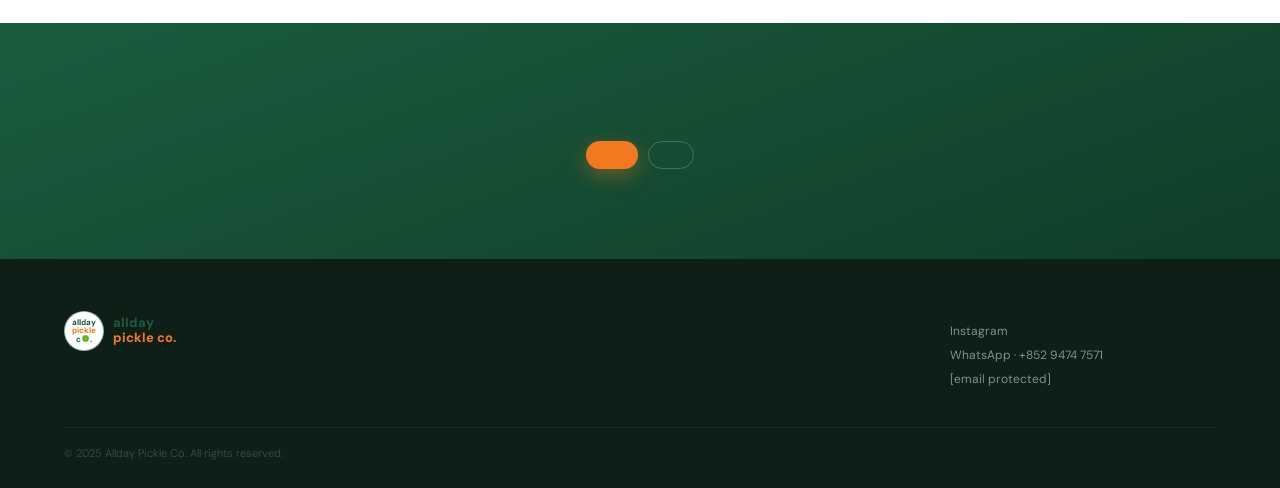
==== commit 6b5ea437: "Add files via upload" ====
--- a/index.html
+++ b/index.html
@@ -278,6 +278,10 @@
     <div class="ldr-tag" id="ldr-tag">Good energy · Great game</div>
   </div>
   <div class="ldr-bar"><div class="ldr-fill"></div></div>
+  <div style="margin-top:24px;font-size:11px;color:rgba(255,255,255,.2);text-align:center;line-height:1.7">
+    Having trouble loading?<br/>
+    <a href="https://wa.me/85294747571" style="color:rgba(255,255,255,.35);text-decoration:none;font-weight:600">WhatsApp us at +852 9474 7571</a>
+  </div>
 </div>
 
 <!-- BANNER -->
@@ -517,7 +521,7 @@
 
 <script data-cfasync="false" src="/cdn-cgi/scripts/5c5dd728/cloudflare-static/email-decode.min.js"></script><script>
 const WA='85294747571';
-const API_URL='https://script.google.com/macros/s/AKfycbzUhq-cB14FXodw5vlY8U77u7W8ufIAOZjOvy6dWZMvACjPJKRy2R8PL1xWj95n_fc2pg/exec';
+const API_URL='YOUR_GOOGLE_APPS_SCRIPT_DEPLOYED_URL';
 const G='#1B5C3F',O='#F47820',LIME='#7DC52E';
 
 // Courts stored in JS array — referenced by index (fixes onclick bug)
@@ -1059,7 +1063,7 @@
   try {
     const courtKey=selCourt.idx===0?'home':selCourt.idx===1?'practice':'both';
     const params=new URLSearchParams({action:'book',date:toDateKey(selDate),court:courtKey,startHour:startH,duration:dur,name:name,phone:phone,price:p.sub,total:p.total,paymentMethod:'FPS'});
-    const res=await fetch(_URL+'?'+params);
+    const res=await fetch(API_URL+'?'+params);
     const result=await res.json();
 
     if(!result.success){
@@ -1097,4 +1101,4 @@
   renderStepBar();
 }
 
-function toggleMenu(){document.getElementById('mobMenu').c
+function toggleMenu(){document.getElementById('mobMenu').c
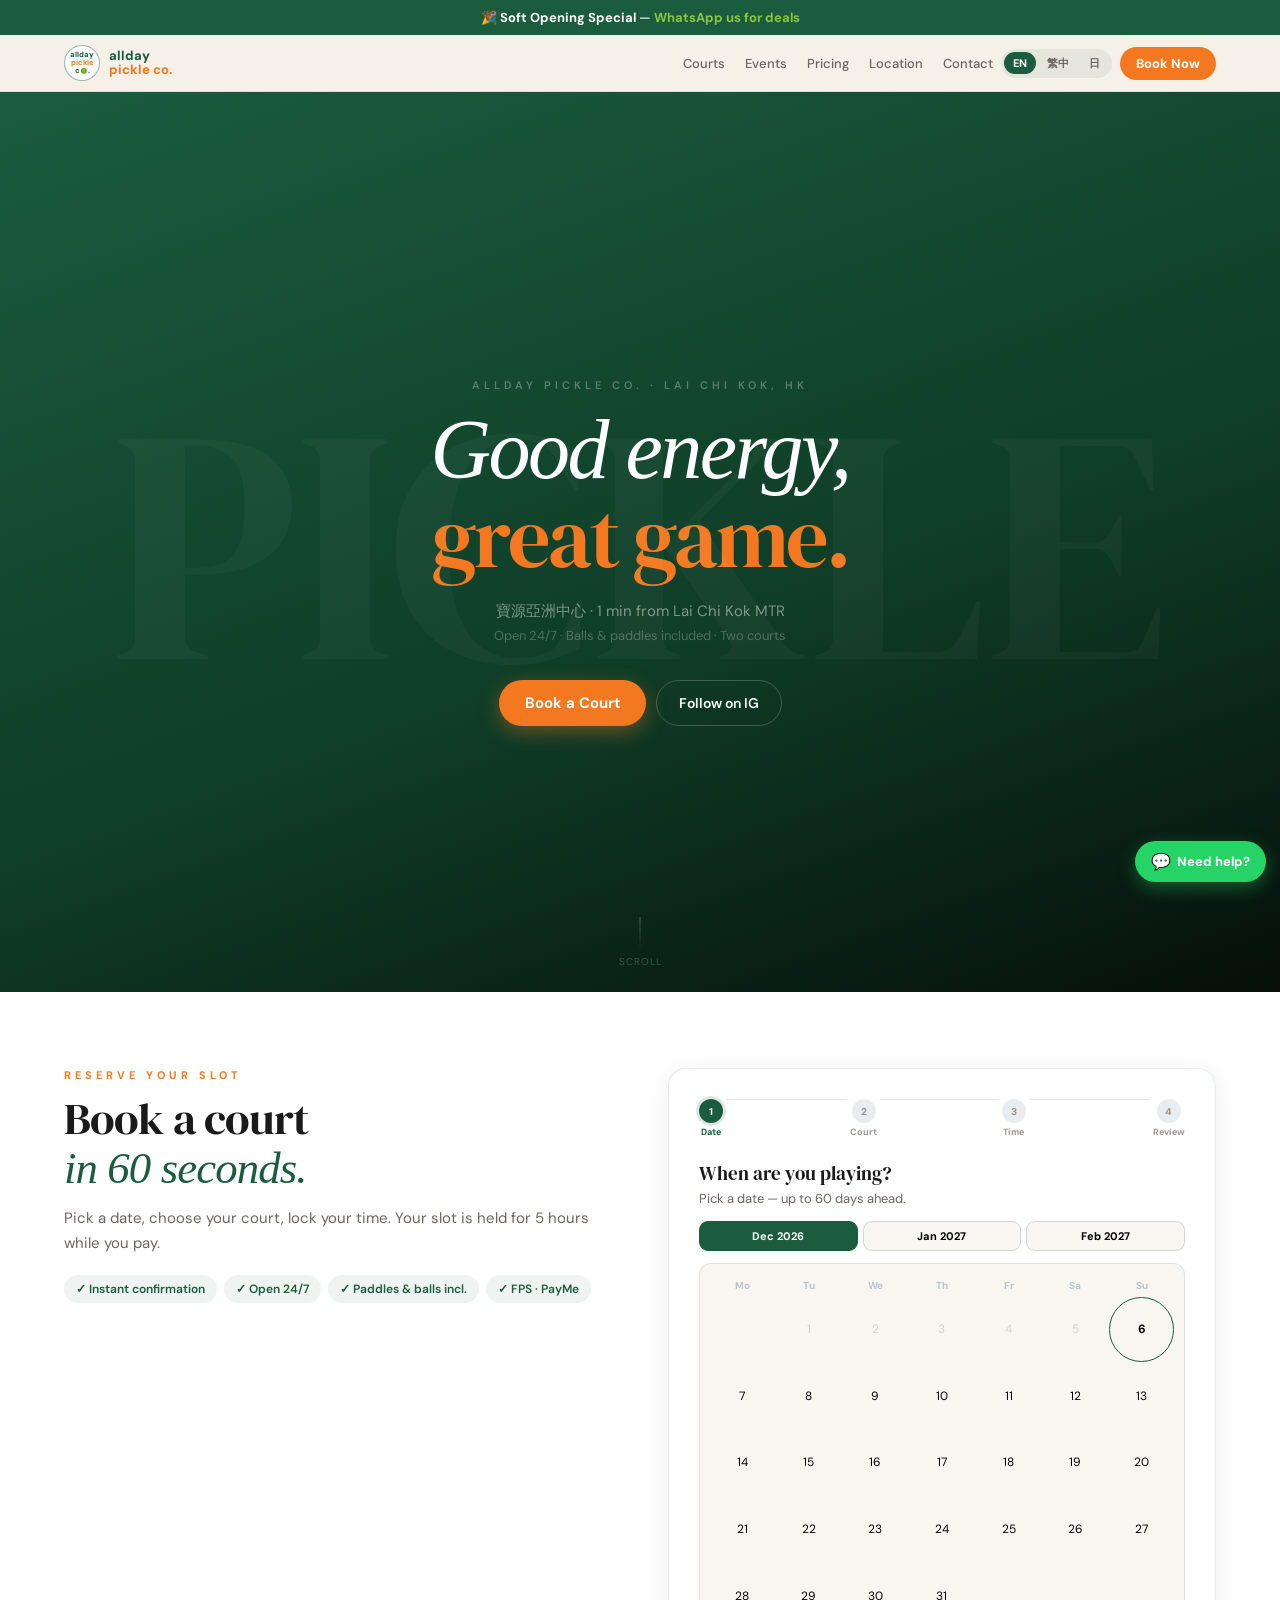
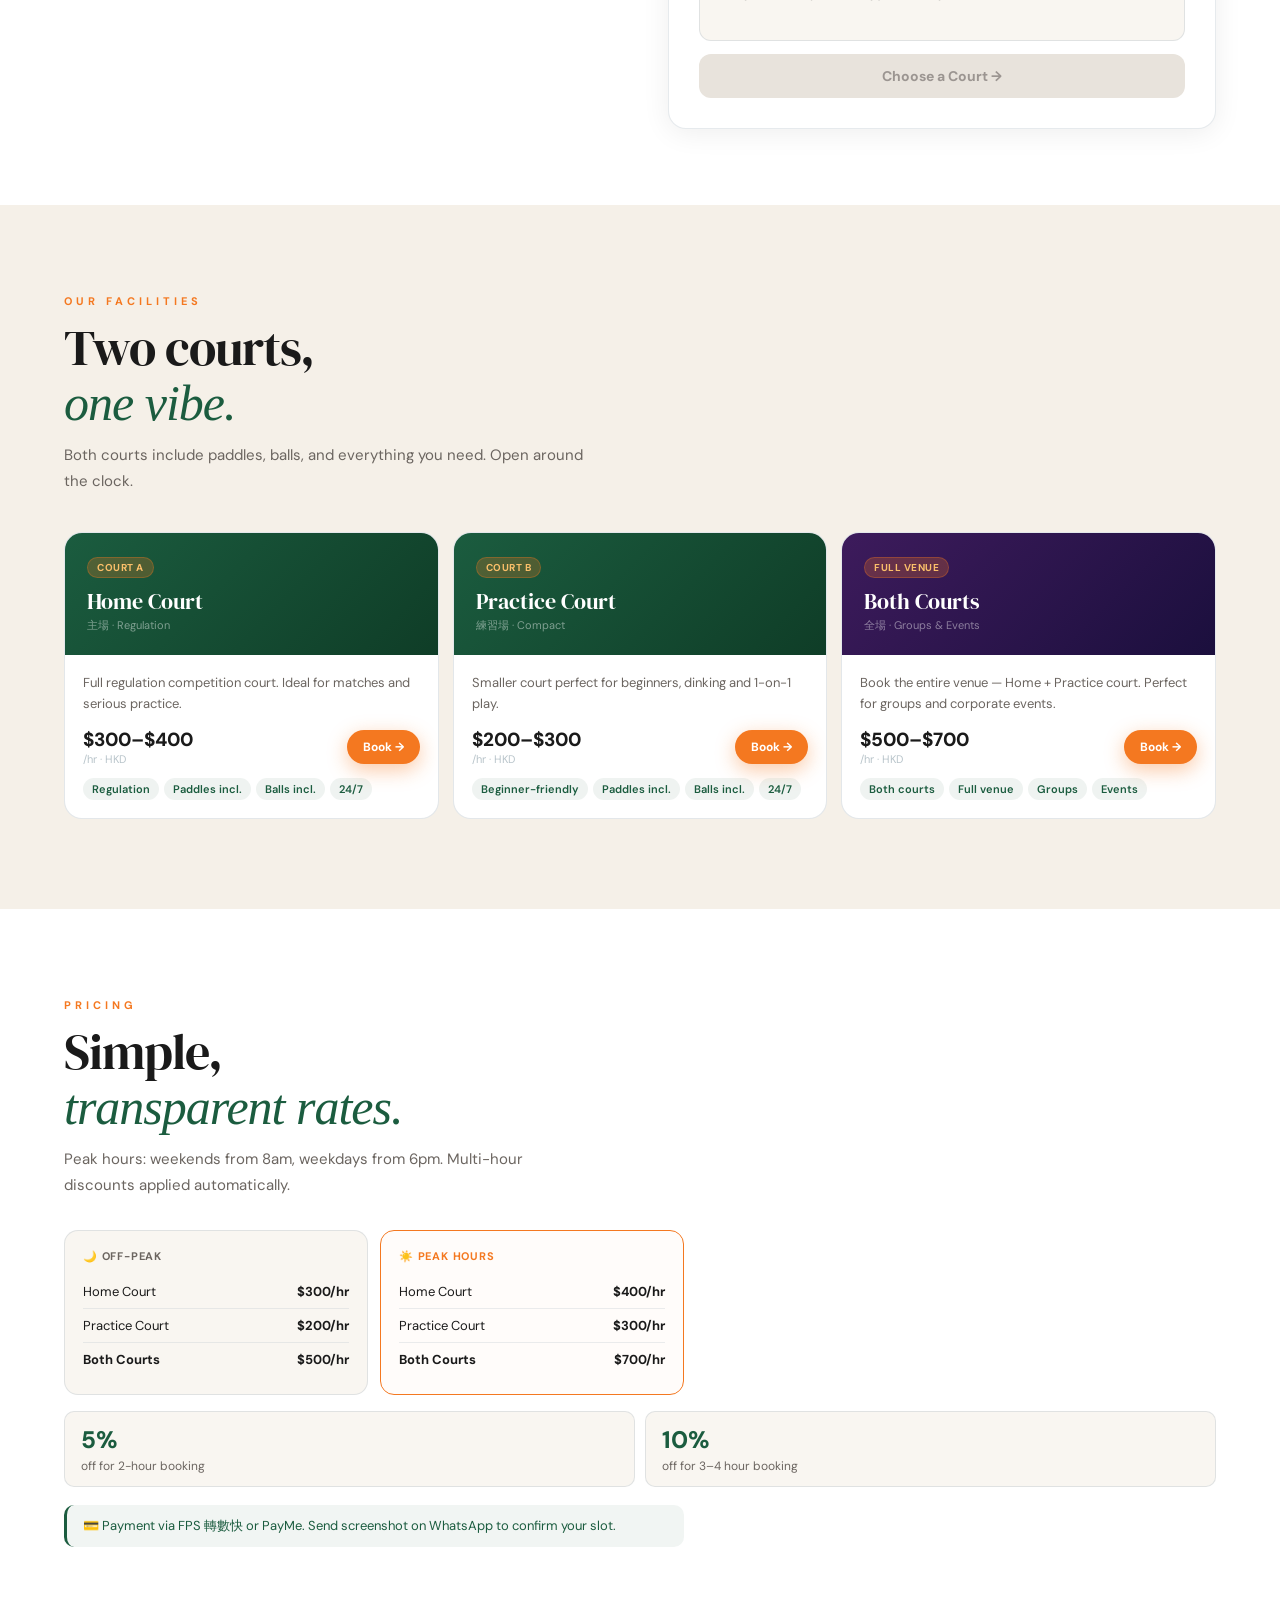
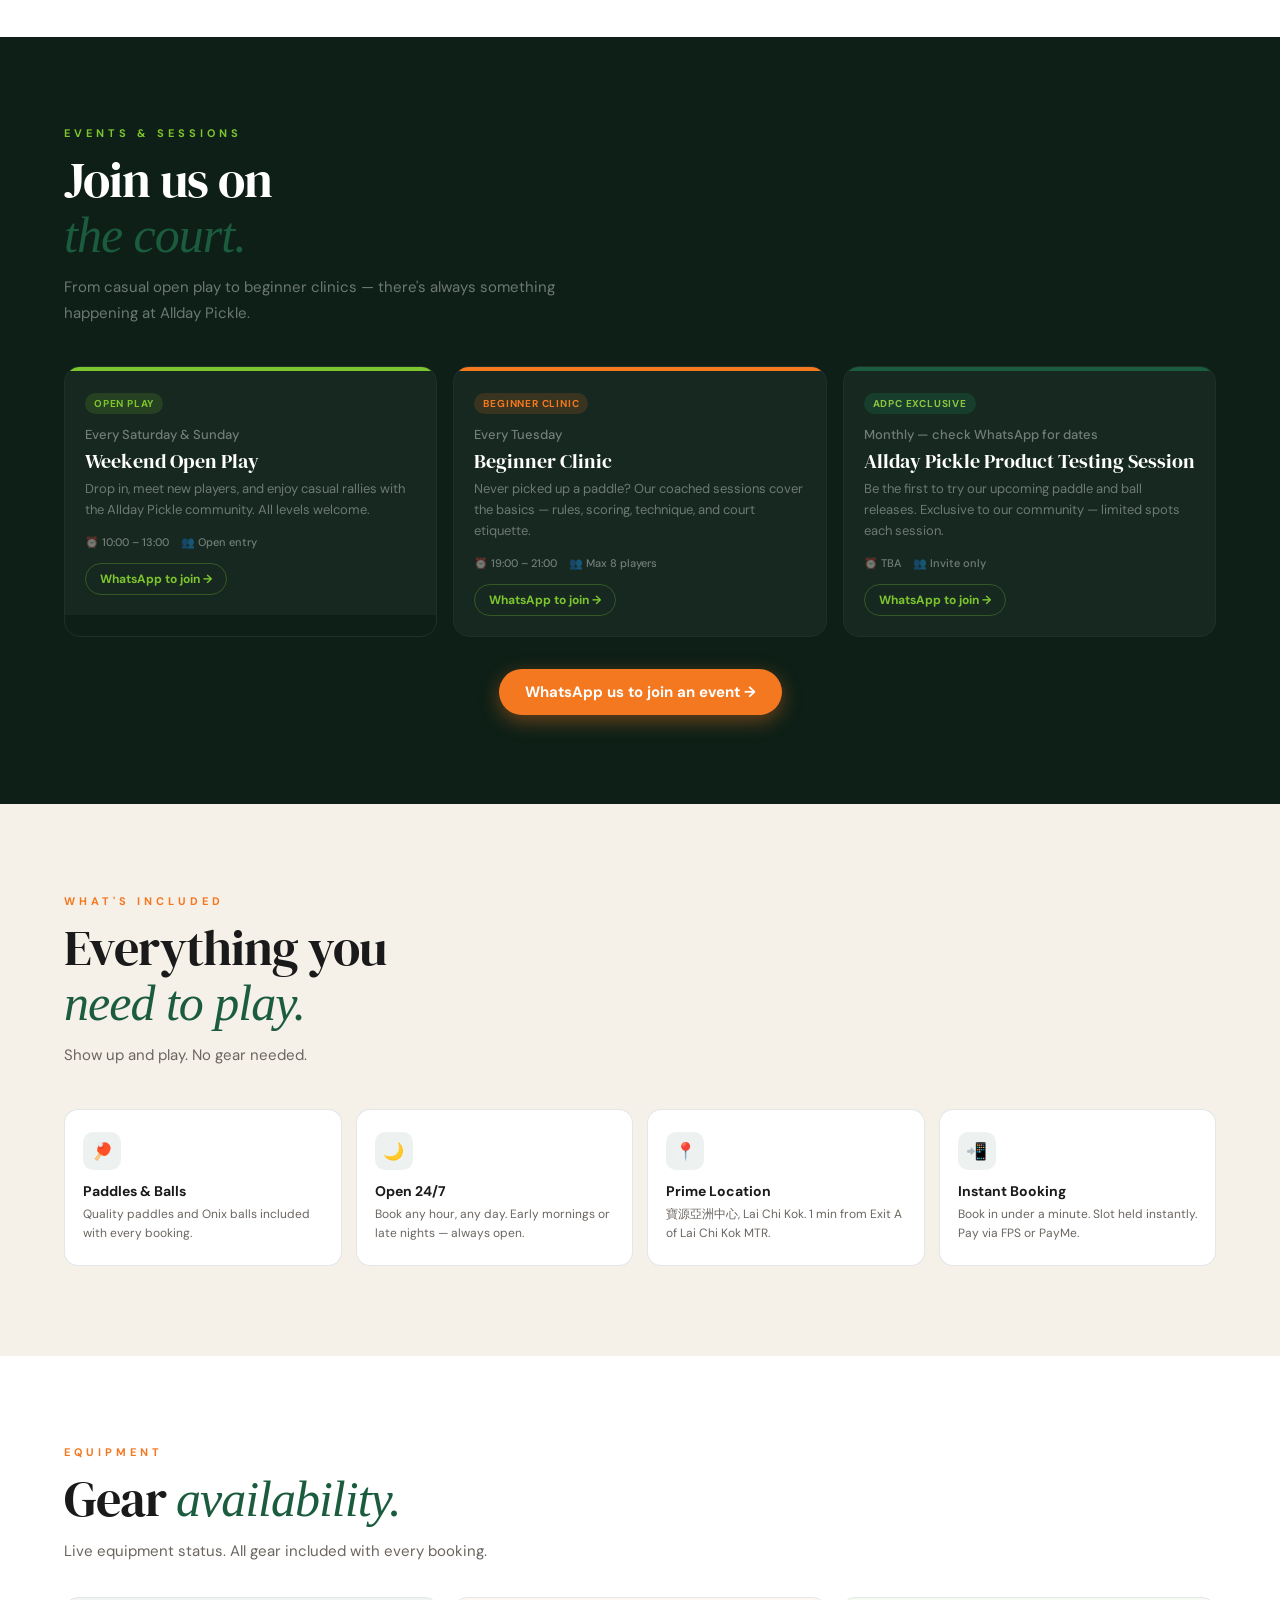
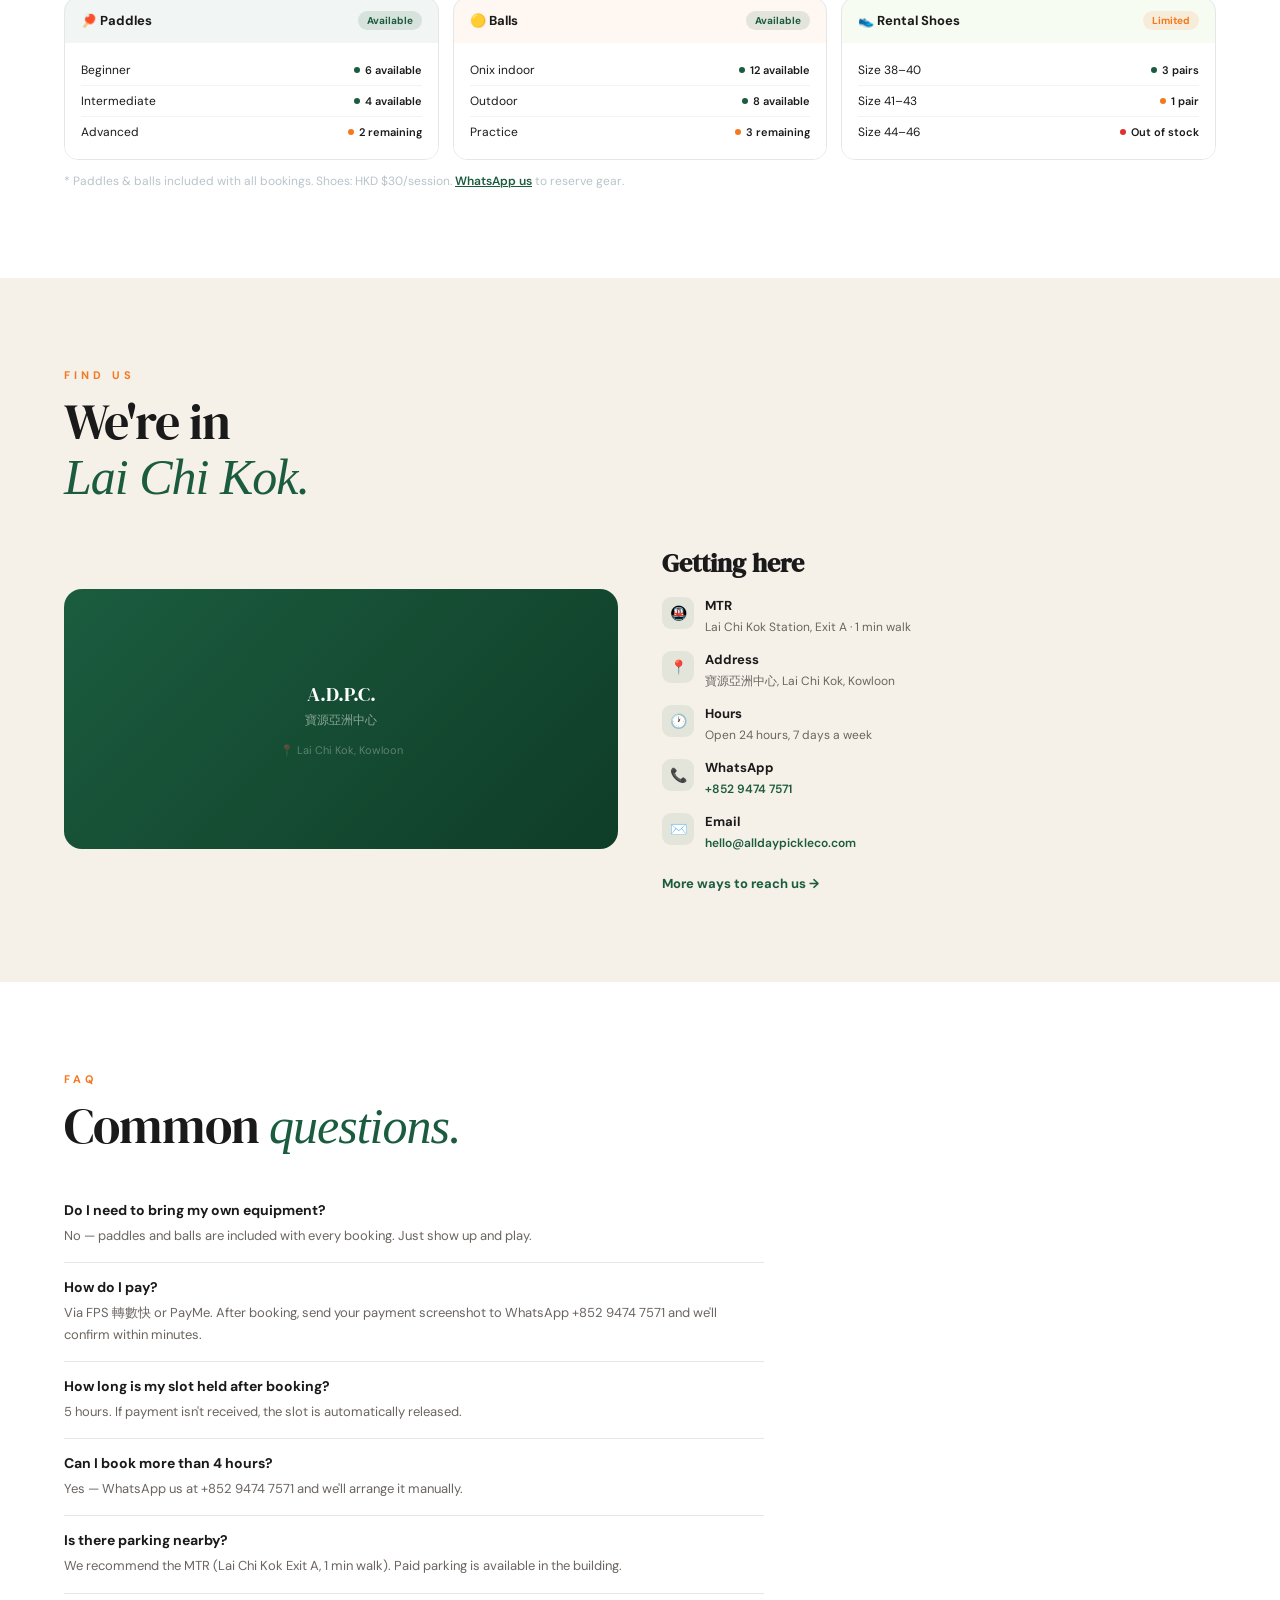
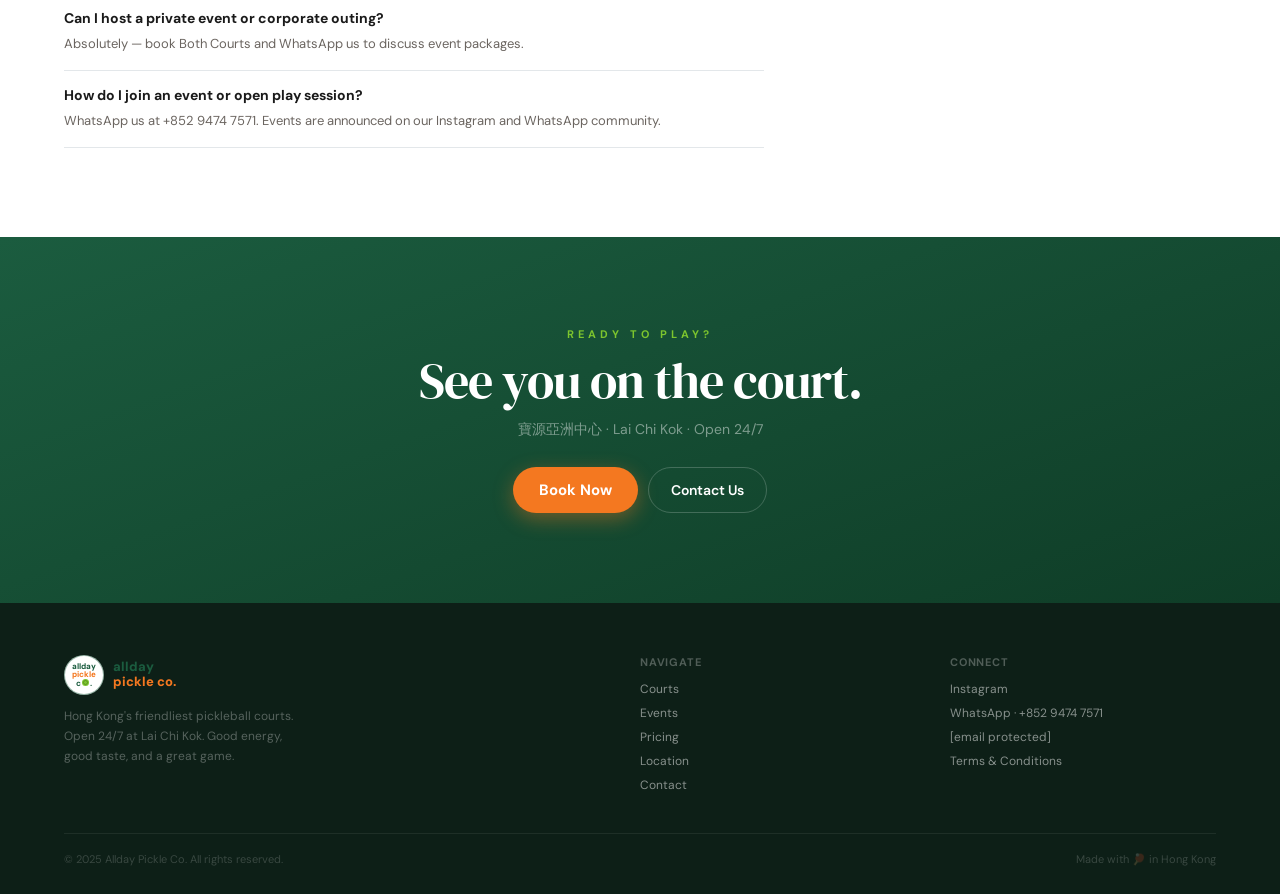
==== commit a95454e5: "Add files via upload" ====
--- a/index.html
+++ b/index.html
@@ -278,10 +278,6 @@
     <div class="ldr-tag" id="ldr-tag">Good energy · Great game</div>
   </div>
   <div class="ldr-bar"><div class="ldr-fill"></div></div>
-  <div style="margin-top:24px;font-size:11px;color:rgba(255,255,255,.2);text-align:center;line-height:1.7">
-    Having trouble loading?<br/>
-    <a href="https://wa.me/85294747571" style="color:rgba(255,255,255,.35);text-decoration:none;font-weight:600">WhatsApp us at +852 9474 7571</a>
-  </div>
 </div>
 
 <!-- BANNER -->
@@ -504,7 +500,7 @@
         <h4 id="fc-con"></h4>
         <a href="https://www.instagram.com/alldaypickleco" target="_blank" rel="noreferrer">Instagram</a>
         <a href="https://wa.me/85294747571">WhatsApp · +852 9474 7571</a>
-        <a href="/cdn-cgi/l/email-protection#08606d646467486964646c697178616b63646d6b67266b6765"><span class="__cf_email__" data-cfemail="3d55585151527d5c5151595c444d545e5651585e52135e5250">[email&#160;protected]</span></a>
+        <a href="/cdn-cgi/l/email-protection#0169646d6d6e41606d6d6560787168626a6d64626e2f626e6c"><span class="__cf_email__" data-cfemail="8de5e8e1e1e2cdece1e1e9ecf4fde4eee6e1e8eee2a3eee2e0">[email&#160;protected]</span></a>
         <a href="https://docs.google.com/document/d/13PHGP1e8kh7lA4UMzfulVtY6JuU3tmnHeHdYPEE1Was" target="_blank" rel="noreferrer" id="fn-terms"></a>
       </div>
     </div>
@@ -521,7 +517,6 @@
 
 <script data-cfasync="false" src="/cdn-cgi/scripts/5c5dd728/cloudflare-static/email-decode.min.js"></script><script>
 const WA='85294747571';
-const API_URL='YOUR_GOOGLE_APPS_SCRIPT_DEPLOYED_URL';
 const G='#1B5C3F',O='#F47820',LIME='#7DC52E';
 
 // Courts stored in JS array — referenced by index (fixes onclick bug)
@@ -1048,30 +1043,13 @@
   <p style="text-align:center;font-size:11px;color:#9B9591;margin-top:7px">${l.hs2}</p>`;
 }
 
-function toDateKey(d){return d?d.toISOString().split('T')[0]:''}
-
-async function holdSlot(){
+function holdSlot(){
   const l=L();
   const name=document.getElementById('bkN')?.value?.trim();
   const phone=document.getElementById('bkP')?.value?.trim();
   if(!name||!phone){alert(lang==='ja'?'お名前とWhatsApp番号を入力してください。':lang==='zh'?'請輸入姓名及WhatsApp號碼。':'Please enter your name and WhatsApp number.');return;}
   const p=calcTotal(selCourt,selDate,startH,dur);
-
-  // Show loading
-  document.getElementById('stepContent').innerHTML='<div style="text-align:center;padding:40px 0"><div style="font-size:36px;margin-bottom:16px">⏳</div><div style="font-size:14px;color:#6B6560">'+(lang==='zh'?'正在鎖定時段…':lang==='ja'?'スロットを確保中…':'Holding your slot…')+'</div></div>';
-
-  try {
-    const courtKey=selCourt.idx===0?'home':selCourt.idx===1?'practice':'both';
-    const params=new URLSearchParams({action:'book',date:toDateKey(selDate),court:courtKey,startHour:startH,duration:dur,name:name,phone:phone,price:p.sub,total:p.total,paymentMethod:'FPS'});
-    const res=await fetch(API_URL+'?'+params);
-    const result=await res.json();
-
-    if(!result.success){
-      document.getElementById('stepContent').innerHTML='<div style="text-align:center;padding:20px 0"><div style="font-size:40px;margin-bottom:12px">😅</div><p style="color:#6B6560;font-size:13px;margin-bottom:20px">'+(lang==='zh'?'時段剛被預約，請選擇其他時間。':lang==='ja'?'スロットが取られました。別の時間をお選びください。':'Someone just grabbed that slot. Please choose a different time.')+'</p><button onclick="step=3;renderStep()" style="width:100%;padding:13px;border-radius:12px;border:none;background:#1B5C3F;color:white;font-size:14px;font-weight:700;cursor:pointer;font-family:inherit;margin-bottom:10px">'+(lang==='zh'?'選擇其他時間':lang==='ja'?'別の時間を選ぶ':'Choose a Different Time')+'</button><a href="https://wa.me/'+WA+'" target="_blank" style="display:flex;align-items:center;justify-content:center;gap:7px;width:100%;padding:13px;border-radius:12px;background:#25D366;color:white;font-size:13px;font-weight:700;text-decoration:none;box-sizing:border-box">💬 WhatsApp Us</a></div>';
-      renderStepBar(); return;
-    }
-
-    const bookId=result.bookingId;
+  const bookId='ADPC-'+Date.now().toString(36).toUpperCase();
   const waMsg=encodeURIComponent(`Hi Allday Pickle! 👋\n\nBooking ID: ${bookId}\n📅 ${fmtDate(selDate)}\n🏓 ${selCourt.name}\n⏰ ${fmtH(startH)}–${fmtEnd(startH,dur)} (${dur}h)\n💰 HKD $${p.total}\n\nPayment sent via FPS. Please confirm! 🙏`);
   document.getElementById('stepContent').innerHTML=`
     <div style="text-align:center;padding:14px 0">
@@ -1095,10 +1073,19 @@
       </a>
       <p style="font-size:11px;color:#9B9591">${l.hf}</p>
     </div>`;
-  } catch(err) {
-    document.getElementById('stepContent').innerHTML='<div style="text-align:center;padding:20px 0"><div style="font-size:36px;margin-bottom:12px">⚠️</div><p style="color:#6B6560;font-size:13px;margin-bottom:16px">'+(lang==='zh'?'連接錯誤，請WhatsApp我們預約。':lang==='ja'?'接続エラー。WhatsAppでご連絡ください。':'Connection error. Please WhatsApp us to book.')+'</p><a href="https://wa.me/'+WA+'" target="_blank" style="display:flex;align-items:center;justify-content:center;gap:7px;width:100%;padding:13px;border-radius:12px;background:#25D366;color:white;font-size:13px;font-weight:700;text-decoration:none;box-sizing:border-box">💬 WhatsApp Us</a></div>';
-  }
   renderStepBar();
 }
 
-function toggleMenu(){document.getElementById('mobMenu').c+function toggleMenu(){document.getElementById('mobMenu').classList.toggle('open')}
+
+window.addEventListener('load',()=>{
+  setTimeout(()=>{
+    const el=document.getElementById('loader');
+    el.classList.add('hide');
+    setTimeout(()=>el.remove(),800);
+  },1600);
+  renderAll();
+});
+</script>
+</body>
+</html>
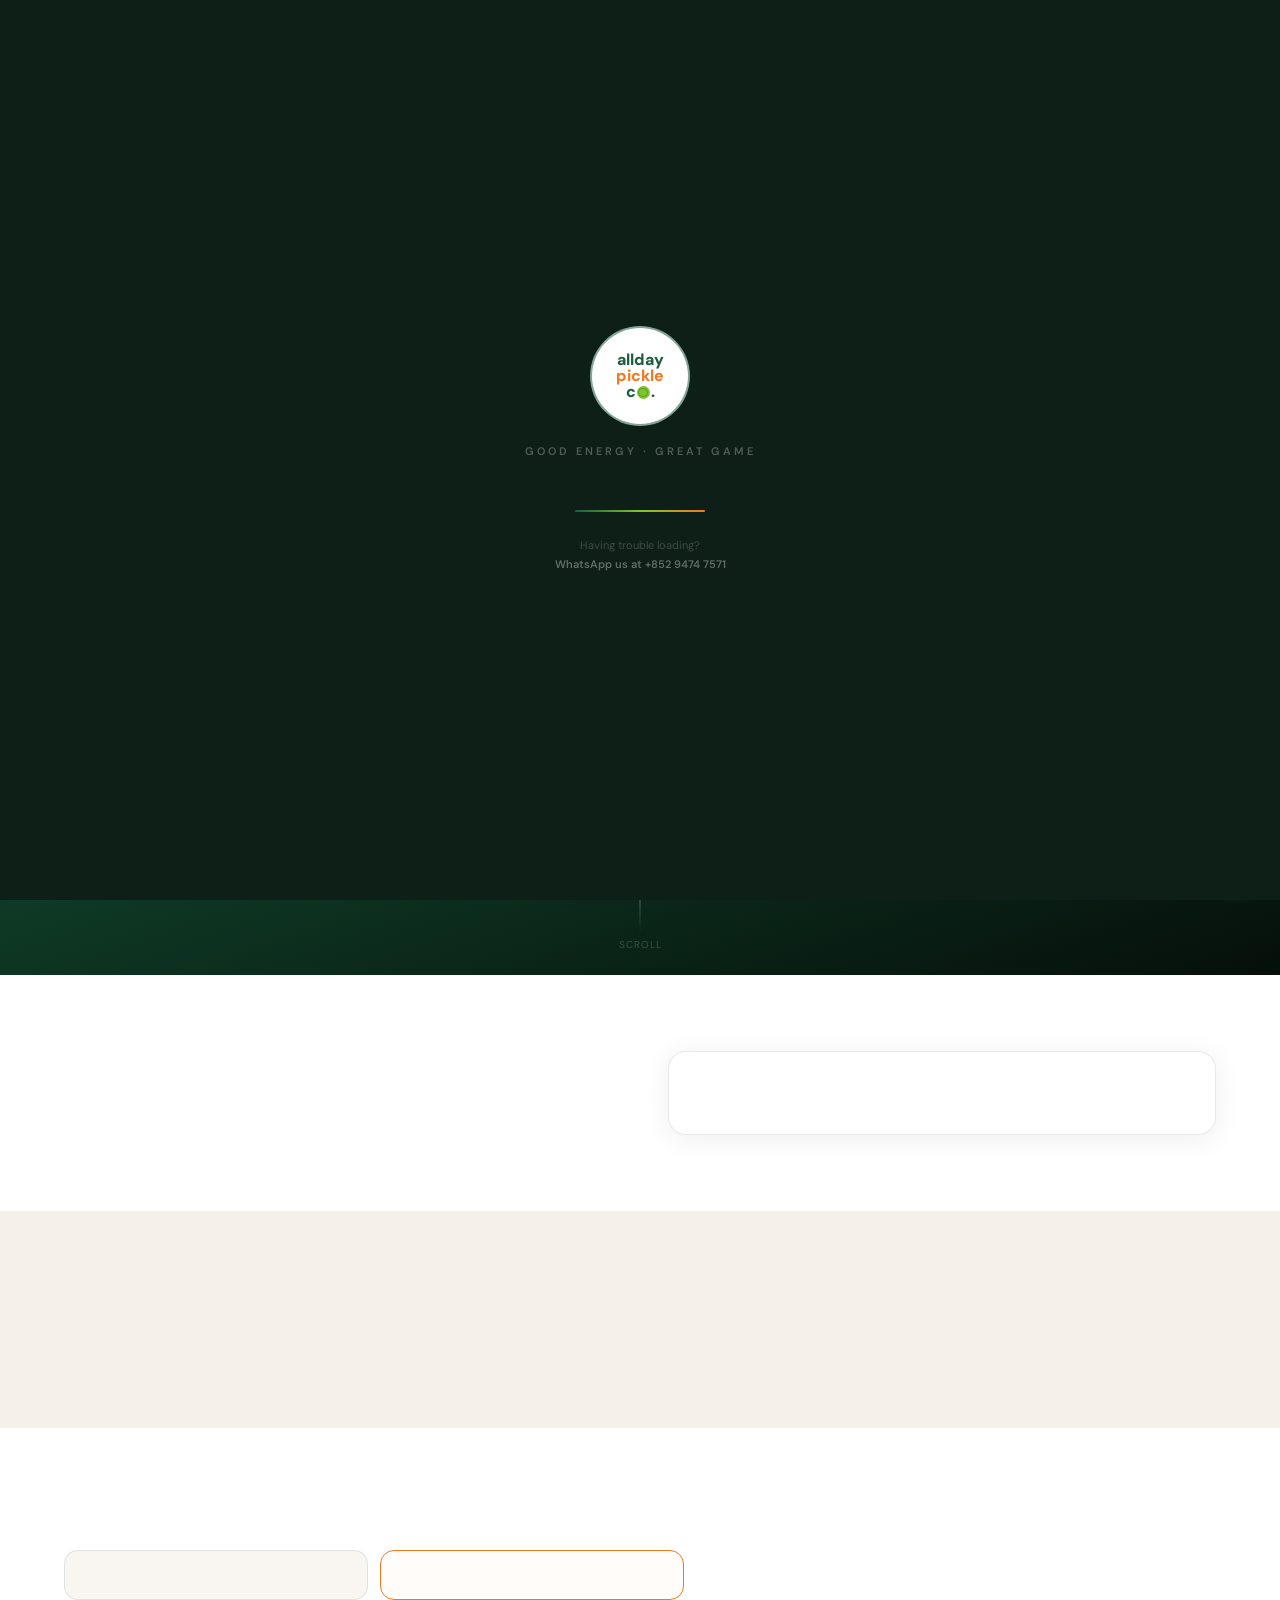
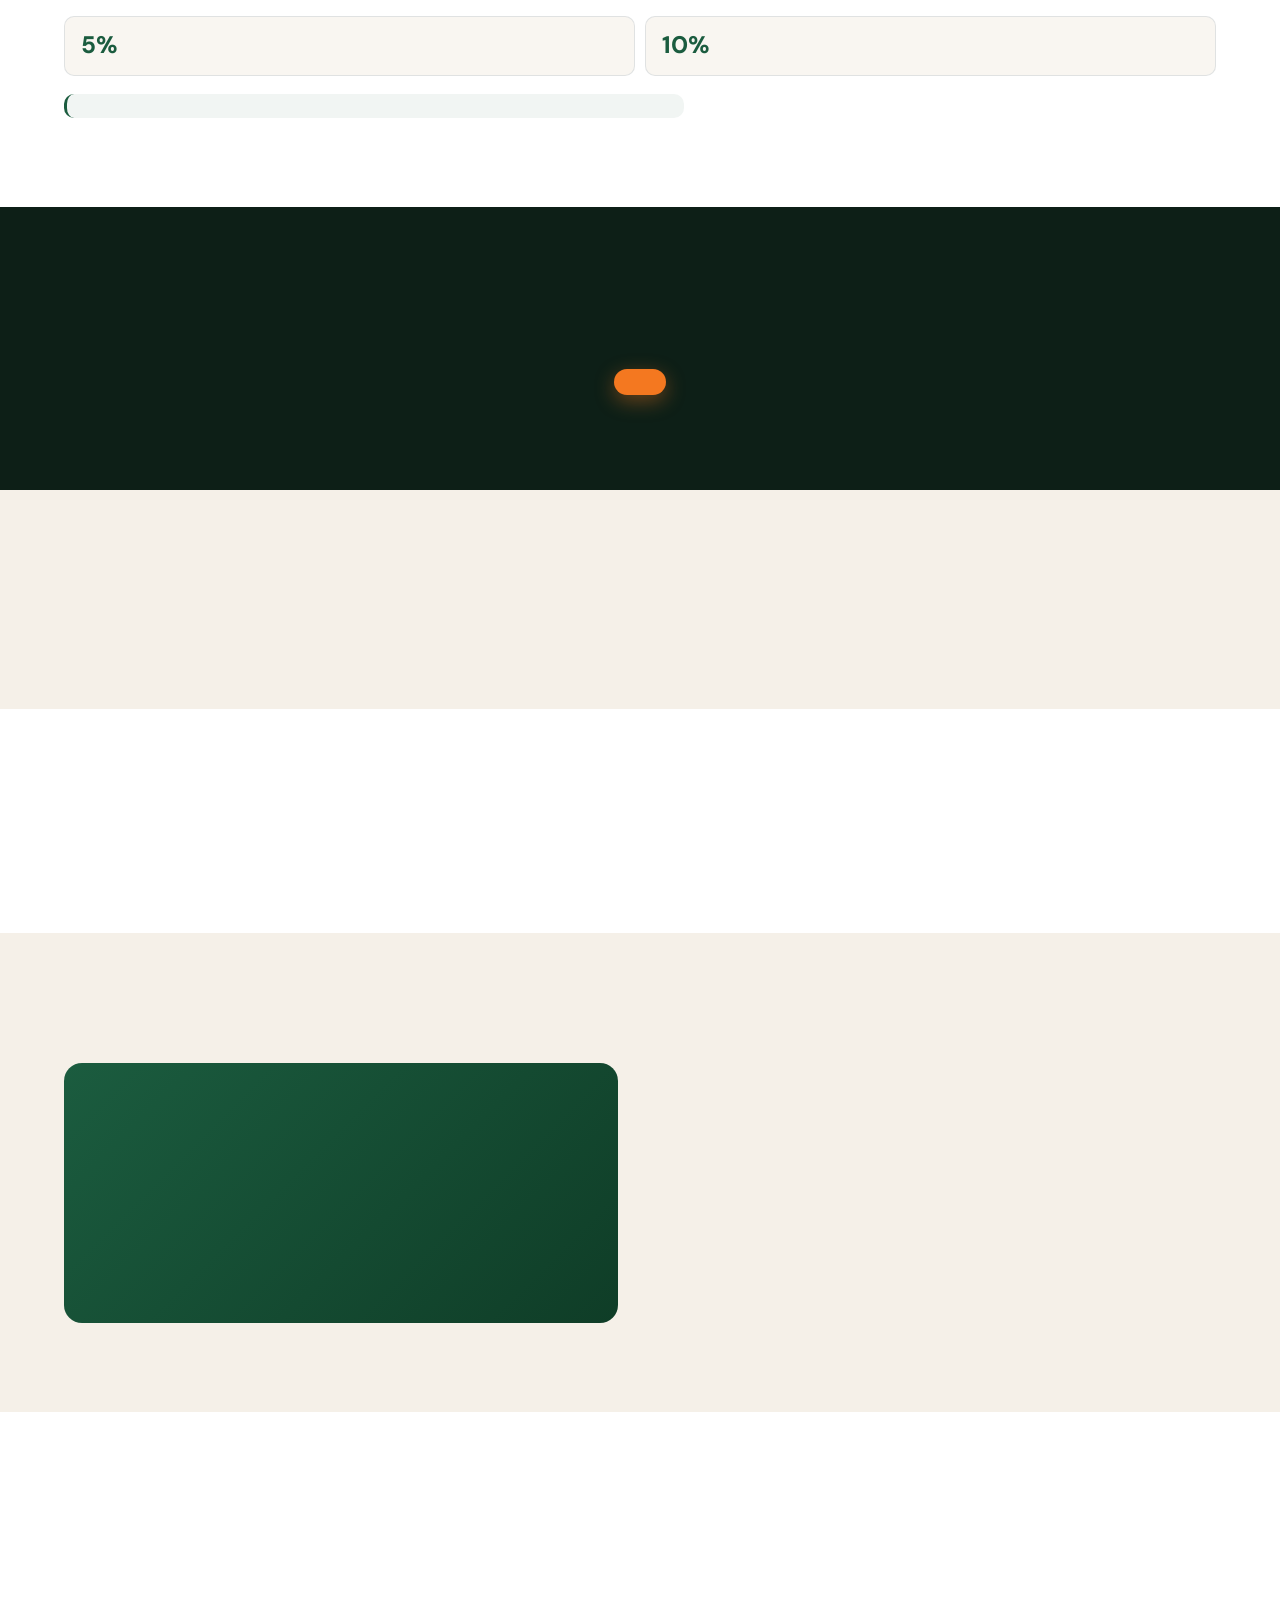
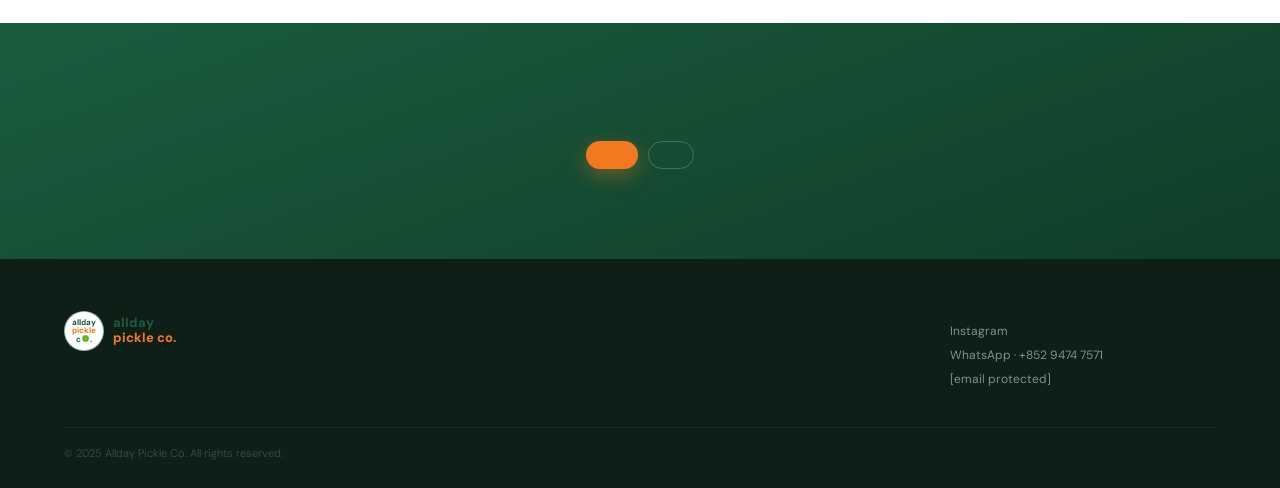
==== commit ba4bb1bb: "Update index.html" ====
--- a/index.html
+++ b/index.html
@@ -278,6 +278,7 @@
     <div class="ldr-tag" id="ldr-tag">Good energy · Great game</div>
   </div>
   <div class="ldr-bar"><div class="ldr-fill"></div></div>
+  <div style="margin-top:24px;font-size:11px;color:rgba(255,255,255,.2);text-align:center;line-height:1.7">Having trouble loading?<br/><a href="https://wa.me/85294747571" style="color:rgba(255,255,255,.35);text-decoration:none;font-weight:600">WhatsApp us at +852 9474 7571</a></div>
 </div>
 
 <!-- BANNER -->
@@ -428,12 +429,12 @@
     <div class="sl" id="sl-l"></div>
     <div class="st" id="st-l"></div>
     <div class="loc-grid">
-      <div class="loc-map">
-        <div class="loc-map-pin">
-          <div style="font-family:'DM Serif Display',serif;font-size:20px;margin-bottom:4px">A.D.P.C.</div>
-          <div style="font-size:12px;color:rgba(255,255,255,.5)">寶源亞洲中心</div>
-          <div style="margin-top:14px;font-size:11px;color:rgba(255,255,255,.3)">📍 Lai Chi Kok, Kowloon</div>
-        </div>
+      <div class="loc-map" style="padding:0;overflow:hidden">
+        <iframe
+          src="https://www.google.com/maps/embed?pb=!1m18!1m12!1m3!1d3691.1!2d114.148!3d22.337!2m3!1f0!2f0!3f0!3m2!1i1024!2i768!4f13.1!3m3!1m2!1s0x340400e6a5b1f1b1%3A0x1!2z5a6J5rqQ5LqM5rCR5Lit5b-DLCBMYWkgQ2hpIEtvaw!5e0!3m2!1sen!2shk!4v1"
+          width="100%" height="100%" style="border:0;min-height:260px;" allowfullscreen="" loading="lazy"
+          referrerpolicy="no-referrer-when-downgrade">
+        </iframe>
       </div>
       <div>
         <h3 style="font-family:'DM Serif Display',serif;font-size:clamp(20px,3vw,26px);margin-bottom:16px" id="loc-h3"></h3>
@@ -500,7 +501,7 @@
         <h4 id="fc-con"></h4>
         <a href="https://www.instagram.com/alldaypickleco" target="_blank" rel="noreferrer">Instagram</a>
         <a href="https://wa.me/85294747571">WhatsApp · +852 9474 7571</a>
-        <a href="/cdn-cgi/l/email-protection#0169646d6d6e41606d6d6560787168626a6d64626e2f626e6c"><span class="__cf_email__" data-cfemail="8de5e8e1e1e2cdece1e1e9ecf4fde4eee6e1e8eee2a3eee2e0">[email&#160;protected]</span></a>
+        <a href="/cdn-cgi/l/email-protection#84ece1e8e8ebc4e5e8e8e0e5fdf4ede7efe8e1e7ebaae7ebe9"><span class="__cf_email__" data-cfemail="ee868b828281ae8f82828a8f979e878d85828b8d81c08d8183">[email&#160;protected]</span></a>
         <a href="https://docs.google.com/document/d/13PHGP1e8kh7lA4UMzfulVtY6JuU3tmnHeHdYPEE1Was" target="_blank" rel="noreferrer" id="fn-terms"></a>
       </div>
     </div>
@@ -517,6 +518,7 @@
 
 <script data-cfasync="false" src="/cdn-cgi/scripts/5c5dd728/cloudflare-static/email-decode.min.js"></script><script>
 const WA='85294747571';
+const API_URL='https://script.google.com/macros/s/AKfycbzUhq-cB14FXodw5vlY8U77u7W8ufIAOZjOvy6dWZMvACjPJKRy2R8PL1xWj95n_fc2pg/exec';
 const G='#1B5C3F',O='#F47820',LIME='#7DC52E';
 
 // Courts stored in JS array — referenced by index (fixes onclick bug)
@@ -548,7 +550,7 @@
   'hero-det':'Open 24/7 · Balls & paddles included · Two courts',
   'hero-b1':'Book a Court','hero-b2':'Follow on IG',
   'sl-bk':'Reserve Your Slot','st-bk':'Book a court<br/><em>in 60 seconds.</em>',
-  'sd-bk':'Pick a date, choose your court, lock your time. Your slot is held for 5 hours while you pay.',
+  'sd-bk':'Pick a date, choose your court, lock your time. Your slot is held for 1 hour while you pay.',
   trust:['✓ Instant confirmation','✓ Open 24/7','✓ Paddles & balls incl.','✓ FPS · PayMe'],
   'sl-c':'Our Facilities','st-c':'Two courts,<br/><em>one vibe.</em>',
   'sd-c':'Both courts include paddles, balls, and everything you need. Open around the clock.',
@@ -599,19 +601,19 @@
   s1h:'When are you playing?',s1p:'Pick a date — up to 60 days ahead.',
   s2h:'Which court?',s2p:'Paddles & balls included with every booking.',
   s3h:'What time?',s3p:'Open 24/7. Pick your start time.',
-  s4h:'Review & Hold',s4p:'We hold your slot for 5 hours while you pay.',
+  s4h:'Review & Hold',s4p:'We hold your slot for 1 hour while you pay.',
   back:'← Back',cc:'Choose a Court →',ct:'Choose Time →',rb:'Review Booking →',
   hold:'Hold My Slot →',nl:'Your Name',np:'e.g. Jeff',pl:'WhatsApp Number',pp:'+852 9XXX XXXX',
-  ht:'Slot held for you!',hs:'Pay within <strong>5 hours</strong> to confirm.',
+  ht:'Slot held for you!',hs:'Pay within <strong>1 hour</strong> to confirm.',
   fpsl:'FPS 轉數快',ws:'I\'ve paid — Send confirmation',
   hf:'Include payment screenshot · We confirm within minutes',
   tn:'By continuing you agree to our <a href="https://docs.google.com/document/d/13PHGP1e8kh7lA4UMzfulVtY6JuU3tmnHeHdYPEE1Was" target="_blank" style="color:var(--o);font-weight:700">Terms & Conditions</a>.',
-  hs2:'Held 5 hours · No charge until you pay',tot:'Total',
+  hs2:'Held 1 hour · No charge until you pay',tot:'Total',
   'sl-faq':'FAQ','st-faq':'Common <em>questions.</em>',
   faqs:[
     {q:'Do I need to bring my own equipment?',a:'No — paddles and balls are included with every booking. Just show up and play.'},
     {q:'How do I pay?',a:'Via FPS 轉數快 or PayMe. After booking, send your payment screenshot to WhatsApp +852 9474 7571 and we\'ll confirm within minutes.'},
-    {q:'How long is my slot held after booking?',a:'5 hours. If payment isn\'t received, the slot is automatically released.'},
+    {q:'How long is my slot held after booking?',a:'1 hour. If payment isn\'t received, the slot is automatically released.'},
     {q:'Can I book more than 4 hours?',a:'Yes — WhatsApp us at +852 9474 7571 and we\'ll arrange it manually.'},
     {q:'Is there parking nearby?',a:'We recommend the MTR (Lai Chi Kok Exit A, 1 min walk). Paid parking is available in the building.'},
     {q:'Can I host a private event or corporate outing?',a:'Absolutely — book Both Courts and WhatsApp us to discuss event packages.'},
@@ -636,7 +638,7 @@
   'hero-det':'24小時全年無休 · 提供球拍及匹克球 · 兩個球場',
   'hero-b1':'預約球場','hero-b2':'追蹤 Instagram',
   'sl-bk':'預約時段','st-bk':'60秒內<br/><em>完成預約。</em>',
-  'sd-bk':'選擇日期、球場及時間，即時鎖定時段，保留5小時等待付款。',
+  'sd-bk':'選擇日期、球場及時間，即時鎖定時段，保留1小時等待付款。',
   trust:['✓ 即時確認','✓ 24小時開放','✓ 包球拍及匹克球','✓ 轉數快 · PayMe'],
   'sl-c':'我們的設施','st-c':'兩個球場，<br/><em>同一種精神。</em>',
   'sd-c':'兩個球場均提供球拍、匹克球及一切所需裝備。24小時全年無休。',
@@ -687,19 +689,19 @@
   s1h:'選擇日期',s1p:'選擇最多60天內的日期。',
   s2h:'選擇球場',s2p:'每次預約均包含球拍及匹克球。',
   s3h:'選擇時間',s3p:'24小時開放，請選擇開始時間。',
-  s4h:'確認及鎖定時段',s4p:'我們將為您保留時段5小時，請於此期間完成付款。',
+  s4h:'確認及鎖定時段',s4p:'我們將為您保留時段1小時，請於此期間完成付款。',
   back:'← 返回',cc:'選擇球場 →',ct:'選擇時間 →',rb:'確認預約 →',
   hold:'鎖定時段 →',nl:'您的姓名',np:'例如：陳大文',pl:'WhatsApp 號碼',pp:'+852 9XXX XXXX',
-  ht:'時段已保留！',hs:'請於 <strong>5小時內</strong> 完成付款以確認預約。',
+  ht:'時段已保留！',hs:'請於 <strong>1小時內</strong> 完成付款以確認預約。',
   fpsl:'FPS 轉數快',ws:'已付款 — 傳送確認截圖',
   hf:'請附上付款截圖，我們將於數分鐘內確認',
   tn:'繼續即代表您同意我們的 <a href="https://docs.google.com/document/d/13PHGP1e8kh7lA4UMzfulVtY6JuU3tmnHeHdYPEE1Was" target="_blank" style="color:var(--o);font-weight:700">條款及細則</a>。',
-  hs2:'保留5小時 · 付款前不收取任何費用',tot:'合計',
+  hs2:'保留1小時 · 付款前不收取任何費用',tot:'合計',
   'sl-faq':'常見問題','st-faq':'常見<em>問題解答</em>',
   faqs:[
     {q:'需要自備裝備嗎？',a:'不需要。每次預約均包含球拍及匹克球，直接來打波就好。'},
     {q:'如何付款？',a:'可使用FPS轉數快或PayMe。付款後請透過WhatsApp（+852 9474 7571）傳送截圖，我們將於數分鐘內確認。'},
-    {q:'時段可以保留多久？',a:'保留5小時。若未於此時間內收到付款，時段將自動釋放。'},
+    {q:'時段可以保留多久？',a:'保留1小時。若未於此時間內收到付款，時段將自動釋放。'},
     {q:'可以預約超過4小時嗎？',a:'可以，請直接WhatsApp我們（+852 9474 7571）安排。'},
     {q:'附近有停車場嗎？',a:'建議乘搭港鐵（荔枝角站A出口，步行約1分鐘）。大廈內設有收費停車場。'},
     {q:'可以舉辦私人活動嗎？',a:'可以，預約全場並WhatsApp我們了解活動套餐詳情。'},
@@ -724,7 +726,7 @@
   'hero-det':'24時間営業 · ボール＆パドル込み · コート2面',
   'hero-b1':'コートを予約する','hero-b2':'Instagramをフォロー',
   'sl-bk':'スロットを予約','st-bk':'60秒で<br/><em>コートを予約。</em>',
-  'sd-bk':'日付・コート・時間を選ぶだけ。スロットを5時間確保します。',
+  'sd-bk':'日付・コート・時間を選ぶだけ。スロットを1時間確保します。',
   trust:['✓ 即時確認','✓ 24時間営業','✓ パドル＆ボール込み','✓ FPS・PayMe対応'],
   'sl-c':'施設情報','st-c':'2つのコート、<br/><em>1つの情熱。</em>',
   'sd-c':'両コートにパドル・ボール完備。24時間年中無休でご利用いただけます。',
@@ -775,19 +777,19 @@
   s1h:'いつプレイしますか？',s1p:'最大60日先まで予約可能。',
   s2h:'コートを選んでください',s2p:'パドル＆ボール込みです。',
   s3h:'時間帯を選んでください',s3p:'24時間営業。開始時間を選択してください。',
-  s4h:'内容確認＆仮予約',s4p:'お支払いの間、スロットを5時間確保します。',
+  s4h:'内容確認＆仮予約',s4p:'お支払いの間、スロットを1時間確保します。',
   back:'← 戻る',cc:'コートを選ぶ →',ct:'時間を選ぶ →',rb:'予約を確認 →',
   hold:'スロットを確保する →',nl:'お名前',np:'例：田中',pl:'WhatsApp番号',pp:'+852 9XXX XXXX',
-  ht:'スロットを確保しました！',hs:'確認のため<strong>5時間以内</strong>にお支払いください。',
+  ht:'スロットを確保しました！',hs:'確認のため<strong>1時間以内</strong>にお支払いください。',
   fpsl:'FPS轉數快',ws:'支払い完了 — 確認スクリーンショットを送る',
   hf:'支払いスクリーンショットを添付 · 数分以内に確認します',
   tn:'続行することで<a href="https://docs.google.com/document/d/13PHGP1e8kh7lA4UMzfulVtY6JuU3tmnHeHdYPEE1Was" target="_blank" style="color:var(--o);font-weight:700">利用規約</a>に同意したものとみなします。',
-  hs2:'5時間確保 · 支払いまで料金不要',tot:'合計',
+  hs2:'1時間確保 · 支払いまで料金不要',tot:'合計',
   'sl-faq':'よくある質問','st-faq':'よくある<em>質問。</em>',
   faqs:[
     {q:'用具を持参する必要がありますか？',a:'不要です。パドルとボールは全予約に含まれています。手ぶらでお越しください。'},
     {q:'支払い方法は？',a:'FPS轉數快またはPayMeでお支払いください。支払い後にWhatsApp（+852 9474 7571）でスクリーンショットをお送りください。'},
-    {q:'スロットはどのくらい確保されますか？',a:'5時間です。この時間内にお支払いがない場合、スロットは自動的に解放されます。'},
+    {q:'スロットはどのくらい確保されますか？',a:'1時間です。この時間内にお支払いがない場合、スロットは自動的に解放されます。'},
     {q:'4時間以上の予約は可能ですか？',a:'はい。WhatsApp（+852 9474 7571）で直接ご連絡ください。'},
     {q:'近くに駐車場はありますか？',a:'MTRをお勧めします（荔枝角駅出口A、徒歩約1分）。建物内に有料駐車場があります。'},
     {q:'プライベートイベントの開催は可能ですか？',a:'はい。両コートをご予約の上、WhatsAppでお問い合わせください。'},
@@ -811,11 +813,17 @@
 
 function setLang(l){
   lang=l;
+  // Update active state on all lang buttons immediately
   document.querySelectorAll('.lb').forEach(b=>b.classList.toggle('on',
     (b.textContent==='EN'&&l==='en')||(b.textContent==='繁中'&&l==='zh')||(b.textContent==='日'&&l==='ja')));
   document.querySelectorAll('.mob-lang button').forEach(b=>b.classList.toggle('on',
     (b.textContent==='English'&&l==='en')||(b.textContent==='繁體中文'&&l==='zh')||(b.textContent==='日本語'&&l==='ja')));
-  selCourt=null;startH=null;dur=1;step=1;
+  selCourt=null;startH=null;dur=1;step=1;tabIdx=0;
+  // Show brief flash to indicate page is updating
+  const flash=document.createElement('div');
+  flash.style.cssText='position:fixed;inset:0;background:rgba(27,92,63,.15);z-index:9998;pointer-events:none;transition:opacity .3s';
+  document.body.appendChild(flash);
+  setTimeout(()=>{flash.style.opacity='0';setTimeout(()=>flash.remove(),300);},200);
   renderAll();
 }
 
@@ -855,8 +863,12 @@
   document.getElementById('pr-pk').innerHTML=l.rows.map(r=>`<div class="pr-row"><span>${r[0]}</span><span><strong>${r[2]}</strong></span></div>`).join('');
   set('d2h',l['d2h']);set('d3h',l['d3h']);set('pnote',l.pnote);
   set('sl-ev',l['sl-ev']);set('st-ev',l['st-ev'],true);set('sd-ev',l['sd-ev']);
-  document.getElementById('events-grid').innerHTML=l.events.map(ev=>`
-    <div class="ev-card">
+  document.getElementById('events-grid').innerHTML=l.events.map(ev=>{
+    const calTitle=encodeURIComponent(ev.title+' - Allday Pickle Co.');
+    const calDetails=encodeURIComponent(ev.desc+'\n\nLocation: 寶源亞洲中心, Lai Chi Kok\nWhatsApp: +852 9474 7571');
+    const calLocation=encodeURIComponent('寶源亞洲中心, Lai Chi Kok, Kowloon, Hong Kong');
+    const calUrl='https://calendar.google.com/calendar/render?action=TEMPLATE&text='+calTitle+'&details='+calDetails+'&location='+calLocation+'&sf=true&output=xml';
+    return`<div class="ev-card">
       <div class="ev-stripe" style="background:${ev.stripe}"></div>
       <div class="ev-body">
         <div class="ev-type ${ev.type}">${ev.typeLabel}</div>
@@ -867,9 +879,13 @@
           <span class="ev-pill">⏰ ${ev.time}</span>
           <span class="ev-pill">👥 ${ev.spots}</span>
         </div>
-        <a href="https://wa.me/${WA}" target="_blank" rel="noreferrer" class="ev-cta">WhatsApp to join →</a>
-      </div>
-    </div>`).join('');
+        <div style="display:flex;gap:8px;margin-top:14px;flex-wrap:wrap">
+          <a href="https://wa.me/${WA}" target="_blank" rel="noreferrer" class="ev-cta">WhatsApp to join →</a>
+          <a href="${calUrl}" target="_blank" rel="noreferrer" style="display:inline-flex;align-items:center;gap:5px;font-size:12px;font-weight:700;color:rgba(255,255,255,.5);text-decoration:none;border:1px solid rgba(255,255,255,.15);padding:7px 14px;border-radius:20px;transition:.2s" onmouseover="this.style.background='rgba(255,255,255,.08)'" onmouseout="this.style.background='transparent'">📅 Add to Calendar</a>
+        </div>
+      </div>
+    </div>`;
+  }).join('');
   set('ev-cta',l['ev-cta']);
   set('sl-am',l['sl-am']);set('st-am',l['st-am'],true);set('sd-am',l['sd-am']);
   document.getElementById('am-grid').innerHTML=l.am.map(a=>`
@@ -996,7 +1012,7 @@
   if(startH!==null){
     durS=`<div style="font-size:10px;font-weight:700;text-transform:uppercase;letter-spacing:.8px;color:#9B9591;margin-bottom:8px">Duration</div>
     <div style="display:grid;grid-template-columns:repeat(4,1fr);gap:5px;margin-bottom:13px">`;
-    [1,2,3,4].forEach(d=>{
+    [1,2,3].forEach(d=>{
       const sel=dur===d,disc=d>=3?10:d>=2?5:0;
       durS+=`<button class="dur-btn${sel?' sel':''}" onclick="dur=${d};renderStep()">${d}h
         <div style="font-size:9px;font-weight:400;margin-top:1px;color:${sel?'rgba(255,255,255,.6)':'#9B9591'}">${fmtEnd(startH,d)}</div>
@@ -1004,6 +1020,7 @@
       </button>`;
     });
     durS+='</div>';
+    durS+=`<a href="https://wa.me/${WA}" target="_blank" style="display:block;text-align:center;font-size:12px;color:#6B6560;margin-bottom:10px;text-decoration:none">Need more than 3 hours? <span style="color:#25D366;font-weight:600">WhatsApp us →</span></a>`;
     const p=calcTotal(selCourt,selDate,startH,dur);
     priceP=`<div style="background:#F9F6F1;border-radius:10px;padding:12px 13px;margin-bottom:12px;border:1px solid rgba(184,196,202,.35)">
       ${p.disc>0?`<div style="display:flex;justify-content:space-between;font-size:12px;color:${G};font-weight:600;margin-bottom:4px"><span>-${p.disc}% off</span><span>-HKD $${p.discAmt}</span></div>`:''}
@@ -1043,14 +1060,44 @@
   <p style="text-align:center;font-size:11px;color:#9B9591;margin-top:7px">${l.hs2}</p>`;
 }
 
-function holdSlot(){
+function toDateKey(d){return d?d.toISOString().split('T')[0]:''}
+
+function newBooking(){
+  selDate=null;selCourt=null;startH=null;dur=1;step=1;tabIdx=0;
+  renderStep();
+}
+
+async function holdSlot(){
   const l=L();
   const name=document.getElementById('bkN')?.value?.trim();
   const phone=document.getElementById('bkP')?.value?.trim();
   if(!name||!phone){alert(lang==='ja'?'お名前とWhatsApp番号を入力してください。':lang==='zh'?'請輸入姓名及WhatsApp號碼。':'Please enter your name and WhatsApp number.');return;}
   const p=calcTotal(selCourt,selDate,startH,dur);
-  const bookId='ADPC-'+Date.now().toString(36).toUpperCase();
-  const waMsg=encodeURIComponent(`Hi Allday Pickle! 👋\n\nBooking ID: ${bookId}\n📅 ${fmtDate(selDate)}\n🏓 ${selCourt.name}\n⏰ ${fmtH(startH)}–${fmtEnd(startH,dur)} (${dur}h)\n💰 HKD $${p.total}\n\nPayment sent via FPS. Please confirm! 🙏`);
+
+  document.getElementById('stepContent').innerHTML='<div style="text-align:center;padding:40px 0"><div style="font-size:36px;margin-bottom:16px">⏳</div><div style="font-size:14px;color:#6B6560">'+(lang==='zh'?'正在鎖定時段...':lang==='ja'?'スロットを確保中...':'Holding your slot...')+'</div></div>';
+
+  let bookId;
+  try {
+    const courtKey=selCourt.idx===0?'home':selCourt.idx===1?'practice':'both';
+    const params=new URLSearchParams({action:'book',date:toDateKey(selDate),court:courtKey,startHour:startH,duration:dur,name:name,phone:phone,price:p.sub,total:p.total,paymentMethod:'FPS'});
+    const res=await fetch(API_URL+'?'+params);
+    const result=await res.json();
+    if(result.success){
+      bookId=result.bookingId;
+    } else {
+      document.getElementById('stepContent').innerHTML='<div style="text-align:center;padding:20px 0"><div style="font-size:40px;margin-bottom:12px">😅</div><p style="color:#6B6560;font-size:13px;margin-bottom:20px">'+(lang==='zh'?'時段剛被預約，請選擇其他時間。':lang==='ja'?'スロットが取られました。':'Someone just grabbed that slot. Try another time.')+'</p><button onclick="step=3;renderStep()" style="width:100%;padding:13px;border-radius:12px;border:none;background:#1B5C3F;color:white;font-size:14px;font-weight:700;cursor:pointer;font-family:inherit;margin-bottom:10px">'+(lang==='zh'?'選擇其他時間':lang==='ja'?'別の時間を選ぶ':'Choose a Different Time')+'</button></div>';
+      renderStepBar();return;
+    }
+  } catch(err){
+    bookId='ADPC-'+Date.now().toString(36).toUpperCase();
+  }
+
+  const btnLabel=lang==='zh'?'再預約一個球場':lang==='ja'?'もう一つ予約する':'Book Another Court';
+  const waDate=encodeURIComponent(fmtDate(selDate));
+  const waCourt=encodeURIComponent(selCourt.name);
+  const waTime=encodeURIComponent(fmtH(startH)+' - '+fmtEnd(startH,dur)+' ('+dur+'h)');
+  const waMsg='Hi Allday Pickle!%0A%0ABooking ID: '+bookId+'%0ADate: '+waDate+'%0ACourt: '+waCourt+'%0ATime: '+waTime+'%0ATotal: HKD $'+p.total+'%0A%0APayment sent via FPS. Please confirm!';
+
   document.getElementById('stepContent').innerHTML=`
     <div style="text-align:center;padding:14px 0">
       <div style="font-size:44px;margin-bottom:12px">🏓</div>
@@ -1068,24 +1115,13 @@
         <div style="font-size:10px;font-weight:700;text-transform:uppercase;letter-spacing:.8px;color:#9B9591;margin-bottom:7px">${l.fpsl}</div>
         <div style="font-size:13px;color:#1A1A1A;line-height:2">Phone: <strong>+852 9474 7571</strong><br/>Amount: <strong style="color:${G}">HKD $${p.total}</strong><br/>Remark: <strong>${bookId}</strong></div>
       </div>
-      <a href="https://wa.me/${WA}?text=${waMsg}" target="_blank" rel="noreferrer" style="display:flex;align-items:center;justify-content:center;gap:7px;width:100%;padding:13px;border-radius:12px;background:#25D366;color:white;font-size:13px;font-weight:700;text-decoration:none;box-sizing:border-box;margin-bottom:7px">
+      <a href="https://wa.me/${WA}?text=${waMsg}" target="_blank" rel="noreferrer" style="display:flex;align-items:center;justify-content:center;gap:7px;width:100%;padding:13px;border-radius:12px;background:#25D366;color:white;font-size:13px;font-weight:700;text-decoration:none;box-sizing:border-box;margin-bottom:10px">
         💬 ${l.ws}
       </a>
+      <button onclick="newBooking()" style="width:100%;padding:13px;border-radius:12px;border:2px solid #1B5C3F;background:white;color:#1B5C3F;font-size:13px;font-weight:700;cursor:pointer;font-family:inherit;margin-bottom:7px">${btnLabel}</button>
       <p style="font-size:11px;color:#9B9591">${l.hf}</p>
     </div>`;
   renderStepBar();
 }
 
-function toggleMenu(){document.getElementById('mobMenu').classList.toggle('open')}
-
-window.addEventListener('load',()=>{
-  setTimeout(()=>{
-    const el=document.getElementById('loader');
-    el.classList.add('hide');
-    setTimeout(()=>el.remove(),800);
-  },1600);
-  renderAll();
-});
-</script>
-</body>
-</html>
+function toggleMenu(){document.getElementById('mobMenu').c
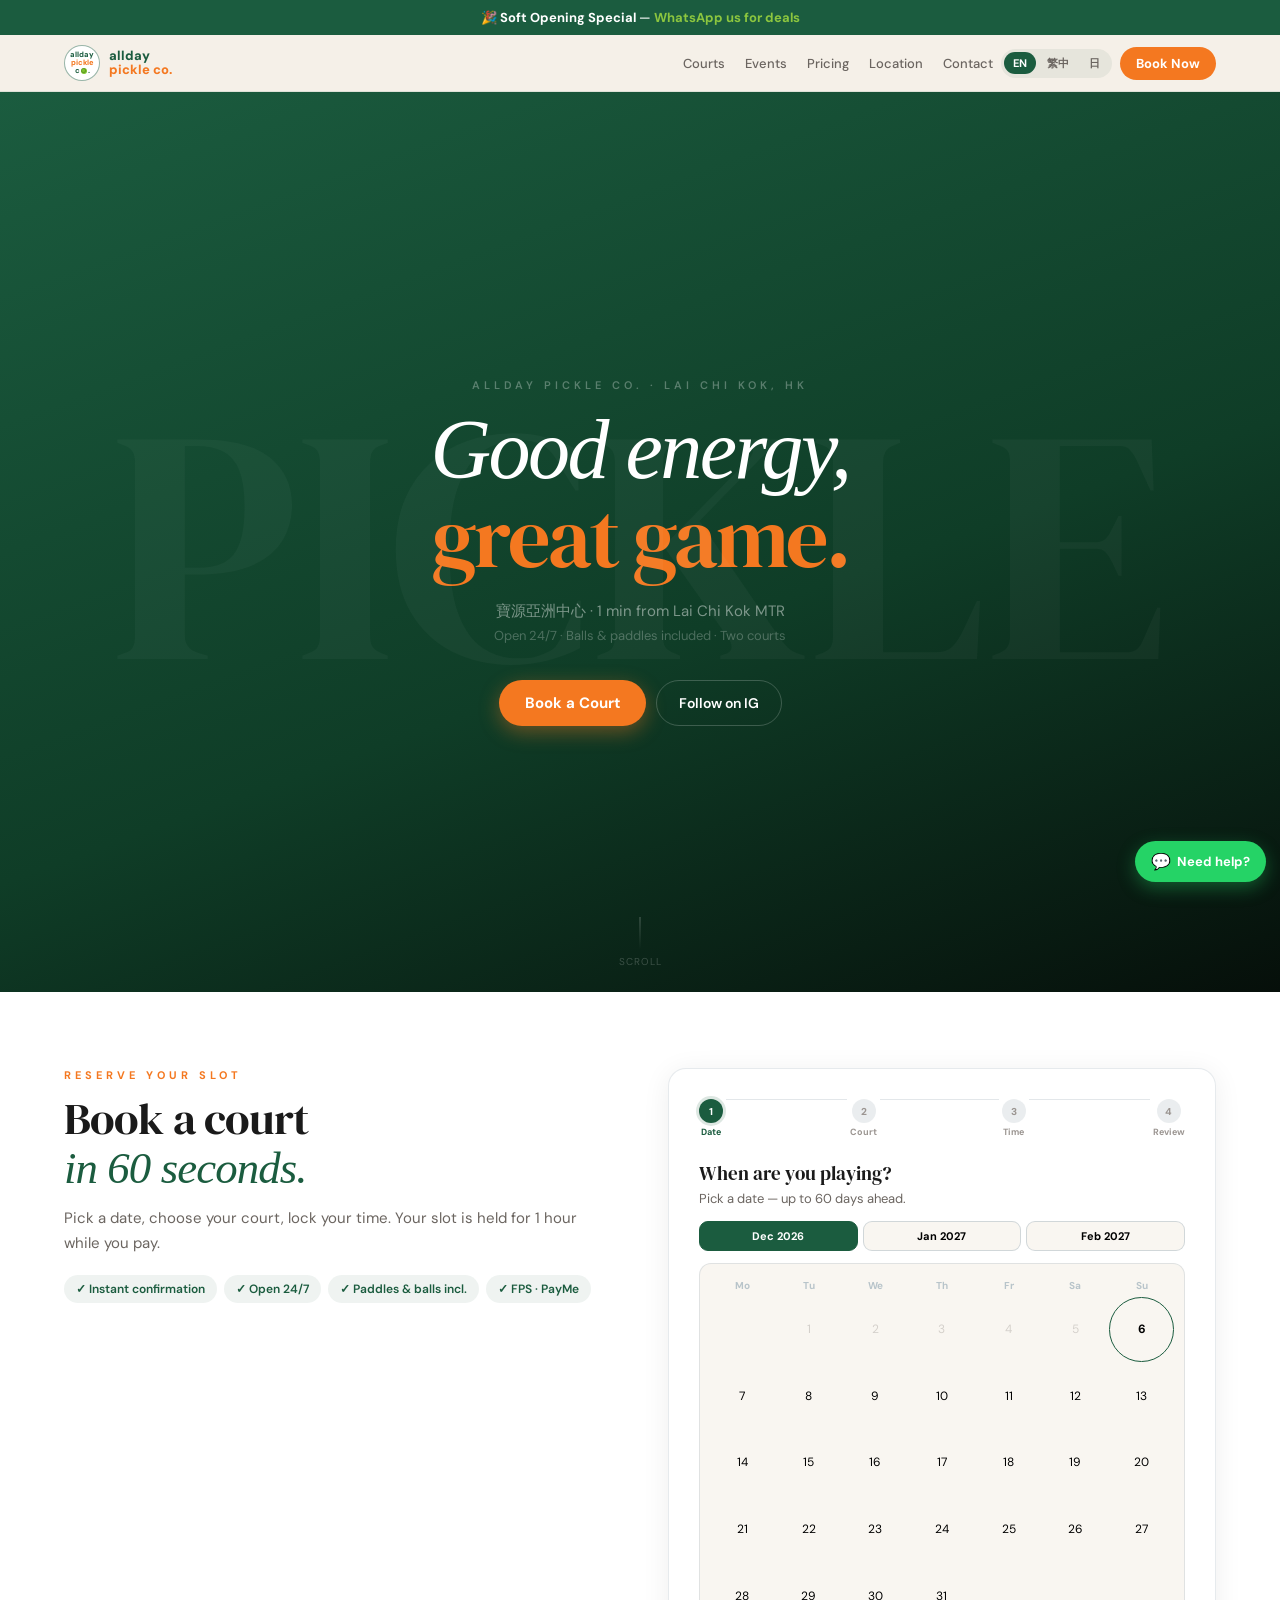
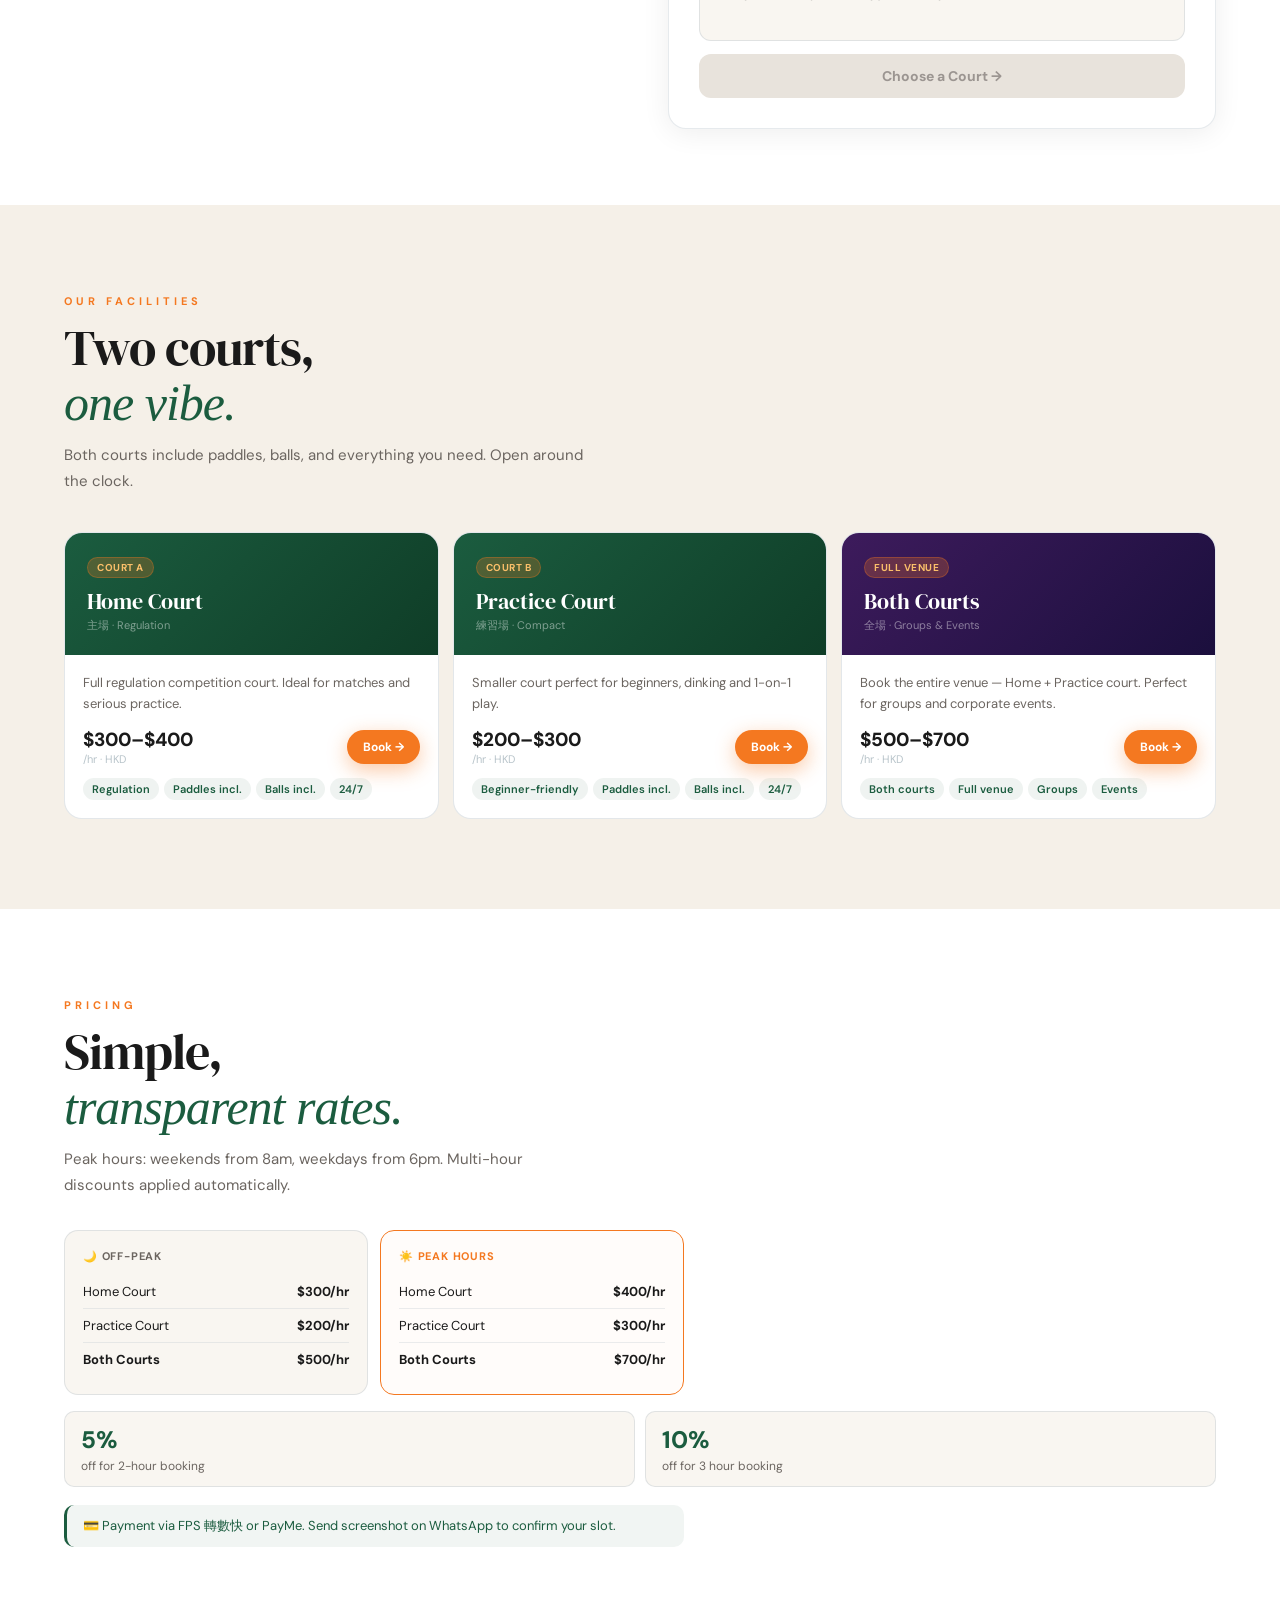
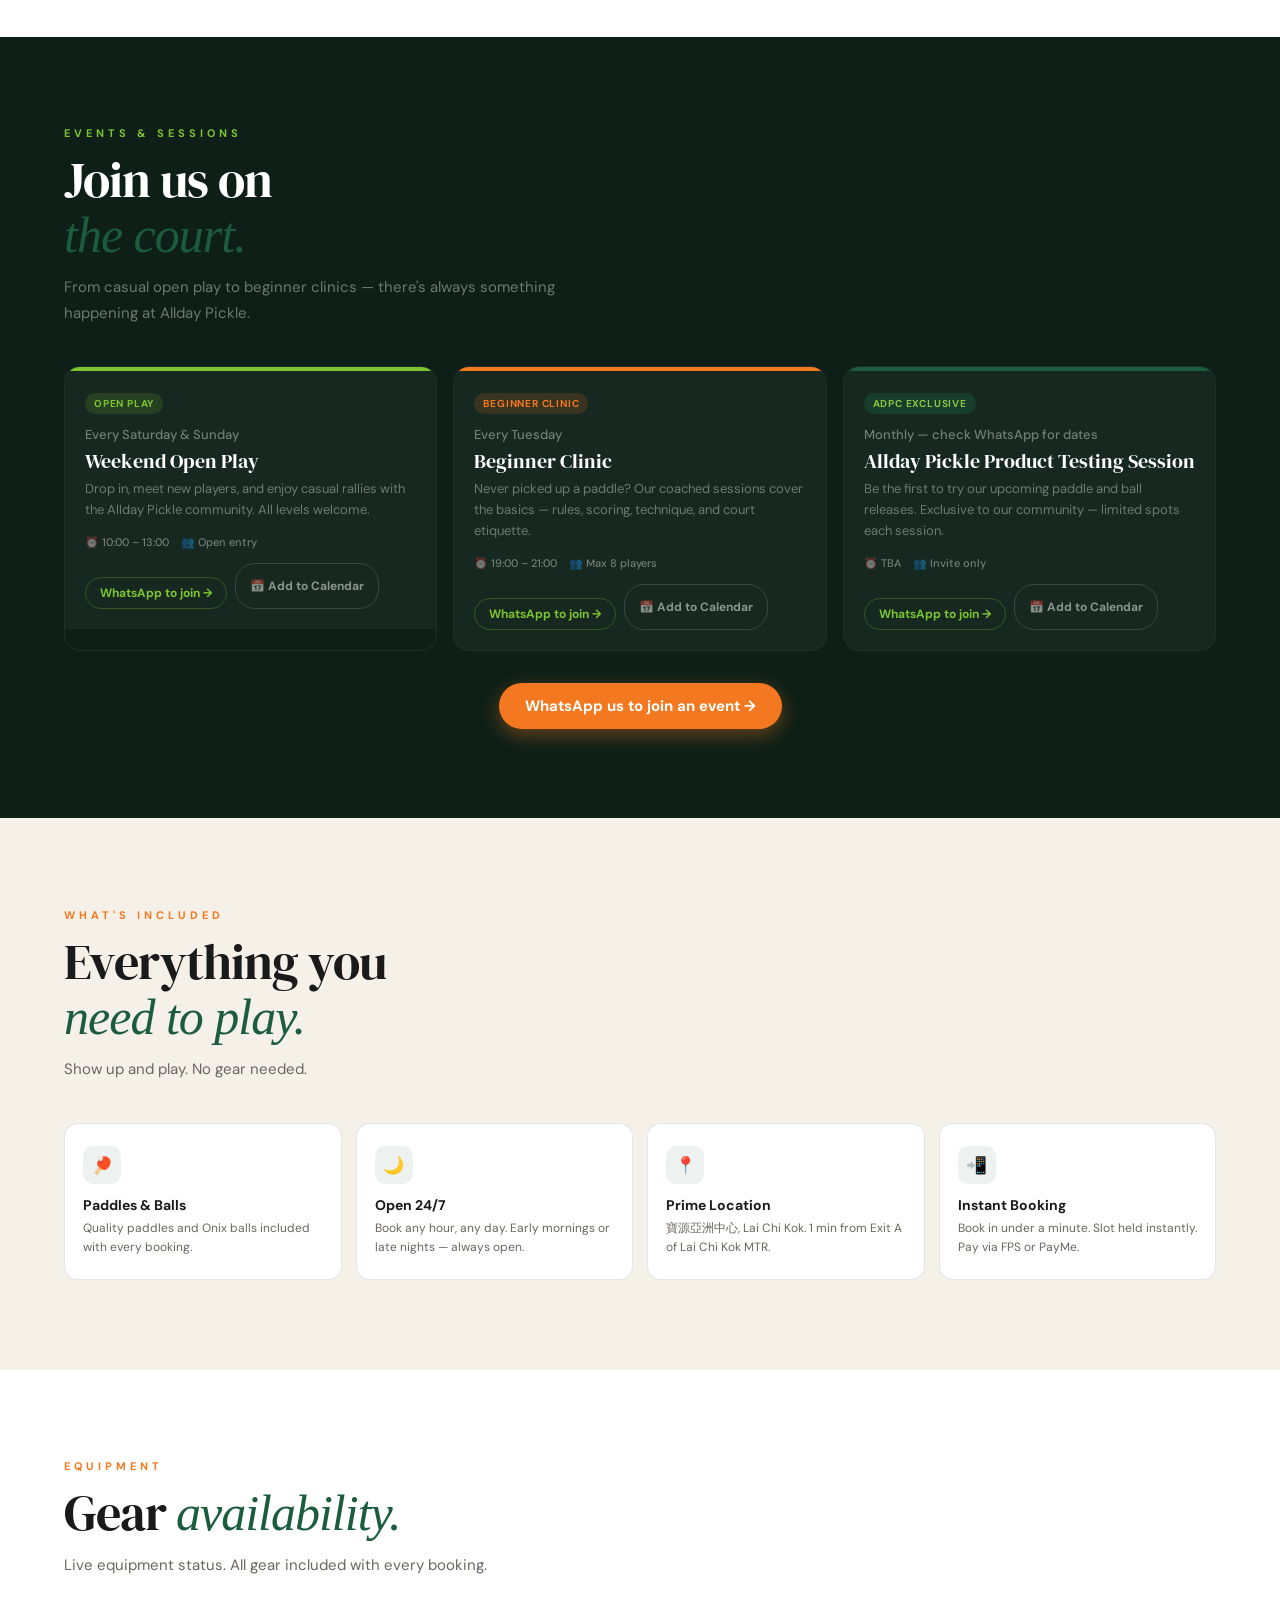
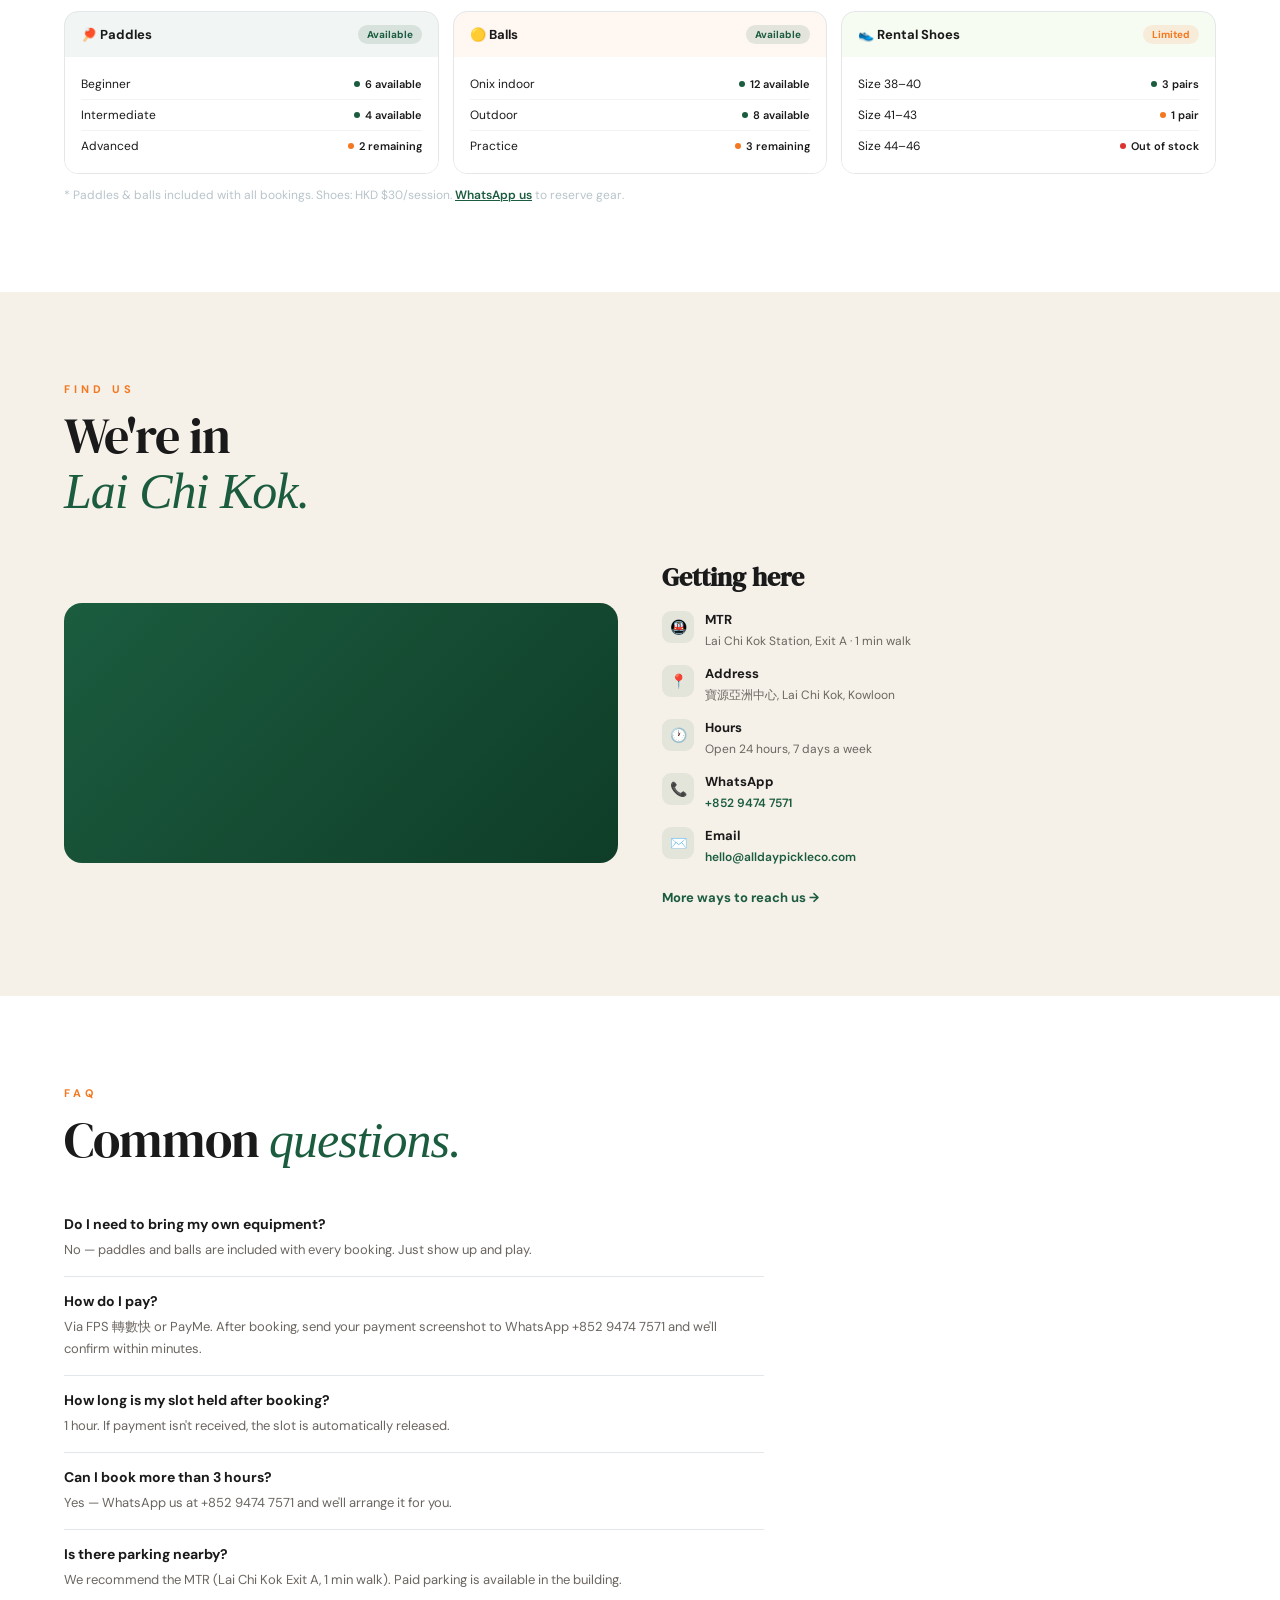
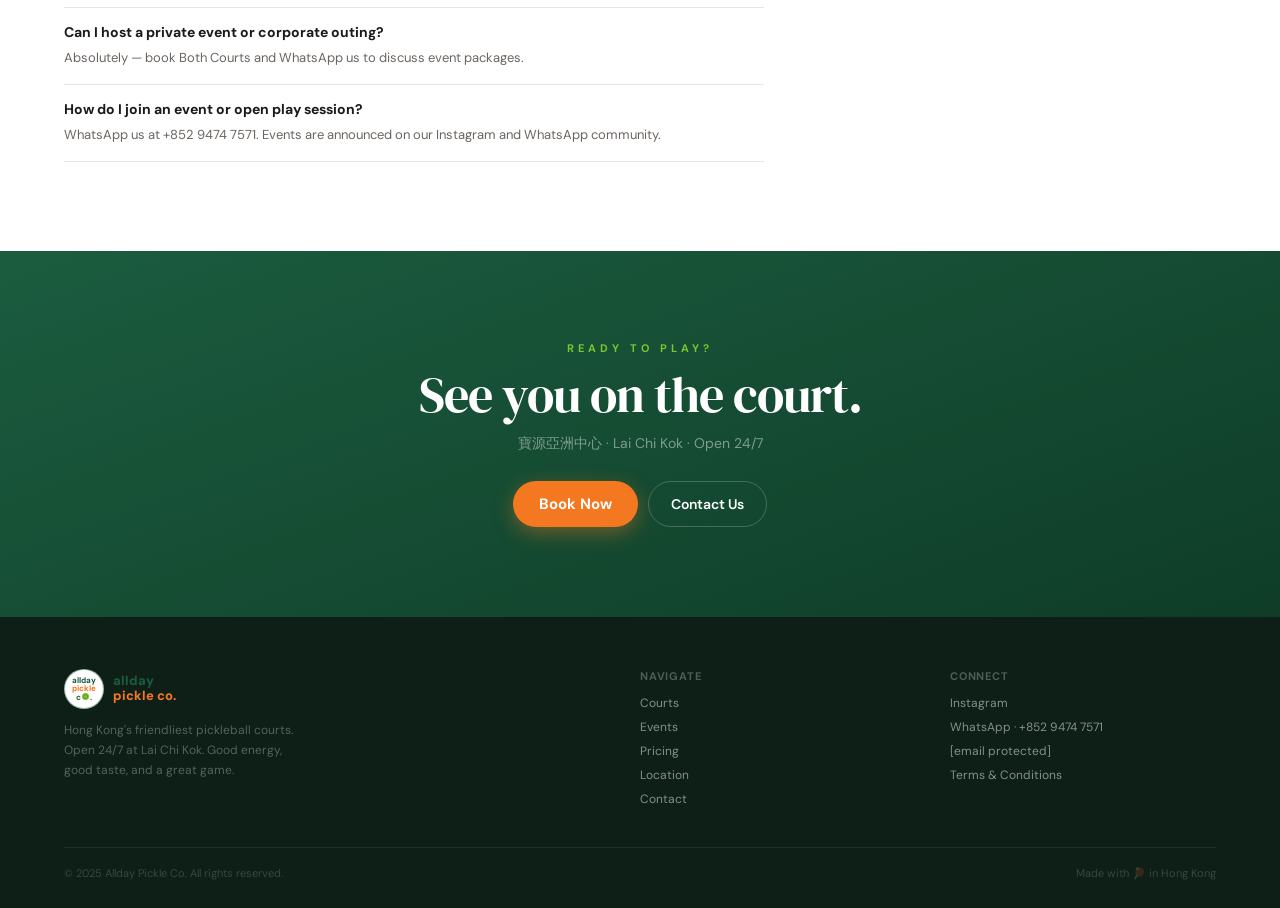
==== commit b15badd6: "Add files via upload" ====
--- a/index.html
+++ b/index.html
@@ -308,9 +308,9 @@
         <a href="contact.html" id="nt-contact"></a>
       </div>
       <div class="lang-sw">
-        <button class="lb on" onclick="setLang('en')">EN</button>
-        <button class="lb" onclick="setLang('zh')">繁中</button>
-        <button class="lb" onclick="setLang('ja')">日</button>
+        <button class="lb on" data-lang="en" onclick="setLang('en')">EN</button>
+        <button class="lb" data-lang="zh" onclick="setLang('zh')">繁中</button>
+        <button class="lb" data-lang="ja" onclick="setLang('ja')">日</button>
       </div>
       <a href="#booking" class="nav-cta" id="nt-book"></a>
     </div>
@@ -323,9 +323,9 @@
     <a href="#location" onclick="toggleMenu()" id="nm-location"></a>
     <a href="contact.html" id="nm-contact"></a>
     <div class="mob-lang">
-      <button class="on" onclick="setLang('en');toggleMenu()">English</button>
-      <button onclick="setLang('zh');toggleMenu()">繁體中文</button>
-      <button onclick="setLang('ja');toggleMenu()">日本語</button>
+      <button class="on" data-lang="en" onclick="setLang('en');toggleMenu()">English</button>
+      <button data-lang="zh" onclick="setLang('zh');toggleMenu()">繁體中文</button>
+      <button data-lang="ja" onclick="setLang('ja');toggleMenu()">日本語</button>
     </div>
     <a href="#booking" class="mob-book" onclick="toggleMenu()" id="nm-book"></a>
   </div>
@@ -564,14 +564,14 @@
   'sd-p':'Peak hours: weekends from 8am, weekdays from 6pm. Multi-hour discounts applied automatically.',
   'pt-op':'🌙 Off-Peak','pt-pk':'☀️ Peak Hours',
   rows:[['Home Court','$300/hr','$400/hr'],['Practice Court','$200/hr','$300/hr'],['Both Courts','$500/hr','$700/hr']],
-  'd2h':'off for 2-hour booking','d3h':'off for 3–4 hour booking',
+  'd2h':'off for 2-hour booking','d3h':'off for 3 hour booking',
   pnote:'💳 Payment via FPS 轉數快 or PayMe. Send screenshot on WhatsApp to confirm your slot.',
   'sl-ev':'Events & Sessions','st-ev':'Join us on<br/><em>the court.</em>',
   'sd-ev':'From casual open play to beginner clinics — there\'s always something happening at Allday Pickle.',
   events:[
-    {type:'open',typeLabel:'Open Play',stripe:'#7DC52E',date:'Every Saturday & Sunday',title:'Weekend Open Play',desc:'Drop in, meet new players, and enjoy casual rallies with the Allday Pickle community. All levels welcome.',time:'10:00 – 13:00',spots:'Open entry',wa:true},
-    {type:'clinic',typeLabel:'Beginner Clinic',stripe:'#F47820',date:'Every Tuesday',title:'Beginner Clinic',desc:'Never picked up a paddle? Our coached sessions cover the basics — rules, scoring, technique, and court etiquette.',time:'19:00 – 21:00',spots:'Max 8 players',wa:true},
-    {type:'product',typeLabel:'ADPC Exclusive',stripe:'#1B5C3F',date:'Monthly — check WhatsApp for dates',title:'Allday Pickle Product Testing Session',desc:'Be the first to try our upcoming paddle and ball releases. Exclusive to our community — limited spots each session.',time:'TBA',spots:'Invite only',wa:true}
+    {type:'open',typeLabel:'Open Play',stripe:'#7DC52E',date:'Every Saturday & Sunday',title:'Weekend Open Play',desc:'Drop in, meet new players, and enjoy casual rallies with the Allday Pickle community. All levels welcome.',time:'10:00 – 13:00',spots:'Open entry',wa:true,calUrl:'https://calendar.google.com/calendar/render?action=TEMPLATE&text=Weekend+Open+Play+%40+Allday+Pickle+Co.&details=Drop+in+and+play+at+Allday+Pickle+Co.,+%E5%AF%B6%E6%BA%90%E4%BA%9E%E6%B4%B2%E4%B8%AD%E5%BF%83,+Lai+Chi+Kok&location=%E5%AF%B6%E6%BA%90%E4%BA%9E%E6%B4%B2%E4%B8%AD%E5%BF%83,+Lai+Chi+Kok,+Kowloon&recur=RRULE:FREQ%3DWEEKLY;BYDAY%3DSA,SU'},
+    {type:'clinic',typeLabel:'Beginner Clinic',stripe:'#F47820',date:'Every Tuesday',title:'Beginner Clinic',desc:'Never picked up a paddle? Our coached sessions cover the basics — rules, scoring, technique, and court etiquette.',time:'19:00 – 21:00',spots:'Max 8 players',wa:true,calUrl:'https://calendar.google.com/calendar/render?action=TEMPLATE&text=Beginner+Clinic+%40+Allday+Pickle+Co.&details=Beginner+pickleball+clinic+at+Allday+Pickle+Co.&location=%E5%AF%B6%E6%BA%90%E4%BA%9E%E6%B4%B2%E4%B8%AD%E5%BF%83,+Lai+Chi+Kok,+Kowloon&recur=RRULE:FREQ%3DWEEKLY;BYDAY%3DTU'},
+    {type:'product',typeLabel:'ADPC Exclusive',stripe:'#1B5C3F',date:'Monthly — check WhatsApp for dates',title:'Allday Pickle Product Testing Session',desc:'Be the first to try our upcoming paddle and ball releases. Exclusive to our community — limited spots each session.',time:'TBA',spots:'Invite only',wa:true,calUrl:''}
   ],
   'ev-cta':'WhatsApp us to join an event →',
   'sl-am':'What\'s Included','st-am':'Everything you<br/><em>need to play.</em>','sd-am':'Show up and play. No gear needed.',
@@ -614,7 +614,7 @@
     {q:'Do I need to bring my own equipment?',a:'No — paddles and balls are included with every booking. Just show up and play.'},
     {q:'How do I pay?',a:'Via FPS 轉數快 or PayMe. After booking, send your payment screenshot to WhatsApp +852 9474 7571 and we\'ll confirm within minutes.'},
     {q:'How long is my slot held after booking?',a:'1 hour. If payment isn\'t received, the slot is automatically released.'},
-    {q:'Can I book more than 4 hours?',a:'Yes — WhatsApp us at +852 9474 7571 and we\'ll arrange it manually.'},
+    {q:'Can I book more than 3 hours?',a:'Yes — WhatsApp us at +852 9474 7571 and we\'ll arrange it for you.'},
     {q:'Is there parking nearby?',a:'We recommend the MTR (Lai Chi Kok Exit A, 1 min walk). Paid parking is available in the building.'},
     {q:'Can I host a private event or corporate outing?',a:'Absolutely — book Both Courts and WhatsApp us to discuss event packages.'},
     {q:'How do I join an event or open play session?',a:'WhatsApp us at +852 9474 7571. Events are announced on our Instagram and WhatsApp community.'}
@@ -652,7 +652,7 @@
   'sd-p':'繁忙時段：週末早上8時起，平日下午6時起。預約多小時自動享有折扣。',
   'pt-op':'🌙 非繁忙時段','pt-pk':'☀️ 繁忙時段',
   rows:[['主場','$300/小時','$400/小時'],['練習場','$200/小時','$300/小時'],['全場','$500/小時','$700/小時']],
-  'd2h':'預約2小時折扣','d3h':'預約3至4小時折扣',
+  'd2h':'預約2小時折扣','d3h':'預約3小時折扣',
   pnote:'💳 可使用 FPS 轉數快 或 PayMe 付款。付款後請於 WhatsApp 傳送收款截圖以確認預約。',
   'sl-ev':'活動及課程','st-ev':'加入我們，<br/><em>一起打波。</em>',
   'sd-ev':'由輕鬆的開放練習到初學者課程——Allday Pickle 總有精彩活動等你參與。',
@@ -702,7 +702,7 @@
     {q:'需要自備裝備嗎？',a:'不需要。每次預約均包含球拍及匹克球，直接來打波就好。'},
     {q:'如何付款？',a:'可使用FPS轉數快或PayMe。付款後請透過WhatsApp（+852 9474 7571）傳送截圖，我們將於數分鐘內確認。'},
     {q:'時段可以保留多久？',a:'保留1小時。若未於此時間內收到付款，時段將自動釋放。'},
-    {q:'可以預約超過4小時嗎？',a:'可以，請直接WhatsApp我們（+852 9474 7571）安排。'},
+    {q:'可以預約超過3小時嗎？',a:'可以，請直接WhatsApp我們（+852 9474 7571）安排。'},
     {q:'附近有停車場嗎？',a:'建議乘搭港鐵（荔枝角站A出口，步行約1分鐘）。大廈內設有收費停車場。'},
     {q:'可以舉辦私人活動嗎？',a:'可以，預約全場並WhatsApp我們了解活動套餐詳情。'},
     {q:'如何報名參加活動？',a:'WhatsApp我們（+852 9474 7571）即可。活動詳情亦會在Instagram及WhatsApp社群公布。'}
@@ -740,7 +740,7 @@
   'sd-p':'ピーク時間：週末は8時以降、平日は18時以降。複数時間割引は自動適用されます。',
   'pt-op':'🌙 オフピーク','pt-pk':'☀️ ピーク時間',
   rows:[['ホームコート','$300/時間','$400/時間'],['練習コート','$200/時間','$300/時間'],['両コート','$500/時間','$700/時間']],
-  'd2h':'2時間予約で割引','d3h':'3〜4時間予約で割引',
+  'd2h':'2時間予約で割引','d3h':'3時間予約で割引',
   pnote:'💳 FPS轉數快またはPayMeでお支払いください。支払い後、WhatsAppにスクリーンショットをお送りください。',
   'sl-ev':'イベント＆セッション','st-ev':'コートで<br/><em>一緒に楽しもう。</em>',
   'sd-ev':'気軽なオープンプレイから初心者クリニックまで — Allday Pickleでは常に何かが開催されています。',
@@ -790,7 +790,7 @@
     {q:'用具を持参する必要がありますか？',a:'不要です。パドルとボールは全予約に含まれています。手ぶらでお越しください。'},
     {q:'支払い方法は？',a:'FPS轉數快またはPayMeでお支払いください。支払い後にWhatsApp（+852 9474 7571）でスクリーンショットをお送りください。'},
     {q:'スロットはどのくらい確保されますか？',a:'1時間です。この時間内にお支払いがない場合、スロットは自動的に解放されます。'},
-    {q:'4時間以上の予約は可能ですか？',a:'はい。WhatsApp（+852 9474 7571）で直接ご連絡ください。'},
+    {q:'3時間以上の予約は可能ですか？',a:'はい。WhatsApp（+852 9474 7571）で直接ご連絡ください。'},
     {q:'近くに駐車場はありますか？',a:'MTRをお勧めします（荔枝角駅出口A、徒歩約1分）。建物内に有料駐車場があります。'},
     {q:'プライベートイベントの開催は可能ですか？',a:'はい。両コートをご予約の上、WhatsAppでお問い合わせください。'},
     {q:'イベントに参加するにはどうすればいいですか？',a:'WhatsApp（+852 9474 7571）でご連絡ください。イベント情報はInstagramとWhatsAppコミュニティでもお知らせします。'}
@@ -813,26 +813,36 @@
 
 function setLang(l){
   lang=l;
-  // Update active state on all lang buttons immediately
-  document.querySelectorAll('.lb').forEach(b=>b.classList.toggle('on',
-    (b.textContent==='EN'&&l==='en')||(b.textContent==='繁中'&&l==='zh')||(b.textContent==='日'&&l==='ja')));
-  document.querySelectorAll('.mob-lang button').forEach(b=>b.classList.toggle('on',
-    (b.textContent==='English'&&l==='en')||(b.textContent==='繁體中文'&&l==='zh')||(b.textContent==='日本語'&&l==='ja')));
+  // Use data-lang attribute for reliable matching
+  document.querySelectorAll('[data-lang]').forEach(b=>{
+    b.classList.toggle('on', b.getAttribute('data-lang')===l);
+  });
   selCourt=null;startH=null;dur=1;step=1;tabIdx=0;
-  // Show brief flash to indicate page is updating
-  const flash=document.createElement('div');
-  flash.style.cssText='position:fixed;inset:0;background:rgba(27,92,63,.15);z-index:9998;pointer-events:none;transition:opacity .3s';
-  document.body.appendChild(flash);
-  setTimeout(()=>{flash.style.opacity='0';setTimeout(()=>flash.remove(),300);},200);
-  renderAll();
-}
-
-function set(id,html,inner=false){const e=document.getElementById(id);if(e){inner?e.innerHTML=html:e.textContent=html}}
+  // Show language refresh overlay
+  const overlay=document.createElement('div');
+  overlay.style.cssText='position:fixed;inset:0;background:rgba(13,31,23,.7);z-index:9998;display:flex;align-items:center;justify-content:center;transition:opacity .4s';
+  overlay.innerHTML='<div style="text-align:center"><div style="width:36px;height:36px;border:3px solid rgba(255,255,255,.2);border-top-color:#1B5C3F;border-radius:50%;animation:spin .8s linear infinite;margin:0 auto 12px"></div><div style="font-size:12px;color:rgba(255,255,255,.5);letter-spacing:2px;text-transform:uppercase">Updating...</div></div>';
+  document.body.appendChild(overlay);
+  // Add spin keyframe if not present
+  if(!document.getElementById('spin-style')){
+    const s=document.createElement('style');
+    s.id='spin-style';
+    s.textContent='@keyframes spin{to{transform:rotate(360deg)}}';
+    document.head.appendChild(s);
+  }
+  setTimeout(()=>{
+    renderAll();
+    overlay.style.opacity='0';
+    setTimeout(()=>overlay.remove(),400);
+  },400);
+}
+
+function set(id,html,inner=false){try{const e=document.getElementById(id);if(e){inner?e.innerHTML=html:e.textContent=html}}catch(err){}}
 
 function renderAll(){
   const l=L();
-  document.getElementById('ldr-tag').textContent=l.ldrTag;
-  document.getElementById('t-banner').innerHTML=l.banner;
+  const ldrTag=document.getElementById('ldr-tag');if(ldrTag)ldrTag.textContent=l.ldrTag;
+  const tBanner=document.getElementById('t-banner');if(tBanner)tBanner.innerHTML=l.banner;
   const navIds=['nt-courts','nt-events','nt-pricing','nt-location','nt-contact','nt-book'];
   const mobIds=['nm-courts','nm-events','nm-pricing','nm-location','nm-contact','nm-book'];
   l.nav.forEach((v,i)=>{set(navIds[i],v);set(mobIds[i],v)});
@@ -1124,4 +1134,21 @@
   renderStepBar();
 }
 
-function toggleMenu(){document.getElementById('mobMenu').c
+function toggleMenu(){document.getElementById('mobMenu').classList.toggle('open')}
+
+document.addEventListener('DOMContentLoaded',()=>{
+  renderAll();
+});
+
+window.addEventListener('load',()=>{
+  setTimeout(()=>{
+    const el=document.getElementById('loader');
+    if(el){
+      el.classList.add('hide');
+      setTimeout(()=>{el.remove();window.scrollTo({top:0,behavior:'instant'});},800);
+    }
+  },1600);
+});
+</script>
+</body>
+</html>
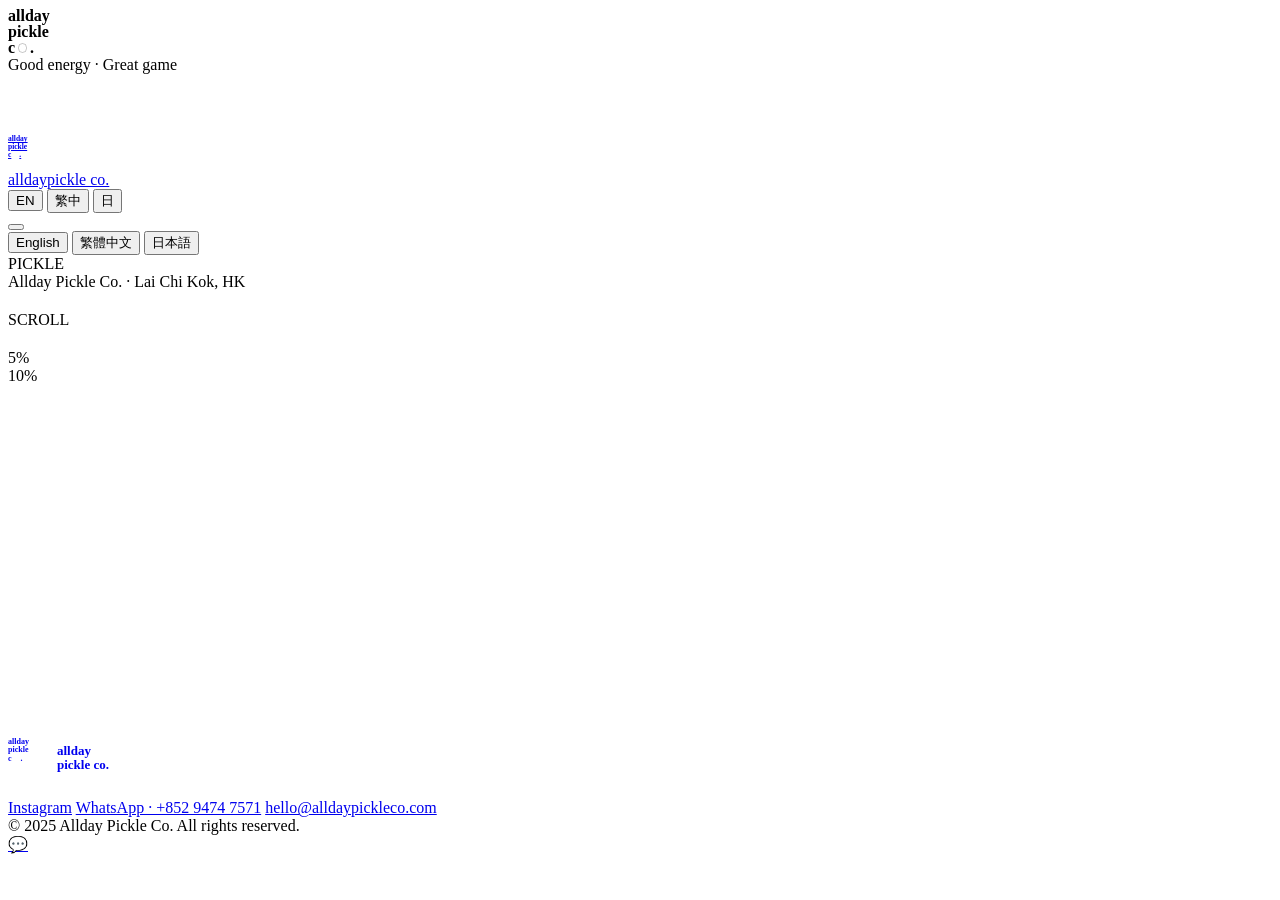
==== commit b6013ed6: "Update index.html Split 1" ====
--- a/index.html
+++ b/index.html
@@ -10,256 +10,8 @@
 <title>Allday Pickle Co. | Pickleball Courts Hong Kong</title>
 <link rel="preconnect" href="https://fonts.googleapis.com"/>
 <link href="https://fonts.googleapis.com/css2?family=DM+Serif+Display:ital@0;1&family=DM+Sans:wght@400;500;600;700;800&display=swap" rel="stylesheet"/>
-<style>
-*{margin:0;padding:0;box-sizing:border-box}
-:root{
-  --g:#1B5C3F;--g2:#0F3D27;--o:#F47820;--lime:#7DC52E;
-  --wa:#25D366;--cream:#F5F0E8;--dark:#0D1F17;
-  --silver:#B8C4CA;--text:#1A1A1A;--muted:#6B6560;--light:#F9F6F1;
-}
-html{scroll-behavior:smooth}
-body{font-family:'DM Sans',sans-serif;background:var(--cream);color:var(--text);overflow-x:hidden}
-
-/* ── LOADER ── */
-#loader{position:fixed;inset:0;background:var(--dark);display:flex;flex-direction:column;align-items:center;justify-content:center;z-index:9999;transition:opacity .7s}
-#loader.hide{opacity:0;pointer-events:none}
-.ldr-wrap{display:flex;flex-direction:column;align-items:center;margin-bottom:32px;opacity:0;transform:translateY(14px);animation:fup .55s .1s forwards}
-.ldr-circle{width:100px;height:100px;border-radius:50%;border:2px solid rgba(27,92,63,.55);background:white;display:flex;flex-direction:column;align-items:center;justify-content:center;margin-bottom:18px}
-.ldr-tag{font-size:11px;letter-spacing:3px;text-transform:uppercase;color:rgba(255,255,255,.28);font-weight:600}
-.ldr-bar{width:130px;height:2px;background:rgba(255,255,255,.08);border-radius:2px;overflow:hidden;margin-top:20px}
-.ldr-fill{height:100%;background:linear-gradient(90deg,var(--g),var(--lime),var(--o));animation:fill 1.5s ease forwards}
-@keyframes fup{to{opacity:1;transform:translateY(0)}}
-@keyframes fill{0%{width:0}100%{width:100%}}
-
-/* ── LOGO PARTS ── */
-.logo-circle{border-radius:50%;border:1.5px solid rgba(27,92,63,.45);background:white;display:flex;flex-direction:column;align-items:center;justify-content:center;flex-shrink:0}
-.logo-ball{background:var(--lime);border-radius:50%;position:relative;display:inline-flex}
-.logo-ball::after{content:'';position:absolute;inset:15%;border-radius:50%;border:1.5px solid rgba(0,0,0,.22)}
-
-/* ── NAV ── */
-nav{position:sticky;top:0;z-index:100;background:rgba(245,240,232,.95);backdrop-filter:blur(14px);border-bottom:1px solid rgba(27,92,63,.1)}
-.nav-inner{display:flex;align-items:center;justify-content:space-between;height:56px;max-width:1280px;margin:0 auto;padding:0 5vw}
-.nav-logo{display:flex;align-items:center;gap:9px;text-decoration:none}
-.nav-wm{display:flex;flex-direction:column;line-height:1.1}
-.nav-wm span:first-child{font-size:13px;font-weight:800;color:var(--g)}
-.nav-wm span:last-child{font-size:13px;font-weight:800;color:var(--o)}
-.nav-right{display:flex;align-items:center;gap:8px}
-.nav-links{display:flex;align-items:center;gap:20px}
-.nav-links a{text-decoration:none;color:var(--muted);font-size:13px;font-weight:500;transition:.2s;white-space:nowrap}
-.nav-links a:hover{color:var(--g)}
-.lang-sw{display:flex;align-items:center;gap:2px;background:rgba(27,92,63,.07);border-radius:20px;padding:3px}
-.lb{background:none;border:none;color:var(--muted);padding:4px 9px;border-radius:16px;font-size:11px;font-weight:700;cursor:pointer;transition:.15s;font-family:inherit}
-.lb.on{background:var(--g);color:white}
-.nav-cta{background:var(--o);color:white;padding:8px 16px;border-radius:22px;font-weight:700;font-size:13px;text-decoration:none;transition:.2s;white-space:nowrap}
-.nav-cta:hover{background:#d96b0d}
-.hbg{display:none;flex-direction:column;gap:4px;background:none;border:none;cursor:pointer;padding:4px}
-.hbg span{width:20px;height:2px;background:var(--text);border-radius:2px;display:block}
-.mob-menu{display:none;position:absolute;top:56px;left:0;right:0;background:rgba(245,240,232,.98);backdrop-filter:blur(16px);border-bottom:1px solid rgba(27,92,63,.1);padding:12px 5vw 18px;flex-direction:column;z-index:99}
-.mob-menu.open{display:flex}
-.mob-menu a{text-decoration:none;color:var(--text);font-size:15px;font-weight:500;padding:11px 0;border-bottom:1px solid rgba(184,196,202,.25)}
-.mob-lang{display:flex;gap:6px;padding:14px 0 6px}
-.mob-lang button{flex:1;padding:9px;border-radius:10px;border:1.5px solid rgba(184,196,202,.5);background:white;font-size:13px;font-weight:700;cursor:pointer;font-family:inherit;color:var(--muted)}
-.mob-lang button.on{background:var(--g);color:white;border-color:var(--g)}
-.mob-book{margin-top:10px;background:var(--o);color:white;padding:13px;border-radius:14px;text-align:center;font-weight:700;font-size:15px;font-family:inherit;cursor:pointer;text-decoration:none;display:block}
-
-/* ── BANNER ── */
-.banner{background:var(--g);color:white;text-align:center;padding:9px 16px;font-size:clamp(11px,2vw,13px);font-weight:500}
-.banner a{color:#8CC63F;font-weight:700;text-decoration:none}
-
-/* ── HERO ── */
-.hero{min-height:100svh;background:linear-gradient(160deg,var(--g) 0%,var(--g2) 58%,#060f0a 100%);display:flex;flex-direction:column;justify-content:center;align-items:center;text-align:center;padding:80px 24px 60px;position:relative;overflow:hidden}
-.hero-bg{position:absolute;font-family:'DM Serif Display',serif;font-size:clamp(90px,26vw,400px);font-weight:400;color:rgba(255,255,255,.03);top:50%;left:50%;transform:translate(-50%,-50%);white-space:nowrap;pointer-events:none}
-.hero-eye{font-size:11px;letter-spacing:4px;color:rgba(255,255,255,.3);text-transform:uppercase;font-weight:600;margin-bottom:14px}
-.hero h1{font-family:'DM Serif Display',serif;font-size:clamp(34px,7vw,84px);font-weight:400;color:white;line-height:1.05;letter-spacing:-.03em;margin-bottom:18px;font-style:italic}
-.hero h1 em{font-style:normal;color:var(--o)}
-.hero-sub{font-size:clamp(13px,1.8vw,15px);color:rgba(255,255,255,.45);margin-bottom:6px}
-.hero-det{font-size:clamp(11px,1.4vw,13px);color:rgba(255,255,255,.25);margin-bottom:36px}
-.hero-btns{display:flex;gap:10px;flex-wrap:wrap;justify-content:center}
-.btn-p{background:var(--o);color:white;padding:13px 26px;border-radius:30px;border:none;font-size:clamp(13px,1.8vw,15px);font-weight:700;cursor:pointer;text-decoration:none;transition:.2s;box-shadow:0 6px 20px rgba(244,120,32,.4);font-family:inherit;white-space:nowrap;display:inline-block}
-.btn-p:hover{transform:translateY(-2px);background:#d96b0d}
-.btn-o{color:white;padding:13px 22px;border-radius:30px;border:1.5px solid rgba(255,255,255,.2);font-size:clamp(13px,1.8vw,14px);font-weight:600;text-decoration:none;font-family:inherit;white-space:nowrap;background:transparent;cursor:pointer;display:inline-block}
-.btn-o:hover{background:rgba(255,255,255,.08)}
-.hero-scroll{position:absolute;bottom:24px;left:50%;transform:translateX(-50%);color:rgba(255,255,255,.2);font-size:10px;display:flex;flex-direction:column;align-items:center;gap:6px;letter-spacing:1px}
-.scroll-line{width:1px;height:32px;background:linear-gradient(to bottom,rgba(255,255,255,.3),transparent);animation:scrollAnim 2s ease-in-out infinite}
-@keyframes scrollAnim{0%,100%{opacity:.3}50%{opacity:1}}
-
-/* ── SECTION BASE ── */
-section{padding:clamp(52px,7vw,92px) 5vw}
-.si{max-width:1280px;margin:0 auto}
-.sl{font-size:11px;letter-spacing:4px;text-transform:uppercase;font-weight:700;color:var(--o);margin-bottom:12px}
-.st{font-family:'DM Serif Display',serif;font-size:clamp(26px,4vw,50px);font-weight:400;line-height:1.1;letter-spacing:-.02em;color:var(--text);margin-bottom:12px}
-.st em{font-style:italic;color:var(--g)}
-.sd{font-size:clamp(13px,1.6vw,15px);color:var(--muted);line-height:1.7;max-width:520px}
-
-/* ── BOOKING TOP ── */
-.bk-top{background:white;padding:clamp(44px,6vw,76px) 5vw}
-.bk-inner{max-width:1280px;margin:0 auto;display:grid;grid-template-columns:1fr 1fr;gap:56px;align-items:start}
-.bk-left h2{font-family:'DM Serif Display',serif;font-size:clamp(26px,3.5vw,46px);font-weight:400;line-height:1.1;letter-spacing:-.02em;margin-bottom:12px}
-.bk-left h2 em{font-style:italic;color:var(--g)}
-.bk-left p{font-size:clamp(13px,1.5vw,15px);color:var(--muted);line-height:1.7;margin-bottom:18px}
-.trust-pills{display:flex;flex-wrap:wrap;gap:7px}
-.tp{display:flex;align-items:center;gap:5px;background:rgba(27,92,63,.07);border-radius:20px;padding:6px 12px;font-size:12px;font-weight:600;color:var(--g)}
-.bk-widget{background:white;border-radius:18px;border:1px solid rgba(184,196,202,.35);padding:clamp(20px,4vw,30px);box-shadow:0 4px 28px rgba(0,0,0,.07)}
-
-/* ── COURTS ── */
-.courts-sec{background:var(--cream)}
-.courts-grid{display:grid;grid-template-columns:repeat(auto-fit,minmax(min(100%,260px),1fr));gap:14px;margin-top:38px}
-.cc{border-radius:18px;overflow:hidden;border:1px solid rgba(184,196,202,.4);transition:.25s;background:white}
-.cc:hover{transform:translateY(-3px);box-shadow:0 12px 36px rgba(27,92,63,.1);border-color:var(--g)}
-.cc-hd{padding:22px;color:white}
-.cc-badge{display:inline-block;background:rgba(244,120,32,.25);color:#FBBF6A;border:1px solid rgba(244,120,32,.3);border-radius:20px;font-size:10px;font-weight:700;padding:3px 9px;letter-spacing:.5px;margin-bottom:8px;text-transform:uppercase}
-.cc-name{font-family:'DM Serif Display',serif;font-size:clamp(18px,2.5vw,22px);font-weight:400;margin-bottom:2px}
-.cc-sub{font-size:11px;color:rgba(255,255,255,.45)}
-.cc-bd{padding:18px}
-.cc-desc{font-size:13px;color:var(--muted);margin-bottom:12px;line-height:1.6}
-.cc-pr{display:flex;justify-content:space-between;align-items:center;flex-wrap:wrap;gap:8px}
-.cc-price{font-size:19px;font-weight:800}
-.cc-plab{font-size:11px;color:var(--silver)}
-.cc-tags{display:flex;flex-wrap:wrap;gap:5px;margin-top:12px}
-.tag{font-size:11px;background:rgba(27,92,63,.07);color:var(--g);border-radius:20px;padding:4px 9px;font-weight:600}
-
-/* ── PRICING ── */
-.pr-sec{background:white}
-.pg{display:grid;grid-template-columns:repeat(auto-fit,minmax(min(100%,240px),1fr));gap:12px;margin-top:32px;max-width:620px}
-.pc{background:var(--light);border-radius:14px;border:1px solid rgba(184,196,202,.4);padding:18px}
-.pc.peak{border-color:var(--o);background:rgba(244,120,32,.02)}
-.pt-label{font-size:11px;font-weight:700;text-transform:uppercase;letter-spacing:.8px;color:var(--muted);margin-bottom:12px}
-.pc.peak .pt-label{color:var(--o)}
-.pr-row{display:flex;justify-content:space-between;padding:8px 0;border-bottom:1px solid rgba(184,196,202,.3);font-size:13px}
-.pr-row:last-child{border-bottom:none;font-weight:700}
-.dg{display:flex;gap:10px;margin-top:16px;flex-wrap:wrap}
-.dc{background:var(--light);border-radius:10px;border:1px solid rgba(184,196,202,.4);padding:12px 16px;flex:1;min-width:110px}
-.dp{font-size:24px;font-weight:800;color:var(--g)}
-.dl{font-size:12px;color:var(--muted);margin-top:3px}
-.pnote{margin-top:18px;background:rgba(27,92,63,.06);border-radius:10px;padding:12px 16px;font-size:13px;color:var(--g);border-left:3px solid var(--g);max-width:620px}
-
-/* ── EVENTS ── */
-.events-sec{background:var(--dark);color:white}
-.events-sec .st{color:white}
-.events-sec .sd{color:rgba(255,255,255,.4)}
-.events-grid{display:grid;grid-template-columns:repeat(auto-fit,minmax(min(100%,280px),1fr));gap:16px;margin-top:40px}
-.ev-card{border-radius:16px;overflow:hidden;border:1px solid rgba(255,255,255,.08);transition:.25s;cursor:default}
-.ev-card:hover{border-color:rgba(255,255,255,.18);transform:translateY(-2px)}
-.ev-stripe{height:4px}
-.ev-body{padding:20px;background:rgba(255,255,255,.04)}
-.ev-type{display:inline-flex;align-items:center;gap:5px;font-size:10px;font-weight:700;letter-spacing:.8px;text-transform:uppercase;padding:4px 9px;border-radius:20px;margin-bottom:12px}
-.ev-type.open{background:rgba(125,197,46,.15);color:var(--lime)}
-.ev-type.clinic{background:rgba(244,120,32,.15);color:#F47820}
-.ev-type.product{background:rgba(27,92,63,.4);color:#8CC63F}
-.ev-date{font-size:13px;color:rgba(255,255,255,.4);margin-bottom:6px;font-weight:500}
-.ev-title{font-family:'DM Serif Display',serif;font-size:20px;font-weight:400;color:white;margin-bottom:6px;line-height:1.2}
-.ev-desc{font-size:13px;color:rgba(255,255,255,.38);line-height:1.6;margin-bottom:14px}
-.ev-meta{display:flex;gap:12px;flex-wrap:wrap}
-.ev-pill{font-size:11px;color:rgba(255,255,255,.4);display:flex;align-items:center;gap:4px;font-weight:500}
-.ev-cta{display:inline-flex;align-items:center;gap:6px;margin-top:14px;font-size:12px;font-weight:700;color:var(--lime);text-decoration:none;border:1px solid rgba(125,197,46,.3);padding:7px 14px;border-radius:20px;transition:.2s}
-.ev-cta:hover{background:rgba(125,197,46,.1)}
-.events-cta{margin-top:32px;text-align:center}
-
-/* ── AMENITIES ── */
-.am-sec{background:var(--cream)}
-.am-grid{display:grid;grid-template-columns:repeat(auto-fit,minmax(min(100%,180px),1fr));gap:14px;margin-top:40px}
-.am-card{background:white;border:1px solid rgba(184,196,202,.4);border-radius:14px;padding:22px 18px;transition:.2s}
-.am-card:hover{transform:translateY(-2px);box-shadow:0 8px 24px rgba(27,92,63,.08)}
-.am-icon{width:38px;height:38px;border-radius:10px;background:rgba(27,92,63,.08);display:flex;align-items:center;justify-content:center;margin-bottom:12px;font-size:17px}
-.am-title{font-size:14px;font-weight:700;margin-bottom:5px;color:var(--text)}
-.am-desc{font-size:12px;color:var(--muted);line-height:1.6}
-
-/* ── INVENTORY ── */
-.inv-sec{background:white}
-.inv-grid{display:grid;grid-template-columns:repeat(auto-fit,minmax(min(100%,240px),1fr));gap:14px;margin-top:32px}
-.inv-card{border:1px solid rgba(184,196,202,.4);border-radius:14px;overflow:hidden}
-.inv-hd{padding:13px 16px;display:flex;justify-content:space-between;align-items:center}
-.inv-hd.pa{background:rgba(27,92,63,.06)}
-.inv-hd.ba{background:rgba(244,120,32,.06)}
-.inv-hd.sh{background:rgba(125,197,46,.06)}
-.inv-ititle{font-weight:700;font-size:13px}
-.inv-badge{font-size:10px;font-weight:700;padding:3px 9px;border-radius:20px}
-.ibg{background:rgba(27,92,63,.12);color:var(--g)}
-.ibo{background:rgba(244,120,32,.12);color:var(--o)}
-.inv-body{padding:12px 16px;background:white}
-.inv-row{display:flex;justify-content:space-between;align-items:center;padding:7px 0;border-bottom:1px solid rgba(184,196,202,.2);font-size:12px}
-.inv-row:last-child{border-bottom:none}
-.inv-st{display:flex;gap:5px;align-items:center;font-size:11px;font-weight:600}
-.dot{width:6px;height:6px;border-radius:50%;display:inline-block;flex-shrink:0}
-.dok{background:var(--g)}.dlw{background:var(--o)}.dout{background:#dc3232}
-
-/* ── LOCATION ── */
-.loc-sec{background:var(--cream)}
-.loc-grid{display:grid;grid-template-columns:1fr 1fr;gap:44px;align-items:center;margin-top:40px}
-.loc-map{background:linear-gradient(135deg,var(--g),var(--g2));border-radius:18px;height:260px;display:flex;align-items:center;justify-content:center;color:white;overflow:hidden;position:relative}
-.loc-map-pin{text-align:center}
-.lrow{display:flex;gap:11px;margin-bottom:15px;align-items:flex-start}
-.li{width:32px;height:32px;border-radius:9px;background:rgba(27,92,63,.08);display:flex;align-items:center;justify-content:center;flex-shrink:0;font-size:14px}
-.lc strong{display:block;font-size:13px;font-weight:700;margin-bottom:1px}
-.lc span{font-size:12px;color:var(--muted)}
-.lc a{color:var(--g);font-weight:600;text-decoration:none}
-
-/* ── FAQ ── */
-.faq-sec{background:white}
-.faq-item{border-bottom:1px solid rgba(184,196,202,.4);padding:15px 0}
-.fq{font-weight:700;font-size:14px;margin-bottom:6px}
-.fa{font-size:13px;color:var(--muted);line-height:1.7}
-
-/* ── CTA ── */
-.cta-sec{background:linear-gradient(160deg,var(--g),var(--g2));text-align:center;padding:clamp(52px,7vw,92px) 5vw}
-.cta-sec .st{color:white}
-
-/* ── FOOTER ── */
-footer{background:var(--dark);color:white;padding:clamp(36px,5vw,52px) 5vw 28px}
-.ft-inner{max-width:1280px;margin:0 auto}
-.ft-top{display:grid;grid-template-columns:2fr 1fr 1fr;gap:44px;margin-bottom:32px}
-.ft-brand p{font-size:12px;color:rgba(255,255,255,.3);line-height:1.7;max-width:240px;margin-top:11px}
-.ft-col h4{font-size:11px;font-weight:700;text-transform:uppercase;letter-spacing:.8px;color:rgba(255,255,255,.28);margin-bottom:12px}
-.ft-col a{display:block;color:rgba(255,255,255,.5);text-decoration:none;font-size:12px;margin-bottom:8px;transition:.2s}
-.ft-col a:hover{color:white}
-.ft-bot{border-top:1px solid rgba(255,255,255,.07);padding-top:18px;display:flex;justify-content:space-between;font-size:11px;color:rgba(255,255,255,.18);flex-wrap:wrap;gap:6px}
-
-/* ── WA FLOAT ── */
-.wa-float{position:fixed;bottom:18px;right:14px;background:var(--wa);color:white;padding:10px 16px;border-radius:30px;text-decoration:none;font-weight:700;font-size:13px;box-shadow:0 6px 18px rgba(37,211,102,.35);z-index:99;transition:.2s;display:flex;align-items:center;gap:6px}
-.wa-float:hover{transform:translateY(-2px)}
-
-/* ── BOOKING WIDGET ── */
-.step-bar{display:flex;align-items:center;margin-bottom:22px}
-.sdot{width:24px;height:24px;border-radius:50%;display:flex;align-items:center;justify-content:center;font-size:10px;font-weight:800;flex-shrink:0;transition:.2s}
-.sdot.done{background:var(--g);color:white}
-.sdot.active{background:var(--g);color:white;box-shadow:0 0 0 3px rgba(27,92,63,.15)}
-.sdot.idle{background:rgba(184,196,202,.3);color:#9B9591}
-.sline{flex:1;height:1px;background:rgba(184,196,202,.4);margin:0 3px;margin-bottom:12px}
-.sline.done{background:var(--g)}
-.cal-grid{display:grid;grid-template-columns:repeat(7,1fr);gap:2px}
-.cal-hdr{text-align:center;font-size:10px;font-weight:700;color:var(--silver);padding:3px}
-.cal-day{aspect-ratio:1;border-radius:50%;border:none;background:transparent;cursor:pointer;font-size:clamp(10px,2vw,12px);transition:.12s;display:flex;align-items:center;justify-content:center;min-width:0;font-family:inherit}
-.cal-day:hover:not(:disabled){background:rgba(27,92,63,.1)}
-.cal-day.sel{background:var(--g);color:white;font-weight:700}
-.cal-day.today{border:1.5px solid var(--g);font-weight:700}
-.cal-day:disabled{color:#D4D0CB;cursor:default}
-.hr-btn{padding:9px 2px;border-radius:8px;border:1.5px solid rgba(200,208,212,.7);background:white;font-size:10px;cursor:pointer;font-family:inherit;transition:.1s;text-align:center}
-.hr-btn.sel{border-color:var(--g);background:var(--g);color:white;font-weight:700}
-.dur-btn{padding:10px 4px;border-radius:9px;border:1.5px solid rgba(200,208,212,.7);background:white;font-size:12px;font-weight:700;cursor:pointer;font-family:inherit;text-align:center;transition:.1s}
-.dur-btn.sel{border-color:var(--g);background:var(--g);color:white}
-.ct-btn{width:100%;padding:12px 14px;border-radius:12px;border:1.5px solid rgba(184,196,202,.6);background:var(--light);cursor:pointer;text-align:left;margin-bottom:8px;transition:.15s;font-family:inherit}
-.ct-btn:hover{border-color:var(--g)}
-.ct-btn.sel{border-color:var(--g);background:rgba(27,92,63,.04);box-shadow:0 0 0 1px rgba(27,92,63,.12)}
-.m-tab{padding:7px 4px;border-radius:9px;border:1.5px solid rgba(184,196,202,.6);background:var(--light);font-size:11px;font-weight:700;cursor:pointer;transition:.15s;font-family:inherit}
-.m-tab.on{background:var(--g);color:white;border-color:var(--g)}
-.bk-btn{width:100%;padding:13px;border-radius:12px;border:none;font-size:14px;font-weight:700;cursor:pointer;font-family:inherit;transition:.2s}
-
-/* ── RESPONSIVE ── */
-@media(max-width:900px){
-  .bk-inner{grid-template-columns:1fr}
-  .loc-grid{grid-template-columns:1fr}
-  .ft-top{grid-template-columns:1fr 1fr}
-}
-@media(max-width:640px){
-  .nav-links,.lang-sw,.nav-cta{display:none}
-  .hbg{display:flex}
-  .ft-top{grid-template-columns:1fr}
-  .hero-btns{flex-direction:column;align-items:center}
-  .btn-p,.btn-o{width:100%;max-width:260px;text-align:center}
-  .wa-txt{display:none}
-  .wa-float{padding:12px;border-radius:50%;width:46px;height:46px;justify-content:center}
-}
-</style>
+<!-- All styles in css/main.css — edit colors and design there -->
+<link rel="stylesheet" href="css/main.css"/>
 </head>
 <body>
 
@@ -278,7 +30,10 @@
     <div class="ldr-tag" id="ldr-tag">Good energy · Great game</div>
   </div>
   <div class="ldr-bar"><div class="ldr-fill"></div></div>
-  <div style="margin-top:24px;font-size:11px;color:rgba(255,255,255,.2);text-align:center;line-height:1.7">Having trouble loading?<br/><a href="https://wa.me/85294747571" style="color:rgba(255,255,255,.35);text-decoration:none;font-weight:600">WhatsApp us at +852 9474 7571</a></div>
+  <div style="margin-top:24px;font-size:11px;color:rgba(255,255,255,.2);text-align:center;line-height:1.7">
+    Having trouble loading?<br/>
+    <a href="https://wa.me/85294747571" style="color:rgba(255,255,255,.35);text-decoration:none;font-weight:600">WhatsApp us at +852 9474 7571</a>
+  </div>
 </div>
 
 <!-- BANNER -->
@@ -301,31 +56,31 @@
     </a>
     <div class="nav-right">
       <div class="nav-links">
-        <a href="#courts" id="nt-courts"></a>
-        <a href="#events" id="nt-events"></a>
+        <a href="#courts"  id="nt-courts"></a>
+        <a href="#events"  id="nt-events"></a>
         <a href="#pricing" id="nt-pricing"></a>
-        <a href="#location" id="nt-location"></a>
+        <a href="#location"id="nt-location"></a>
         <a href="contact.html" id="nt-contact"></a>
       </div>
       <div class="lang-sw">
         <button class="lb on" data-lang="en" onclick="setLang('en')">EN</button>
-        <button class="lb" data-lang="zh" onclick="setLang('zh')">繁中</button>
-        <button class="lb" data-lang="ja" onclick="setLang('ja')">日</button>
+        <button class="lb"    data-lang="zh" onclick="setLang('zh')">繁中</button>
+        <button class="lb"    data-lang="ja" onclick="setLang('ja')">日</button>
       </div>
       <a href="#booking" class="nav-cta" id="nt-book"></a>
     </div>
     <button class="hbg" onclick="toggleMenu()"><span></span><span></span><span></span></button>
   </div>
   <div class="mob-menu" id="mobMenu">
-    <a href="#courts" onclick="toggleMenu()" id="nm-courts"></a>
-    <a href="#events" onclick="toggleMenu()" id="nm-events"></a>
-    <a href="#pricing" onclick="toggleMenu()" id="nm-pricing"></a>
+    <a href="#courts"   onclick="toggleMenu()" id="nm-courts"></a>
+    <a href="#events"   onclick="toggleMenu()" id="nm-events"></a>
+    <a href="#pricing"  onclick="toggleMenu()" id="nm-pricing"></a>
     <a href="#location" onclick="toggleMenu()" id="nm-location"></a>
     <a href="contact.html" id="nm-contact"></a>
     <div class="mob-lang">
       <button class="on" data-lang="en" onclick="setLang('en');toggleMenu()">English</button>
-      <button data-lang="zh" onclick="setLang('zh');toggleMenu()">繁體中文</button>
-      <button data-lang="ja" onclick="setLang('ja');toggleMenu()">日本語</button>
+      <button           data-lang="zh" onclick="setLang('zh');toggleMenu()">繁體中文</button>
+      <button           data-lang="ja" onclick="setLang('ja');toggleMenu()">日本語</button>
     </div>
     <a href="#booking" class="mob-book" onclick="toggleMenu()" id="nm-book"></a>
   </div>
@@ -491,9 +246,9 @@
       </div>
       <div class="ft-col">
         <h4 id="fc-nav"></h4>
-        <a href="#courts" id="fn-courts"></a>
-        <a href="#events" id="fn-events"></a>
-        <a href="#pricing" id="fn-pricing"></a>
+        <a href="#courts"   id="fn-courts"></a>
+        <a href="#events"   id="fn-events"></a>
+        <a href="#pricing"  id="fn-pricing"></a>
         <a href="#location" id="fn-location"></a>
         <a href="contact.html" id="fn-contact"></a>
       </div>
@@ -501,7 +256,7 @@
         <h4 id="fc-con"></h4>
         <a href="https://www.instagram.com/alldaypickleco" target="_blank" rel="noreferrer">Instagram</a>
         <a href="https://wa.me/85294747571">WhatsApp · +852 9474 7571</a>
-        <a href="/cdn-cgi/l/email-protection#84ece1e8e8ebc4e5e8e8e0e5fdf4ede7efe8e1e7ebaae7ebe9"><span class="__cf_email__" data-cfemail="ee868b828281ae8f82828a8f979e878d85828b8d81c08d8183">[email&#160;protected]</span></a>
+        <a href="mailto:hello@alldaypickleco.com">hello@alldaypickleco.com</a>
         <a href="https://docs.google.com/document/d/13PHGP1e8kh7lA4UMzfulVtY6JuU3tmnHeHdYPEE1Was" target="_blank" rel="noreferrer" id="fn-terms"></a>
       </div>
     </div>
@@ -516,639 +271,11 @@
   <span style="font-size:16px">💬</span><span class="wa-txt" id="wa-lbl"></span>
 </a>
 
-<script data-cfasync="false" src="/cdn-cgi/scripts/5c5dd728/cloudflare-static/email-decode.min.js"></script><script>
-const WA='85294747571';
-const API_URL='https://script.google.com/macros/s/AKfycbzUhq-cB14FXodw5vlY8U77u7W8ufIAOZjOvy6dWZMvACjPJKRy2R8PL1xWj95n_fc2pg/exec';
-const G='#1B5C3F',O='#F47820',LIME='#7DC52E';
-
-// Courts stored in JS array — referenced by index (fixes onclick bug)
-const ALL_COURTS={
-  en:[
-    {idx:0,name:'Home Court 主場',sub:'Court A · Regulation size',np:300,pk:400},
-    {idx:1,name:'Practice Court 練習場',sub:'Court B · Compact size',np:200,pk:300},
-    {idx:2,name:'Both Courts 全場',sub:'Full venue · Groups & Events',np:500,pk:700}
-  ],
-  zh:[
-    {idx:0,name:'主場',sub:'A場 · 標準規格',np:300,pk:400},
-    {idx:1,name:'練習場',sub:'B場 · 面積較細',np:200,pk:300},
-    {idx:2,name:'全場',sub:'全場租用 · 適合團體',np:500,pk:700}
-  ],
-  ja:[
-    {idx:0,name:'ホームコート 主場',sub:'コートA · 正規サイズ',np:300,pk:400},
-    {idx:1,name:'練習コート 練習場',sub:'コートB · コンパクト',np:200,pk:300},
-    {idx:2,name:'両コート 全場',sub:'施設全体 · グループ向け',np:500,pk:700}
-  ]
-};
-
-const T={
-en:{
-  ldrTag:'Good energy · Great game',
-  banner:'🎉 <strong>Soft Opening Special</strong> — <a href="https://wa.me/'+WA+'" style="color:#8CC63F;font-weight:700">WhatsApp us for deals</a>',
-  nav:['Courts','Events','Pricing','Location','Contact','Book Now'],
-  'hero-h1':'Good energy,<br/><em>great game.</em>',
-  'hero-sub':'寶源亞洲中心 · 1 min from Lai Chi Kok MTR',
-  'hero-det':'Open 24/7 · Balls & paddles included · Two courts',
-  'hero-b1':'Book a Court','hero-b2':'Follow on IG',
-  'sl-bk':'Reserve Your Slot','st-bk':'Book a court<br/><em>in 60 seconds.</em>',
-  'sd-bk':'Pick a date, choose your court, lock your time. Your slot is held for 1 hour while you pay.',
-  trust:['✓ Instant confirmation','✓ Open 24/7','✓ Paddles & balls incl.','✓ FPS · PayMe'],
-  'sl-c':'Our Facilities','st-c':'Two courts,<br/><em>one vibe.</em>',
-  'sd-c':'Both courts include paddles, balls, and everything you need. Open around the clock.',
-  courts:[
-    {badge:'Court A',name:'Home Court',sub:'主場 · Regulation',desc:'Full regulation competition court. Ideal for matches and serious practice.',tags:['Regulation','Paddles incl.','Balls incl.','24/7']},
-    {badge:'Court B',name:'Practice Court',sub:'練習場 · Compact',desc:'Smaller court perfect for beginners, dinking and 1-on-1 play.',tags:['Beginner-friendly','Paddles incl.','Balls incl.','24/7']},
-    {badge:'Full Venue',name:'Both Courts',sub:'全場 · Groups & Events',desc:'Book the entire venue — Home + Practice court. Perfect for groups and corporate events.',tags:['Both courts','Full venue','Groups','Events'],dark:true}
-  ],
-  book:'Book →',
-  'sl-p':'Pricing','st-p':'Simple,<br/><em>transparent rates.</em>',
-  'sd-p':'Peak hours: weekends from 8am, weekdays from 6pm. Multi-hour discounts applied automatically.',
-  'pt-op':'🌙 Off-Peak','pt-pk':'☀️ Peak Hours',
-  rows:[['Home Court','$300/hr','$400/hr'],['Practice Court','$200/hr','$300/hr'],['Both Courts','$500/hr','$700/hr']],
-  'd2h':'off for 2-hour booking','d3h':'off for 3 hour booking',
-  pnote:'💳 Payment via FPS 轉數快 or PayMe. Send screenshot on WhatsApp to confirm your slot.',
-  'sl-ev':'Events & Sessions','st-ev':'Join us on<br/><em>the court.</em>',
-  'sd-ev':'From casual open play to beginner clinics — there\'s always something happening at Allday Pickle.',
-  events:[
-    {type:'open',typeLabel:'Open Play',stripe:'#7DC52E',date:'Every Saturday & Sunday',title:'Weekend Open Play',desc:'Drop in, meet new players, and enjoy casual rallies with the Allday Pickle community. All levels welcome.',time:'10:00 – 13:00',spots:'Open entry',wa:true,calUrl:'https://calendar.google.com/calendar/render?action=TEMPLATE&text=Weekend+Open+Play+%40+Allday+Pickle+Co.&details=Drop+in+and+play+at+Allday+Pickle+Co.,+%E5%AF%B6%E6%BA%90%E4%BA%9E%E6%B4%B2%E4%B8%AD%E5%BF%83,+Lai+Chi+Kok&location=%E5%AF%B6%E6%BA%90%E4%BA%9E%E6%B4%B2%E4%B8%AD%E5%BF%83,+Lai+Chi+Kok,+Kowloon&recur=RRULE:FREQ%3DWEEKLY;BYDAY%3DSA,SU'},
-    {type:'clinic',typeLabel:'Beginner Clinic',stripe:'#F47820',date:'Every Tuesday',title:'Beginner Clinic',desc:'Never picked up a paddle? Our coached sessions cover the basics — rules, scoring, technique, and court etiquette.',time:'19:00 – 21:00',spots:'Max 8 players',wa:true,calUrl:'https://calendar.google.com/calendar/render?action=TEMPLATE&text=Beginner+Clinic+%40+Allday+Pickle+Co.&details=Beginner+pickleball+clinic+at+Allday+Pickle+Co.&location=%E5%AF%B6%E6%BA%90%E4%BA%9E%E6%B4%B2%E4%B8%AD%E5%BF%83,+Lai+Chi+Kok,+Kowloon&recur=RRULE:FREQ%3DWEEKLY;BYDAY%3DTU'},
-    {type:'product',typeLabel:'ADPC Exclusive',stripe:'#1B5C3F',date:'Monthly — check WhatsApp for dates',title:'Allday Pickle Product Testing Session',desc:'Be the first to try our upcoming paddle and ball releases. Exclusive to our community — limited spots each session.',time:'TBA',spots:'Invite only',wa:true,calUrl:''}
-  ],
-  'ev-cta':'WhatsApp us to join an event →',
-  'sl-am':'What\'s Included','st-am':'Everything you<br/><em>need to play.</em>','sd-am':'Show up and play. No gear needed.',
-  am:[
-    {icon:'🏓',title:'Paddles & Balls',desc:'Quality paddles and Onix balls included with every booking.'},
-    {icon:'🌙',title:'Open 24/7',desc:'Book any hour, any day. Early mornings or late nights — always open.'},
-    {icon:'📍',title:'Prime Location',desc:'寶源亞洲中心, Lai Chi Kok. 1 min from Exit A of Lai Chi Kok MTR.'},
-    {icon:'📲',title:'Instant Booking',desc:'Book in under a minute. Slot held instantly. Pay via FPS or PayMe.'}
-  ],
-  'sl-inv':'Equipment','st-inv':'Gear <em>availability.</em>','sd-inv':'Live equipment status. All gear included with every booking.',
-  inv:[
-    {cls:'pa',icon:'🏓',title:'Paddles',badge:'Available',bc:'ibg',rows:[['Beginner','dok','6 available'],['Intermediate','dok','4 available'],['Advanced','dlw','2 remaining']]},
-    {cls:'ba',icon:'🟡',title:'Balls',badge:'Available',bc:'ibg',rows:[['Onix indoor','dok','12 available'],['Outdoor','dok','8 available'],['Practice','dlw','3 remaining']]},
-    {cls:'sh',icon:'👟',title:'Rental Shoes',badge:'Limited',bc:'ibo',rows:[['Size 38–40','dok','3 pairs'],['Size 41–43','dlw','1 pair'],['Size 44–46','dout','Out of stock']]}
-  ],
-  'inv-note':'* Paddles & balls included with all bookings. Shoes: HKD $30/session. <a href="https://wa.me/'+WA+'" style="color:var(--g);font-weight:600">WhatsApp us</a> to reserve gear.',
-  'sl-l':'Find Us','st-l':'We\'re in<br/><em>Lai Chi Kok.</em>','loc-h3':'Getting here',
-  locRows:[
-    {i:'🚇',t:'MTR',d:'Lai Chi Kok Station, Exit A · 1 min walk'},
-    {i:'📍',t:'Address',d:'寶源亞洲中心, Lai Chi Kok, Kowloon'},
-    {i:'🕐',t:'Hours',d:'Open 24 hours, 7 days a week'},
-    {i:'📞',t:'WhatsApp',d:'<a href="https://wa.me/'+WA+'">+852 9474 7571</a>'},
-    {i:'✉️',t:'Email',d:'<a href="mailto:hello@alldaypickleco.com">hello@alldaypickleco.com</a>'}
-  ],
-  'loc-contact-link':'More ways to reach us →',
-  stepLabels:['Date','Court','Time','Review'],
-  s1h:'When are you playing?',s1p:'Pick a date — up to 60 days ahead.',
-  s2h:'Which court?',s2p:'Paddles & balls included with every booking.',
-  s3h:'What time?',s3p:'Open 24/7. Pick your start time.',
-  s4h:'Review & Hold',s4p:'We hold your slot for 1 hour while you pay.',
-  back:'← Back',cc:'Choose a Court →',ct:'Choose Time →',rb:'Review Booking →',
-  hold:'Hold My Slot →',nl:'Your Name',np:'e.g. Jeff',pl:'WhatsApp Number',pp:'+852 9XXX XXXX',
-  ht:'Slot held for you!',hs:'Pay within <strong>1 hour</strong> to confirm.',
-  fpsl:'FPS 轉數快',ws:'I\'ve paid — Send confirmation',
-  hf:'Include payment screenshot · We confirm within minutes',
-  tn:'By continuing you agree to our <a href="https://docs.google.com/document/d/13PHGP1e8kh7lA4UMzfulVtY6JuU3tmnHeHdYPEE1Was" target="_blank" style="color:var(--o);font-weight:700">Terms & Conditions</a>.',
-  hs2:'Held 1 hour · No charge until you pay',tot:'Total',
-  'sl-faq':'FAQ','st-faq':'Common <em>questions.</em>',
-  faqs:[
-    {q:'Do I need to bring my own equipment?',a:'No — paddles and balls are included with every booking. Just show up and play.'},
-    {q:'How do I pay?',a:'Via FPS 轉數快 or PayMe. After booking, send your payment screenshot to WhatsApp +852 9474 7571 and we\'ll confirm within minutes.'},
-    {q:'How long is my slot held after booking?',a:'1 hour. If payment isn\'t received, the slot is automatically released.'},
-    {q:'Can I book more than 3 hours?',a:'Yes — WhatsApp us at +852 9474 7571 and we\'ll arrange it for you.'},
-    {q:'Is there parking nearby?',a:'We recommend the MTR (Lai Chi Kok Exit A, 1 min walk). Paid parking is available in the building.'},
-    {q:'Can I host a private event or corporate outing?',a:'Absolutely — book Both Courts and WhatsApp us to discuss event packages.'},
-    {q:'How do I join an event or open play session?',a:'WhatsApp us at +852 9474 7571. Events are announced on our Instagram and WhatsApp community.'}
-  ],
-  'sl-cta':'Ready to play?','st-cta':'See you on the court.','sd-cta':'寶源亞洲中心 · Lai Chi Kok · Open 24/7',
-  'cta-b1':'Book Now','cta-b2':'Contact Us',
-  'ft-desc':'Hong Kong\'s friendliest pickleball courts. Open 24/7 at Lai Chi Kok. Good energy, good taste, and a great game.',
-  'fc-nav':'Navigate','fc-con':'Connect',
-  fnav:['Courts','Events','Pricing','Location','Contact'],'fn-terms':'Terms & Conditions',
-  'ft-made':'Made with 🏓 in Hong Kong','wa-lbl':'Need help?',
-  months:['Jan','Feb','Mar','Apr','May','Jun','Jul','Aug','Sep','Oct','Nov','Dec'],
-  days:['Mo','Tu','We','Th','Fr','Sa','Su'],
-  dayNames:['Sun','Mon','Tue','Wed','Thu','Fri','Sat']
-},
-zh:{
-  ldrTag:'好玩 · 好味 · 打好波',
-  banner:'🎉 <strong>試業優惠 Soft Opening</strong> — <a href="https://wa.me/'+WA+'" style="color:#8CC63F;font-weight:700">WhatsApp 聯絡我們</a>',
-  nav:['球場','活動','收費','位置','聯絡我們','立即預約'],
-  'hero-h1':'享受運動，<br/><em>享受生活。</em>',
-  'hero-sub':'寶源亞洲中心 · 荔枝角港鐵站步行1分鐘',
-  'hero-det':'24小時全年無休 · 提供球拍及匹克球 · 兩個球場',
-  'hero-b1':'預約球場','hero-b2':'追蹤 Instagram',
-  'sl-bk':'預約時段','st-bk':'60秒內<br/><em>完成預約。</em>',
-  'sd-bk':'選擇日期、球場及時間，即時鎖定時段，保留1小時等待付款。',
-  trust:['✓ 即時確認','✓ 24小時開放','✓ 包球拍及匹克球','✓ 轉數快 · PayMe'],
-  'sl-c':'我們的設施','st-c':'兩個球場，<br/><em>同一種精神。</em>',
-  'sd-c':'兩個球場均提供球拍、匹克球及一切所需裝備。24小時全年無休。',
-  courts:[
-    {badge:'A 場',name:'主場',sub:'正規比賽場地',desc:'標準規格比賽球場，適合正式對賽及認真練習。',tags:['標準規格','包球拍','包匹克球','24小時']},
-    {badge:'B 場',name:'練習場',sub:'練習場 · 面積較細',desc:'較小球場，適合初學者、練習Dinking及單打。',tags:['初學者友好','包球拍','包匹克球','24小時']},
-    {badge:'全場',name:'兩個球場',sub:'全場 · 適合團體及活動',desc:'租用整個場地，主場 + 練習場，適合大型團體及企業活動。',tags:['兩個球場','全場租用','團體活動','企業活動'],dark:true}
-  ],
-  book:'立即預約 →',
-  'sl-p':'收費','st-p':'收費簡單，<br/><em>清晰透明。</em>',
-  'sd-p':'繁忙時段：週末早上8時起，平日下午6時起。預約多小時自動享有折扣。',
-  'pt-op':'🌙 非繁忙時段','pt-pk':'☀️ 繁忙時段',
-  rows:[['主場','$300/小時','$400/小時'],['練習場','$200/小時','$300/小時'],['全場','$500/小時','$700/小時']],
-  'd2h':'預約2小時折扣','d3h':'預約3小時折扣',
-  pnote:'💳 可使用 FPS 轉數快 或 PayMe 付款。付款後請於 WhatsApp 傳送收款截圖以確認預約。',
-  'sl-ev':'活動及課程','st-ev':'加入我們，<br/><em>一起打波。</em>',
-  'sd-ev':'由輕鬆的開放練習到初學者課程——Allday Pickle 總有精彩活動等你參與。',
-  events:[
-    {type:'open',typeLabel:'開放練習',stripe:'#7DC52E',date:'每個星期六及日',title:'週末開放練習',desc:'隨時加入，認識新球友，享受輕鬆的對練。歡迎所有程度的球員參與。',time:'10:00 – 13:00',spots:'自由參加',wa:true},
-    {type:'clinic',typeLabel:'初學者課程',stripe:'#F47820',date:'每個星期二',title:'初學者入門課程',desc:'從未拿過球拍？我們的課程涵蓋基本規則、計分方法、技術要領及球場禮儀。',time:'19:00 – 21:00',spots:'最多8人',wa:true},
-    {type:'product',typeLabel:'ADPC 專屬活動',stripe:'#1B5C3F',date:'每月一次 — 詳情請留意WhatsApp',title:'Allday Pickle 產品測試活動',desc:'搶先試用我們即將推出的球拍及匹克球。僅限社群成員參與，名額有限。',time:'待定',spots:'僅限受邀者',wa:true}
-  ],
-  'ev-cta':'WhatsApp 我們報名活動 →',
-  'sl-am':'包含設施','st-am':'打波所需，<br/><em>一應俱全。</em>','sd-am':'直接來打波，無需自備任何裝備。',
-  am:[
-    {icon:'🏓',title:'球拍及匹克球',desc:'每次預約均包含優質球拍及Onix匹克球，無需額外收費。'},
-    {icon:'🌙',title:'24小時開放',desc:'任何時間、任何日子均可預約，清晨至深夜，隨時恭候。'},
-    {icon:'📍',title:'黃金地段',desc:'荔枝角寶源亞洲中心，港鐵荔枝角站A出口步行1分鐘。'},
-    {icon:'📲',title:'即時預約',desc:'一分鐘完成預約，即時鎖定時段，FPS或PayMe付款。'}
-  ],
-  'sl-inv':'裝備','st-inv':'裝備<em>供應情況</em>','sd-inv':'實時裝備狀態，所有裝備均包含於預約之內。',
-  inv:[
-    {cls:'pa',icon:'🏓',title:'球拍',badge:'供應中',bc:'ibg',rows:[['初學者球拍','dok','6支可用'],['中級球拍','dok','4支可用'],['高級球拍','dlw','剩餘2支']]},
-    {cls:'ba',icon:'🟡',title:'匹克球',badge:'供應中',bc:'ibg',rows:[['Onix室內球','dok','12個可用'],['室外球','dok','8個可用'],['練習球','dlw','剩餘3個']]},
-    {cls:'sh',icon:'👟',title:'租借球鞋',badge:'數量有限',bc:'ibo',rows:[['碼數38–40','dok','3對'],['碼數41–43','dlw','1對'],['碼數44–46','dout','暫時缺貨']]}
-  ],
-  'inv-note':'* 所有預約均包含球拍及匹克球。球鞋租借每次港幣$30。如需預先預留裝備，請 <a href="https://wa.me/'+WA+'" style="color:var(--g);font-weight:600">WhatsApp 聯絡我們</a>。',
-  'sl-l':'找到我們','st-l':'我們在<br/><em>荔枝角。</em>','loc-h3':'前往方法',
-  locRows:[
-    {i:'🚇',t:'港鐵',d:'荔枝角站 A 出口，步行約1分鐘'},
-    {i:'📍',t:'地址',d:'九龍荔枝角寶源亞洲中心'},
-    {i:'🕐',t:'營業時間',d:'24小時全年無休'},
-    {i:'📞',t:'WhatsApp',d:'<a href="https://wa.me/'+WA+'">+852 9474 7571</a>'},
-    {i:'✉️',t:'電郵',d:'<a href="mailto:hello@alldaypickleco.com">hello@alldaypickleco.com</a>'}
-  ],
-  'loc-contact-link':'更多聯絡方式 →',
-  stepLabels:['日期','球場','時間','確認'],
-  s1h:'選擇日期',s1p:'選擇最多60天內的日期。',
-  s2h:'選擇球場',s2p:'每次預約均包含球拍及匹克球。',
-  s3h:'選擇時間',s3p:'24小時開放，請選擇開始時間。',
-  s4h:'確認及鎖定時段',s4p:'我們將為您保留時段1小時，請於此期間完成付款。',
-  back:'← 返回',cc:'選擇球場 →',ct:'選擇時間 →',rb:'確認預約 →',
-  hold:'鎖定時段 →',nl:'您的姓名',np:'例如：陳大文',pl:'WhatsApp 號碼',pp:'+852 9XXX XXXX',
-  ht:'時段已保留！',hs:'請於 <strong>1小時內</strong> 完成付款以確認預約。',
-  fpsl:'FPS 轉數快',ws:'已付款 — 傳送確認截圖',
-  hf:'請附上付款截圖，我們將於數分鐘內確認',
-  tn:'繼續即代表您同意我們的 <a href="https://docs.google.com/document/d/13PHGP1e8kh7lA4UMzfulVtY6JuU3tmnHeHdYPEE1Was" target="_blank" style="color:var(--o);font-weight:700">條款及細則</a>。',
-  hs2:'保留1小時 · 付款前不收取任何費用',tot:'合計',
-  'sl-faq':'常見問題','st-faq':'常見<em>問題解答</em>',
-  faqs:[
-    {q:'需要自備裝備嗎？',a:'不需要。每次預約均包含球拍及匹克球，直接來打波就好。'},
-    {q:'如何付款？',a:'可使用FPS轉數快或PayMe。付款後請透過WhatsApp（+852 9474 7571）傳送截圖，我們將於數分鐘內確認。'},
-    {q:'時段可以保留多久？',a:'保留1小時。若未於此時間內收到付款，時段將自動釋放。'},
-    {q:'可以預約超過3小時嗎？',a:'可以，請直接WhatsApp我們（+852 9474 7571）安排。'},
-    {q:'附近有停車場嗎？',a:'建議乘搭港鐵（荔枝角站A出口，步行約1分鐘）。大廈內設有收費停車場。'},
-    {q:'可以舉辦私人活動嗎？',a:'可以，預約全場並WhatsApp我們了解活動套餐詳情。'},
-    {q:'如何報名參加活動？',a:'WhatsApp我們（+852 9474 7571）即可。活動詳情亦會在Instagram及WhatsApp社群公布。'}
-  ],
-  'sl-cta':'準備好了嗎？','st-cta':'球場上見。','sd-cta':'寶源亞洲中心 · 荔枝角 · 24小時開放',
-  'cta-b1':'立即預約','cta-b2':'聯絡我們',
-  'ft-desc':'香港最友善的匹克球場地，位於荔枝角，24小時全年無休。充滿活力，享受生活，打好每一球。',
-  'fc-nav':'導覽','fc-con':'聯絡',
-  fnav:['球場','活動','收費','位置','聯絡我們'],'fn-terms':'條款及細則',
-  'ft-made':'在香港以 🏓 製作','wa-lbl':'需要幫助？',
-  months:['1月','2月','3月','4月','5月','6月','7月','8月','9月','10月','11月','12月'],
-  days:['一','二','三','四','五','六','日'],
-  dayNames:['週日','週一','週二','週三','週四','週五','週六']
-},
-ja:{
-  ldrTag:'最高のエナジー · 最高のゲーム',
-  banner:'🎉 <strong>ソフトオープン中</strong> — <a href="https://wa.me/'+WA+'" style="color:#8CC63F;font-weight:700">WhatsAppでお問い合わせ</a>',
-  nav:['コート','イベント','料金','アクセス','お問い合わせ','今すぐ予約'],
-  'hero-h1':'最高のエナジー、<br/><em>最高のゲーム。</em>',
-  'hero-sub':'寶源亞洲中心 · 荔枝角MTRから徒歩1分',
-  'hero-det':'24時間営業 · ボール＆パドル込み · コート2面',
-  'hero-b1':'コートを予約する','hero-b2':'Instagramをフォロー',
-  'sl-bk':'スロットを予約','st-bk':'60秒で<br/><em>コートを予約。</em>',
-  'sd-bk':'日付・コート・時間を選ぶだけ。スロットを1時間確保します。',
-  trust:['✓ 即時確認','✓ 24時間営業','✓ パドル＆ボール込み','✓ FPS・PayMe対応'],
-  'sl-c':'施設情報','st-c':'2つのコート、<br/><em>1つの情熱。</em>',
-  'sd-c':'両コートにパドル・ボール完備。24時間年中無休でご利用いただけます。',
-  courts:[
-    {badge:'コートA',name:'ホームコート',sub:'主場 · 公式サイズ',desc:'正規サイズの競技コート。試合や本格的な練習に最適です。',tags:['正規サイズ','パドル込み','ボール込み','24時間']},
-    {badge:'コートB',name:'練習コート',sub:'練習場 · コンパクト',desc:'初心者・ディンク練習・1対1プレーに最適なコンパクトコート。',tags:['初心者向け','パドル込み','ボール込み','24時間']},
-    {badge:'全面',name:'両コート',sub:'全場 · グループ・イベント',desc:'施設全体をご予約いただけます。グループやイベントに最適。',tags:['両コート','施設全体','グループ','イベント'],dark:true}
-  ],
-  book:'予約する →',
-  'sl-p':'料金','st-p':'シンプルで<br/><em>明瞭な料金体系。</em>',
-  'sd-p':'ピーク時間：週末は8時以降、平日は18時以降。複数時間割引は自動適用されます。',
-  'pt-op':'🌙 オフピーク','pt-pk':'☀️ ピーク時間',
-  rows:[['ホームコート','$300/時間','$400/時間'],['練習コート','$200/時間','$300/時間'],['両コート','$500/時間','$700/時間']],
-  'd2h':'2時間予約で割引','d3h':'3時間予約で割引',
-  pnote:'💳 FPS轉數快またはPayMeでお支払いください。支払い後、WhatsAppにスクリーンショットをお送りください。',
-  'sl-ev':'イベント＆セッション','st-ev':'コートで<br/><em>一緒に楽しもう。</em>',
-  'sd-ev':'気軽なオープンプレイから初心者クリニックまで — Allday Pickleでは常に何かが開催されています。',
-  events:[
-    {type:'open',typeLabel:'オープンプレイ',stripe:'#7DC52E',date:'毎週土曜・日曜',title:'週末オープンプレイ',desc:'飛び入り参加OK。新しい仲間と出会い、Allday Pickleコミュニティとカジュアルなラリーを楽しもう。',time:'10:00 – 13:00',spots:'自由参加',wa:true},
-    {type:'clinic',typeLabel:'初心者クリニック',stripe:'#F47820',date:'毎週火曜日',title:'初心者クリニック',desc:'パドルを持ったことがない方も大歓迎。ルール・スコアリング・基本技術・コートマナーを丁寧に指導します。',time:'19:00 – 21:00',spots:'最大8名',wa:true},
-    {type:'product',typeLabel:'ADPC限定',stripe:'#1B5C3F',date:'月1回 — 詳細はWhatsAppで',title:'Allday Pickle 製品テストセッション',desc:'新作パドルやボールをいち早く体験できる限定セッション。コミュニティメンバー限定・少人数制。',time:'TBA',spots:'招待制',wa:true}
-  ],
-  'ev-cta':'イベント参加はWhatsAppで →',
-  'sl-am':'含まれるもの','st-am':'プレイに必要な<br/><em>すべてが揃っています。</em>','sd-am':'手ぶらでお越しください。',
-  am:[
-    {icon:'🏓',title:'パドル＆ボール',desc:'全予約にOnixボールと高品質パドルが含まれています。'},
-    {icon:'🌙',title:'24時間営業',desc:'何時でも、何曜日でも予約可能。早朝でも深夜でも常に開放。'},
-    {icon:'📍',title:'好立地',desc:'荔枝角寶源亞洲中心。荔枝角MTR出口Aから徒歩1分。'},
-    {icon:'📲',title:'即時予約',desc:'1分以内に予約完了。スロットは即時確保。FPS・PayMeで支払い。'}
-  ],
-  'sl-inv':'用具','st-inv':'用具の<em>空き状況</em>','sd-inv':'リアルタイムの用具状況。全用具は予約に含まれています。',
-  inv:[
-    {cls:'pa',icon:'🏓',title:'パドル',badge:'利用可能',bc:'ibg',rows:[['初心者用','dok','6本利用可能'],['中級者用','dok','4本利用可能'],['上級者用','dlw','残り2本']]},
-    {cls:'ba',icon:'🟡',title:'ボール',badge:'利用可能',bc:'ibg',rows:[['Onix室内用','dok','12個利用可能'],['屋外用','dok','8個利用可能'],['練習用','dlw','残り3個']]},
-    {cls:'sh',icon:'👟',title:'レンタルシューズ',badge:'残りわずか',bc:'ibo',rows:[['サイズ38–40','dok','3足'],['サイズ41–43','dlw','1足'],['サイズ44–46','dout','在庫なし']]}
-  ],
-  'inv-note':'* パドル＆ボールは全予約に含まれます。シューズレンタル：HKD $30/回。事前予約は <a href="https://wa.me/'+WA+'" style="color:var(--g);font-weight:600">WhatsApp</a> までご連絡ください。',
-  'sl-l':'アクセス','st-l':'荔枝角に<br/><em>あります。</em>','loc-h3':'アクセス方法',
-  locRows:[
-    {i:'🚇',t:'MTR',d:'荔枝角駅 出口A · 徒歩約1分'},
-    {i:'📍',t:'住所',d:'九龍荔枝角寶源亞洲中心'},
-    {i:'🕐',t:'営業時間',d:'24時間年中無休'},
-    {i:'📞',t:'WhatsApp',d:'<a href="https://wa.me/'+WA+'">+852 9474 7571</a>'},
-    {i:'✉️',t:'メール',d:'<a href="mailto:hello@alldaypickleco.com">hello@alldaypickleco.com</a>'}
-  ],
-  'loc-contact-link':'その他のお問い合わせ方法 →',
-  stepLabels:['日付','コート','時間','確認'],
-  s1h:'いつプレイしますか？',s1p:'最大60日先まで予約可能。',
-  s2h:'コートを選んでください',s2p:'パドル＆ボール込みです。',
-  s3h:'時間帯を選んでください',s3p:'24時間営業。開始時間を選択してください。',
-  s4h:'内容確認＆仮予約',s4p:'お支払いの間、スロットを1時間確保します。',
-  back:'← 戻る',cc:'コートを選ぶ →',ct:'時間を選ぶ →',rb:'予約を確認 →',
-  hold:'スロットを確保する →',nl:'お名前',np:'例：田中',pl:'WhatsApp番号',pp:'+852 9XXX XXXX',
-  ht:'スロットを確保しました！',hs:'確認のため<strong>1時間以内</strong>にお支払いください。',
-  fpsl:'FPS轉數快',ws:'支払い完了 — 確認スクリーンショットを送る',
-  hf:'支払いスクリーンショットを添付 · 数分以内に確認します',
-  tn:'続行することで<a href="https://docs.google.com/document/d/13PHGP1e8kh7lA4UMzfulVtY6JuU3tmnHeHdYPEE1Was" target="_blank" style="color:var(--o);font-weight:700">利用規約</a>に同意したものとみなします。',
-  hs2:'1時間確保 · 支払いまで料金不要',tot:'合計',
-  'sl-faq':'よくある質問','st-faq':'よくある<em>質問。</em>',
-  faqs:[
-    {q:'用具を持参する必要がありますか？',a:'不要です。パドルとボールは全予約に含まれています。手ぶらでお越しください。'},
-    {q:'支払い方法は？',a:'FPS轉數快またはPayMeでお支払いください。支払い後にWhatsApp（+852 9474 7571）でスクリーンショットをお送りください。'},
-    {q:'スロットはどのくらい確保されますか？',a:'1時間です。この時間内にお支払いがない場合、スロットは自動的に解放されます。'},
-    {q:'3時間以上の予約は可能ですか？',a:'はい。WhatsApp（+852 9474 7571）で直接ご連絡ください。'},
-    {q:'近くに駐車場はありますか？',a:'MTRをお勧めします（荔枝角駅出口A、徒歩約1分）。建物内に有料駐車場があります。'},
-    {q:'プライベートイベントの開催は可能ですか？',a:'はい。両コートをご予約の上、WhatsAppでお問い合わせください。'},
-    {q:'イベントに参加するにはどうすればいいですか？',a:'WhatsApp（+852 9474 7571）でご連絡ください。イベント情報はInstagramとWhatsAppコミュニティでもお知らせします。'}
-  ],
-  'sl-cta':'プレイの準備はできましたか？','st-cta':'コートでお待ちしています。','sd-cta':'寶源亞洲中心 · 荔枝角 · 24時間営業',
-  'cta-b1':'今すぐ予約','cta-b2':'お問い合わせ',
-  'ft-desc':'香港で最もフレンドリーなピックルボールコート。荔枝角にて24時間年中無休営業。良いエナジー、良いゲームをお楽しみください。',
-  'fc-nav':'ナビゲーション','fc-con':'お問い合わせ',
-  fnav:['コート','イベント','料金','アクセス','お問い合わせ'],'fn-terms':'利用規約',
-  'ft-made':'香港で 🏓 と共に制作','wa-lbl':'お手伝いが必要ですか？',
-  months:['1月','2月','3月','4月','5月','6月','7月','8月','9月','10月','11月','12月'],
-  days:['月','火','水','木','金','土','日'],
-  dayNames:['日','月','火','水','木','金','土']
-}
-};
-
-let lang='en',step=1,selDate=null,selCourt=null,startH=null,dur=1,tabIdx=0;
-function L(){return T[lang]}
-function COURTS(){return ALL_COURTS[lang]}
-
-function setLang(l){
-  lang=l;
-  // Use data-lang attribute for reliable matching
-  document.querySelectorAll('[data-lang]').forEach(b=>{
-    b.classList.toggle('on', b.getAttribute('data-lang')===l);
-  });
-  selCourt=null;startH=null;dur=1;step=1;tabIdx=0;
-  // Show language refresh overlay
-  const overlay=document.createElement('div');
-  overlay.style.cssText='position:fixed;inset:0;background:rgba(13,31,23,.7);z-index:9998;display:flex;align-items:center;justify-content:center;transition:opacity .4s';
-  overlay.innerHTML='<div style="text-align:center"><div style="width:36px;height:36px;border:3px solid rgba(255,255,255,.2);border-top-color:#1B5C3F;border-radius:50%;animation:spin .8s linear infinite;margin:0 auto 12px"></div><div style="font-size:12px;color:rgba(255,255,255,.5);letter-spacing:2px;text-transform:uppercase">Updating...</div></div>';
-  document.body.appendChild(overlay);
-  // Add spin keyframe if not present
-  if(!document.getElementById('spin-style')){
-    const s=document.createElement('style');
-    s.id='spin-style';
-    s.textContent='@keyframes spin{to{transform:rotate(360deg)}}';
-    document.head.appendChild(s);
-  }
-  setTimeout(()=>{
-    renderAll();
-    overlay.style.opacity='0';
-    setTimeout(()=>overlay.remove(),400);
-  },400);
-}
-
-function set(id,html,inner=false){try{const e=document.getElementById(id);if(e){inner?e.innerHTML=html:e.textContent=html}}catch(err){}}
-
-function renderAll(){
-  const l=L();
-  const ldrTag=document.getElementById('ldr-tag');if(ldrTag)ldrTag.textContent=l.ldrTag;
-  const tBanner=document.getElementById('t-banner');if(tBanner)tBanner.innerHTML=l.banner;
-  const navIds=['nt-courts','nt-events','nt-pricing','nt-location','nt-contact','nt-book'];
-  const mobIds=['nm-courts','nm-events','nm-pricing','nm-location','nm-contact','nm-book'];
-  l.nav.forEach((v,i)=>{set(navIds[i],v);set(mobIds[i],v)});
-  set('hero-h1',l['hero-h1'],true);set('hero-sub',l['hero-sub']);set('hero-det',l['hero-det']);
-  set('hero-b1',l['hero-b1']);set('hero-b2',l['hero-b2']);
-  set('sl-bk',l['sl-bk']);set('st-bk',l['st-bk'],true);set('sd-bk',l['sd-bk']);
-  document.getElementById('trust-pills').innerHTML=l.trust.map(t=>`<div class="tp">${t}</div>`).join('');
-  set('sl-c',l['sl-c']);set('st-c',l['st-c'],true);set('sd-c',l['sd-c']);
-  document.getElementById('courts-grid').innerHTML=l.courts.map((c,i)=>`
-    <div class="cc">
-      <div class="cc-hd" style="background:${c.dark?'linear-gradient(135deg,#3D1B5C,#1B0F3D)':'linear-gradient(135deg,var(--g),var(--g2))'}">
-        <div class="cc-badge">${c.badge}</div>
-        <div class="cc-name">${c.name}</div>
-        <div class="cc-sub">${c.sub}</div>
-      </div>
-      <div class="cc-bd">
-        <div class="cc-desc">${c.desc}</div>
-        <div class="cc-pr">
-          <div><div class="cc-price">$${COURTS()[i].np}–$${COURTS()[i].pk}</div><div class="cc-plab">/hr · HKD</div></div>
-          <a href="#booking" class="btn-p" style="font-size:12px;padding:9px 16px">${l.book}</a>
-        </div>
-        <div class="cc-tags">${c.tags.map(t=>`<span class="tag">${t}</span>`).join('')}</div>
-      </div>
-    </div>`).join('');
-  set('sl-p',l['sl-p']);set('st-p',l['st-p'],true);set('sd-p',l['sd-p']);
-  set('pt-op',l['pt-op']);set('pt-pk',l['pt-pk']);
-  document.getElementById('pr-op').innerHTML=l.rows.map(r=>`<div class="pr-row"><span>${r[0]}</span><span><strong>${r[1]}</strong></span></div>`).join('');
-  document.getElementById('pr-pk').innerHTML=l.rows.map(r=>`<div class="pr-row"><span>${r[0]}</span><span><strong>${r[2]}</strong></span></div>`).join('');
-  set('d2h',l['d2h']);set('d3h',l['d3h']);set('pnote',l.pnote);
-  set('sl-ev',l['sl-ev']);set('st-ev',l['st-ev'],true);set('sd-ev',l['sd-ev']);
-  document.getElementById('events-grid').innerHTML=l.events.map(ev=>{
-    const calTitle=encodeURIComponent(ev.title+' - Allday Pickle Co.');
-    const calDetails=encodeURIComponent(ev.desc+'\n\nLocation: 寶源亞洲中心, Lai Chi Kok\nWhatsApp: +852 9474 7571');
-    const calLocation=encodeURIComponent('寶源亞洲中心, Lai Chi Kok, Kowloon, Hong Kong');
-    const calUrl='https://calendar.google.com/calendar/render?action=TEMPLATE&text='+calTitle+'&details='+calDetails+'&location='+calLocation+'&sf=true&output=xml';
-    return`<div class="ev-card">
-      <div class="ev-stripe" style="background:${ev.stripe}"></div>
-      <div class="ev-body">
-        <div class="ev-type ${ev.type}">${ev.typeLabel}</div>
-        <div class="ev-date">${ev.date}</div>
-        <div class="ev-title">${ev.title}</div>
-        <div class="ev-desc">${ev.desc}</div>
-        <div class="ev-meta">
-          <span class="ev-pill">⏰ ${ev.time}</span>
-          <span class="ev-pill">👥 ${ev.spots}</span>
-        </div>
-        <div style="display:flex;gap:8px;margin-top:14px;flex-wrap:wrap">
-          <a href="https://wa.me/${WA}" target="_blank" rel="noreferrer" class="ev-cta">WhatsApp to join →</a>
-          <a href="${calUrl}" target="_blank" rel="noreferrer" style="display:inline-flex;align-items:center;gap:5px;font-size:12px;font-weight:700;color:rgba(255,255,255,.5);text-decoration:none;border:1px solid rgba(255,255,255,.15);padding:7px 14px;border-radius:20px;transition:.2s" onmouseover="this.style.background='rgba(255,255,255,.08)'" onmouseout="this.style.background='transparent'">📅 Add to Calendar</a>
-        </div>
-      </div>
-    </div>`;
-  }).join('');
-  set('ev-cta',l['ev-cta']);
-  set('sl-am',l['sl-am']);set('st-am',l['st-am'],true);set('sd-am',l['sd-am']);
-  document.getElementById('am-grid').innerHTML=l.am.map(a=>`
-    <div class="am-card"><div class="am-icon">${a.icon}</div><div class="am-title">${a.title}</div><div class="am-desc">${a.desc}</div></div>`).join('');
-  set('sl-inv',l['sl-inv']);set('st-inv',l['st-inv'],true);set('sd-inv',l['sd-inv']);
-  document.getElementById('inv-grid').innerHTML=l.inv.map(c=>`
-    <div class="inv-card">
-      <div class="inv-hd ${c.cls}"><div class="inv-ititle">${c.icon} ${c.title}</div><div class="inv-badge ${c.bc}">${c.badge}</div></div>
-      <div class="inv-body">${c.rows.map(r=>`<div class="inv-row"><span>${r[0]}</span><div class="inv-st"><span class="dot ${r[1]}"></span>${r[2]}</div></div>`).join('')}</div>
-    </div>`).join('');
-  document.getElementById('inv-note').innerHTML=l['inv-note'];
-  set('sl-l',l['sl-l']);set('st-l',l['st-l'],true);set('loc-h3',l['loc-h3']);
-  document.getElementById('loc-rows').innerHTML=l.locRows.map(r=>`
-    <div class="lrow"><div class="li">${r.i}</div><div class="lc"><strong>${r.t}</strong><span>${r.d}</span></div></div>`).join('');
-  set('loc-contact-link',l['loc-contact-link']);
-  set('sl-faq',l['sl-faq']);set('st-faq',l['st-faq'],true);
-  document.getElementById('faq-list').innerHTML=l.faqs.map(f=>`
-    <div class="faq-item"><div class="fq">${f.q}</div><div class="fa">${f.a}</div></div>`).join('');
-  set('sl-cta',l['sl-cta']);set('st-cta',l['st-cta']);set('sd-cta',l['sd-cta']);
-  set('cta-b1',l['cta-b1']);set('cta-b2',l['cta-b2']);
-  set('ft-desc',l['ft-desc']);set('fc-nav',l['fc-nav']);set('fc-con',l['fc-con']);
-  const fids=['fn-courts','fn-events','fn-pricing','fn-location','fn-contact'];
-  l.fnav.forEach((v,i)=>set(fids[i],v));
-  set('fn-terms',l['fn-terms']);set('ft-made',l['ft-made']);set('wa-lbl',l['wa-lbl']);
-  renderStep();
-}
-
-/* ── BOOKING ENGINE ── */
-function isPeak(d,h){const w=d.getDay();return(w===0||w===6)?h>=8:h>=18}
-function calcTotal(ct,d,sh,du){
-  let s=0;for(let i=0;i<du;i++){const h=(sh+i)%24;s+=isPeak(d,h)?ct.pk:ct.np}
-  const disc=du>=3?10:du>=2?5:0;const da=Math.round(s*disc/100);
-  return{sub:s,disc,discAmt:da,total:s-da};
-}
-function fmtDate(d){if(!d)return'';const l=L();return`${l.dayNames[d.getDay()]}, ${d.getDate()} ${l.months[d.getMonth()]}`}
-function fmtH(h){return String(h%24).padStart(2,'0')+':00'}
-function fmtEnd(sh,du){const e=sh+du;if(e===24)return'00:00(+1)';if(e>24)return String(e-24).padStart(2,'0')+':00(+1)';return String(e).padStart(2,'0')+':00'}
-
-function renderStepBar(){
-  const labels=L().stepLabels;
-  let h='';
-  labels.forEach((lbl,i)=>{
-    const n=i+1,done=step>n,active=step===n;
-    h+=`<div style="display:flex;align-items:flex-start;${i<3?'flex:1':''}">
-      <div style="display:flex;flex-direction:column;align-items:center;gap:3px">
-        <div class="sdot ${done?'done':active?'active':'idle'}">${done?'✓':n}</div>
-        <div style="font-size:9px;font-weight:700;color:${active?G:done?'#6B8C7A':'#9B9591'};white-space:nowrap">${lbl}</div>
-      </div>
-      ${i<3?`<div class="sline ${step>n?'done':''}"></div>`:''}</div>`;
-  });
-  document.getElementById('stepBar').innerHTML=h;
-}
-
-function renderStep(){
-  renderStepBar();
-  const c=document.getElementById('stepContent');
-  if(step===1)c.innerHTML=rS1();
-  else if(step===2)c.innerHTML=rS2();
-  else if(step===3)c.innerHTML=rS3();
-  else if(step===4)c.innerHTML=rS4();
-}
-
-function rS1(){
-  const l=L(),today=new Date();today.setHours(0,0,0,0);
-  const max=new Date(today);max.setDate(max.getDate()+60);
-  const mths=[0,1,2].map(i=>{const d=new Date(today.getFullYear(),today.getMonth()+i,1);return{year:d.getFullYear(),month:d.getMonth(),label:`${l.months[d.getMonth()]} ${d.getFullYear()}`}});
-  const {year,month}=mths[tabIdx];
-  const fd=(new Date(year,month,1).getDay()+6)%7;
-  const dim=new Date(year,month+1,0).getDate();
-  let tabs='<div style="display:grid;grid-template-columns:repeat(3,1fr);gap:5px;margin-bottom:12px">';
-  mths.forEach((m,i)=>{tabs+=`<button class="m-tab${tabIdx===i?' on':''}" onclick="tabIdx=${i};renderStep()">${m.label}</button>`});
-  tabs+='</div>';
-  let cal='<div class="cal-grid">';
-  l.days.forEach(d=>{cal+=`<div class="cal-hdr">${d}</div>`});
-  for(let i=0;i<fd;i++)cal+='<div></div>';
-  for(let d=1;d<=dim;d++){
-    const date=new Date(year,month,d);date.setHours(0,0,0,0);
-    const dis=date<today||date>max;
-    const sel=selDate&&selDate.toDateString()===date.toDateString();
-    const isT=date.toDateString()===today.toDateString();
-    cal+=`<button class="cal-day${sel?' sel':''}${isT&&!sel?' today':''}" ${dis?'disabled':''} onclick="if(!${dis}){selDate=new Date(${year},${month},${d});renderStep()}">${d}</button>`;
-  }
-  cal+='</div>';
-  return`<h2 style="font-family:'DM Serif Display',serif;font-size:19px;font-weight:400;margin-bottom:4px;color:#1A1A1A">${l.s1h}</h2>
-  <p style="color:#6B6560;font-size:13px;margin-bottom:14px">${l.s1p}</p>${tabs}
-  <div style="background:#F9F6F1;border-radius:12px;padding:12px 10px;border:1px solid rgba(184,196,202,.4);margin-bottom:13px">${cal}</div>
-  ${selDate?`<div style="text-align:center;font-size:12px;color:${G};font-weight:700;margin-bottom:11px">${fmtDate(selDate)}</div>`:''}
-  <button class="bk-btn" onclick="if(selDate){step=2;renderStep()}" style="background:${selDate?G:'#E8E3DC'};color:${selDate?'white':'#9B9591'};cursor:${selDate?'pointer':'not-allowed'};box-shadow:${selDate?'0 4px 14px rgba(27,92,63,.22)':'none'}">${l.cc}</button>`;
-}
-
-function rS2(){
-  const l=L(),cts=COURTS();
-  const rows=cts.map((ct,i)=>{
-    const sel=selCourt&&selCourt.idx===i;
-    return`<button class="ct-btn${sel?' sel':''}" onclick="selCourt=COURTS()[${i}];renderStep()">
-      <div style="display:flex;justify-content:space-between;align-items:center;gap:8px">
-        <div style="flex:1;min-width:0">
-          <div style="font-size:13px;font-weight:700;color:#1A1A1A;margin-bottom:2px">${ct.name}</div>
-          <div style="font-size:11px;color:#6B6560">${ct.sub}</div>
-        </div>
-        <div style="text-align:right;flex-shrink:0">
-          <div style="font-size:12px;font-weight:700;color:#1A1A1A">$${ct.np}–$${ct.pk}</div>
-          <div style="font-size:10px;color:#9B9591">HKD/hr</div>
-          ${sel?`<div style="color:${G};font-weight:800;font-size:12px;margin-top:2px">✓</div>`:''}
-        </div>
-      </div></button>`;
-  }).join('');
-  return`<button onclick="step=1;renderStep()" style="background:none;border:none;color:#6B6560;cursor:pointer;font-size:13px;margin-bottom:12px;padding:0;font-family:inherit">${l.back}</button>
-  <div style="background:#F9F6F1;border-radius:9px;padding:8px 11px;margin-bottom:14px;font-size:12px;color:${G};font-weight:600">📅 ${fmtDate(selDate)}</div>
-  <h2 style="font-family:'DM Serif Display',serif;font-size:19px;font-weight:400;margin-bottom:4px;color:#1A1A1A">${l.s2h}</h2>
-  <p style="color:#6B6560;font-size:13px;margin-bottom:13px">${l.s2p}</p>${rows}
-  <button class="bk-btn" style="margin-top:4px;background:${selCourt?G:'#E8E3DC'};color:${selCourt?'white':'#9B9591'};cursor:${selCourt?'pointer':'not-allowed'};box-shadow:${selCourt?'0 4px 14px rgba(27,92,63,.22)':'none'}" onclick="if(selCourt){step=3;startH=null;renderStep()}">${l.ct}</button>`;
-}
-
-function rS3(){
-  const l=L();
-  let hrs='<div style="display:grid;grid-template-columns:repeat(6,1fr);gap:4px;margin-bottom:14px">';
-  for(let h=0;h<24;h++){
-    const sel=startH===h;
-    hrs+=`<button class="hr-btn${sel?' sel':''}" onclick="startH=${h};dur=1;renderStep()">${fmtH(h)}</button>`;
-  }
-  hrs+='</div>';
-  let durS='',priceP='';
-  if(startH!==null){
-    durS=`<div style="font-size:10px;font-weight:700;text-transform:uppercase;letter-spacing:.8px;color:#9B9591;margin-bottom:8px">Duration</div>
-    <div style="display:grid;grid-template-columns:repeat(4,1fr);gap:5px;margin-bottom:13px">`;
-    [1,2,3].forEach(d=>{
-      const sel=dur===d,disc=d>=3?10:d>=2?5:0;
-      durS+=`<button class="dur-btn${sel?' sel':''}" onclick="dur=${d};renderStep()">${d}h
-        <div style="font-size:9px;font-weight:400;margin-top:1px;color:${sel?'rgba(255,255,255,.6)':'#9B9591'}">${fmtEnd(startH,d)}</div>
-        ${disc?`<div style="font-size:8px;font-weight:700;color:${sel?'rgba(255,255,255,.8)':G}">-${disc}%</div>`:''}
-      </button>`;
-    });
-    durS+='</div>';
-    durS+=`<a href="https://wa.me/${WA}" target="_blank" style="display:block;text-align:center;font-size:12px;color:#6B6560;margin-bottom:10px;text-decoration:none">Need more than 3 hours? <span style="color:#25D366;font-weight:600">WhatsApp us →</span></a>`;
-    const p=calcTotal(selCourt,selDate,startH,dur);
-    priceP=`<div style="background:#F9F6F1;border-radius:10px;padding:12px 13px;margin-bottom:12px;border:1px solid rgba(184,196,202,.35)">
-      ${p.disc>0?`<div style="display:flex;justify-content:space-between;font-size:12px;color:${G};font-weight:600;margin-bottom:4px"><span>-${p.disc}% off</span><span>-HKD $${p.discAmt}</span></div>`:''}
-      <div style="display:flex;justify-content:space-between;font-size:15px;font-weight:800;color:#1A1A1A"><span>${l.tot}</span><span>HKD $${p.total}</span></div></div>`;
-  }
-  return`<button onclick="step=2;renderStep()" style="background:none;border:none;color:#6B6560;cursor:pointer;font-size:13px;margin-bottom:12px;padding:0;font-family:inherit">${l.back}</button>
-  <div style="display:flex;gap:6px;margin-bottom:14px;flex-wrap:wrap">
-    <div style="background:#F9F6F1;border-radius:9px;padding:6px 10px;font-size:11px;color:${G};font-weight:600">📅 ${fmtDate(selDate)}</div>
-    <div style="background:#F9F6F1;border-radius:9px;padding:6px 10px;font-size:11px;color:${G};font-weight:600">🏓 ${selCourt.name}</div>
-  </div>
-  <h2 style="font-family:'DM Serif Display',serif;font-size:19px;font-weight:400;margin-bottom:4px;color:#1A1A1A">${l.s3h}</h2>
-  <p style="color:#6B6560;font-size:13px;margin-bottom:13px">${l.s3p}</p>
-  <div style="font-size:10px;font-weight:700;text-transform:uppercase;letter-spacing:.8px;color:#9B9591;margin-bottom:8px">Start Time</div>
-  ${hrs}${durS}${priceP}
-  <button class="bk-btn" onclick="if(startH!==null){step=4;renderStep()}" style="background:${startH!==null?G:'#E8E3DC'};color:${startH!==null?'white':'#9B9591'};cursor:${startH!==null?'pointer':'not-allowed'};box-shadow:${startH!==null?'0 4px 14px rgba(27,92,63,.22)':'none'}">${l.rb}</button>`;
-}
-
-function rS4(){
-  const l=L(),p=calcTotal(selCourt,selDate,startH,dur);
-  return`<button onclick="step=3;renderStep()" style="background:none;border:none;color:#6B6560;cursor:pointer;font-size:13px;margin-bottom:13px;padding:0;font-family:inherit">${l.back}</button>
-  <h2 style="font-family:'DM Serif Display',serif;font-size:19px;font-weight:400;margin-bottom:4px;color:#1A1A1A">${l.s4h}</h2>
-  <p style="color:#6B6560;font-size:13px;margin-bottom:13px">${l.s4p}</p>
-  <div style="background:linear-gradient(135deg,${G},#0F3D27);border-radius:14px;padding:17px;color:white;margin-bottom:12px">
-    <div style="font-size:10px;letter-spacing:1.5px;color:rgba(255,255,255,.35);margin-bottom:4px">ALLDAY PICKLE CO.</div>
-    <div style="font-size:15px;font-weight:700;margin-bottom:3px">${selCourt.name}</div>
-    <div style="font-size:12px;color:rgba(255,255,255,.55)">${fmtDate(selDate)} · ${fmtH(startH)}–${fmtEnd(startH,dur)} (${dur}h)</div>
-    <div style="border-top:1px solid rgba(255,255,255,.15);margin-top:10px;padding-top:10px;display:flex;justify-content:space-between">
-      <span style="font-size:13px;font-weight:700">${l.tot}</span><span style="font-size:13px;font-weight:700">HKD $${p.total}</span>
-    </div>
-  </div>
-  <div style="margin-bottom:9px"><div style="font-size:10px;font-weight:700;text-transform:uppercase;letter-spacing:.8px;color:#9B9591;margin-bottom:5px">${l.nl}</div>
-  <input id="bkN" type="text" placeholder="${l.np}" style="width:100%;padding:10px 12px;border-radius:9px;border:1.5px solid rgba(184,196,202,.65);background:white;font-size:13px;font-family:inherit;outline:none;box-sizing:border-box"/></div>
-  <div style="margin-bottom:13px"><div style="font-size:10px;font-weight:700;text-transform:uppercase;letter-spacing:.8px;color:#9B9591;margin-bottom:5px">${l.pl}</div>
-  <input id="bkP" type="tel" placeholder="${l.pp}" style="width:100%;padding:10px 12px;border-radius:9px;border:1.5px solid rgba(184,196,202,.65);background:white;font-size:13px;font-family:inherit;outline:none;box-sizing:border-box"/></div>
-  <div style="background:rgba(244,120,32,.07);border:1px solid rgba(244,120,32,.2);border-radius:9px;padding:10px 12px;margin-bottom:13px;font-size:11px;color:#7A4A1A">${l.tn}</div>
-  <button class="bk-btn" onclick="holdSlot()" style="background:${G};color:white;cursor:pointer;box-shadow:0 4px 14px rgba(27,92,63,.22)">${l.hold}</button>
-  <p style="text-align:center;font-size:11px;color:#9B9591;margin-top:7px">${l.hs2}</p>`;
-}
-
-function toDateKey(d){return d?d.toISOString().split('T')[0]:''}
-
-function newBooking(){
-  selDate=null;selCourt=null;startH=null;dur=1;step=1;tabIdx=0;
-  renderStep();
-}
-
-async function holdSlot(){
-  const l=L();
-  const name=document.getElementById('bkN')?.value?.trim();
-  const phone=document.getElementById('bkP')?.value?.trim();
-  if(!name||!phone){alert(lang==='ja'?'お名前とWhatsApp番号を入力してください。':lang==='zh'?'請輸入姓名及WhatsApp號碼。':'Please enter your name and WhatsApp number.');return;}
-  const p=calcTotal(selCourt,selDate,startH,dur);
-
-  document.getElementById('stepContent').innerHTML='<div style="text-align:center;padding:40px 0"><div style="font-size:36px;margin-bottom:16px">⏳</div><div style="font-size:14px;color:#6B6560">'+(lang==='zh'?'正在鎖定時段...':lang==='ja'?'スロットを確保中...':'Holding your slot...')+'</div></div>';
-
-  let bookId;
-  try {
-    const courtKey=selCourt.idx===0?'home':selCourt.idx===1?'practice':'both';
-    const params=new URLSearchParams({action:'book',date:toDateKey(selDate),court:courtKey,startHour:startH,duration:dur,name:name,phone:phone,price:p.sub,total:p.total,paymentMethod:'FPS'});
-    const res=await fetch(API_URL+'?'+params);
-    const result=await res.json();
-    if(result.success){
-      bookId=result.bookingId;
-    } else {
-      document.getElementById('stepContent').innerHTML='<div style="text-align:center;padding:20px 0"><div style="font-size:40px;margin-bottom:12px">😅</div><p style="color:#6B6560;font-size:13px;margin-bottom:20px">'+(lang==='zh'?'時段剛被預約，請選擇其他時間。':lang==='ja'?'スロットが取られました。':'Someone just grabbed that slot. Try another time.')+'</p><button onclick="step=3;renderStep()" style="width:100%;padding:13px;border-radius:12px;border:none;background:#1B5C3F;color:white;font-size:14px;font-weight:700;cursor:pointer;font-family:inherit;margin-bottom:10px">'+(lang==='zh'?'選擇其他時間':lang==='ja'?'別の時間を選ぶ':'Choose a Different Time')+'</button></div>';
-      renderStepBar();return;
-    }
-  } catch(err){
-    bookId='ADPC-'+Date.now().toString(36).toUpperCase();
-  }
-
-  const btnLabel=lang==='zh'?'再預約一個球場':lang==='ja'?'もう一つ予約する':'Book Another Court';
-  const waDate=encodeURIComponent(fmtDate(selDate));
-  const waCourt=encodeURIComponent(selCourt.name);
-  const waTime=encodeURIComponent(fmtH(startH)+' - '+fmtEnd(startH,dur)+' ('+dur+'h)');
-  const waMsg='Hi Allday Pickle!%0A%0ABooking ID: '+bookId+'%0ADate: '+waDate+'%0ACourt: '+waCourt+'%0ATime: '+waTime+'%0ATotal: HKD $'+p.total+'%0A%0APayment sent via FPS. Please confirm!';
-
-  document.getElementById('stepContent').innerHTML=`
-    <div style="text-align:center;padding:14px 0">
-      <div style="font-size:44px;margin-bottom:12px">🏓</div>
-      <div style="background:linear-gradient(135deg,${G},#0F3D27);border-radius:14px;padding:18px;color:white;margin-bottom:13px">
-        <div style="font-size:16px;font-weight:700;margin-bottom:5px">${l.ht}</div>
-        <div style="font-size:12px;color:rgba(255,255,255,.6);margin-bottom:11px">${l.hs}</div>
-        <div style="background:rgba(255,255,255,.12);border-radius:7px;padding:8px;font-family:monospace;font-size:11px;letter-spacing:1px">${bookId}</div>
-      </div>
-      <div style="background:#F9F6F1;border-radius:12px;padding:13px;margin-bottom:11px;text-align:left">
-        <div style="font-size:13px;font-weight:700;margin-bottom:4px">${selCourt.name}</div>
-        <div style="font-size:12px;color:#6B6560">${fmtDate(selDate)} · ${fmtH(startH)}–${fmtEnd(startH,dur)}</div>
-        <div style="border-top:1px solid rgba(184,196,202,.4);margin-top:9px;padding-top:9px;display:flex;justify-content:space-between;font-size:14px;font-weight:800;color:#1A1A1A"><span>${l.tot}</span><span>HKD $${p.total}</span></div>
-      </div>
-      <div style="background:#F9F6F1;border-radius:12px;padding:13px;margin-bottom:11px;text-align:left">
-        <div style="font-size:10px;font-weight:700;text-transform:uppercase;letter-spacing:.8px;color:#9B9591;margin-bottom:7px">${l.fpsl}</div>
-        <div style="font-size:13px;color:#1A1A1A;line-height:2">Phone: <strong>+852 9474 7571</strong><br/>Amount: <strong style="color:${G}">HKD $${p.total}</strong><br/>Remark: <strong>${bookId}</strong></div>
-      </div>
-      <a href="https://wa.me/${WA}?text=${waMsg}" target="_blank" rel="noreferrer" style="display:flex;align-items:center;justify-content:center;gap:7px;width:100%;padding:13px;border-radius:12px;background:#25D366;color:white;font-size:13px;font-weight:700;text-decoration:none;box-sizing:border-box;margin-bottom:10px">
-        💬 ${l.ws}
-      </a>
-      <button onclick="newBooking()" style="width:100%;padding:13px;border-radius:12px;border:2px solid #1B5C3F;background:white;color:#1B5C3F;font-size:13px;font-weight:700;cursor:pointer;font-family:inherit;margin-bottom:7px">${btnLabel}</button>
-      <p style="font-size:11px;color:#9B9591">${l.hf}</p>
-    </div>`;
-  renderStepBar();
-}
-
-function toggleMenu(){document.getElementById('mobMenu').classList.toggle('open')}
-
-document.addEventListener('DOMContentLoaded',()=>{
-  renderAll();
-});
-
-window.addEventListener('load',()=>{
-  setTimeout(()=>{
-    const el=document.getElementById('loader');
-    if(el){
-      el.classList.add('hide');
-      setTimeout(()=>{el.remove();window.scrollTo({top:0,behavior:'instant'});},800);
-    }
-  },1600);
-});
-</script>
+<!-- JS files load in order: config → translations → booking → app -->
+<script src="js/config.js"></script>
+<script src="js/translations.js"></script>
+<script src="js/booking.js"></script>
+<script src="js/app.js"></script>
+
 </body>
-</html>+</html>
--- a/css/main.css
+++ b/css/main.css
@@ -0,0 +1 @@
+/* styles will go here */
